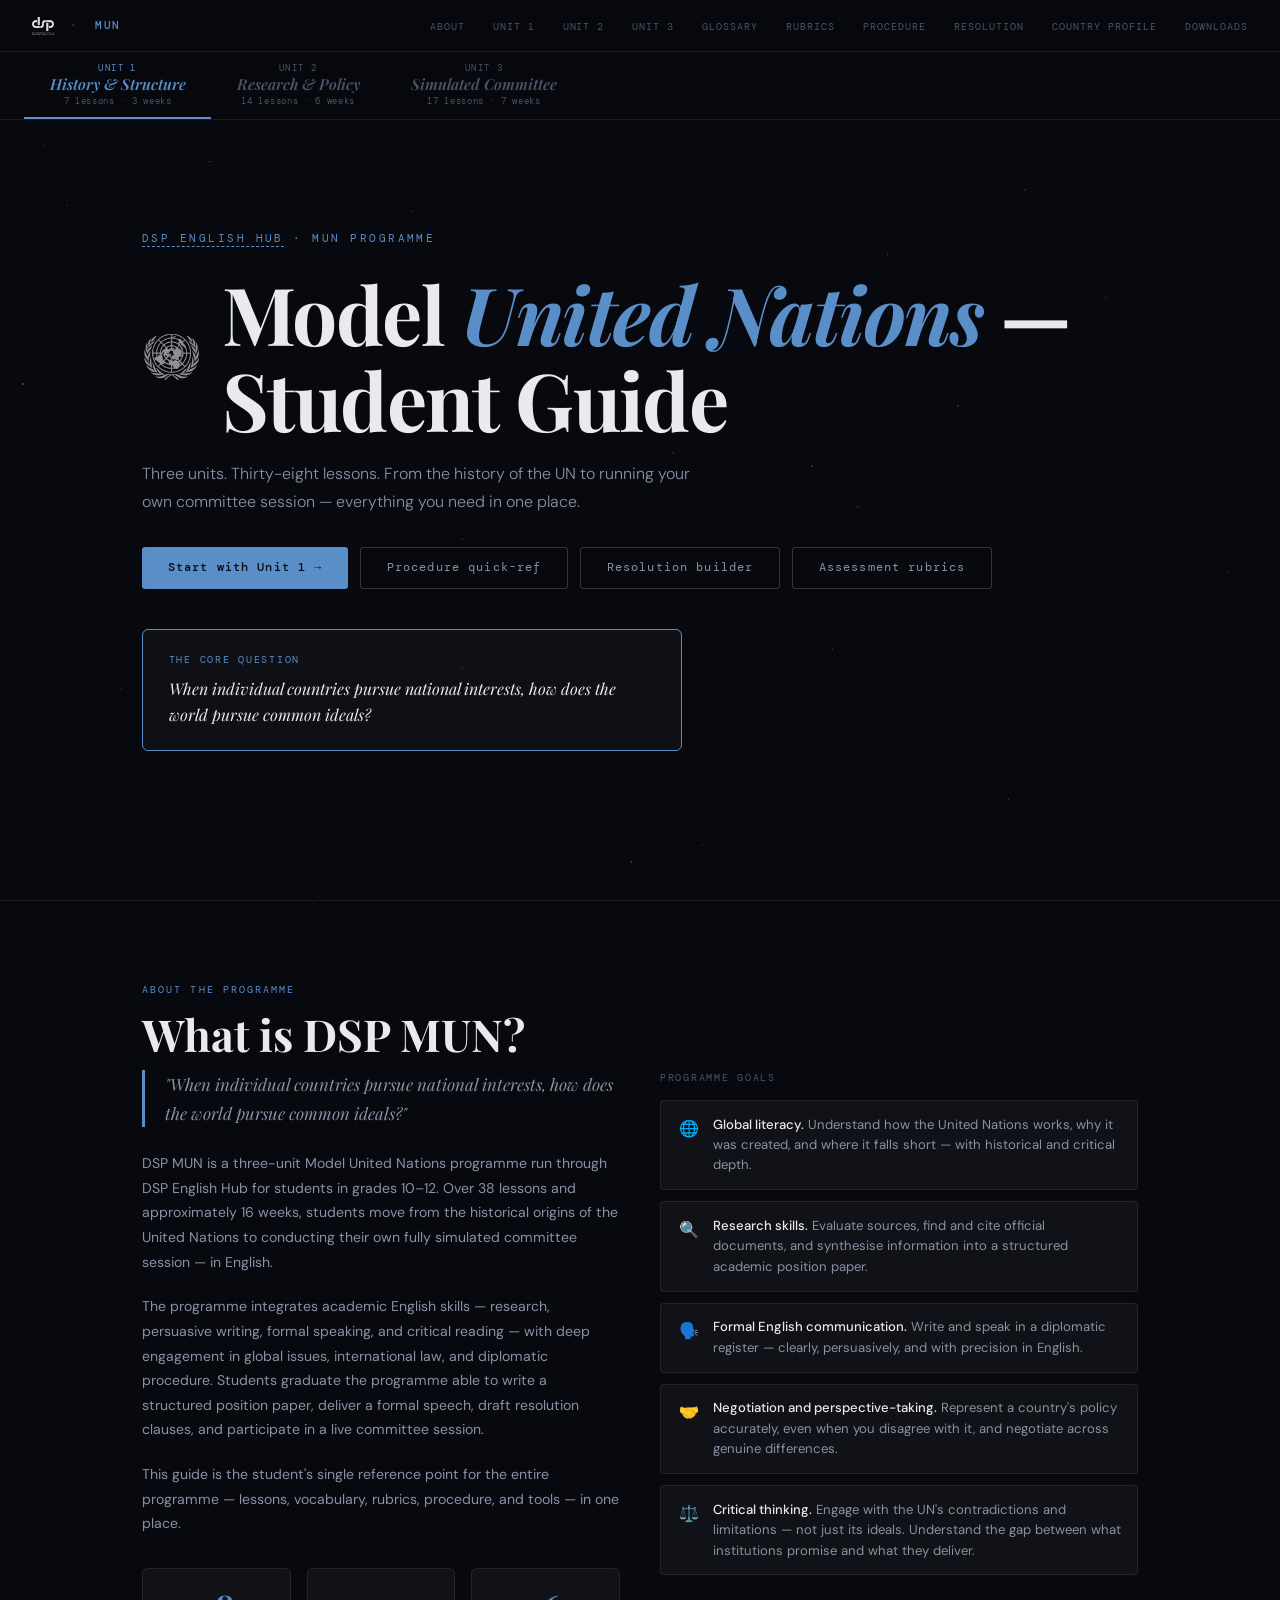
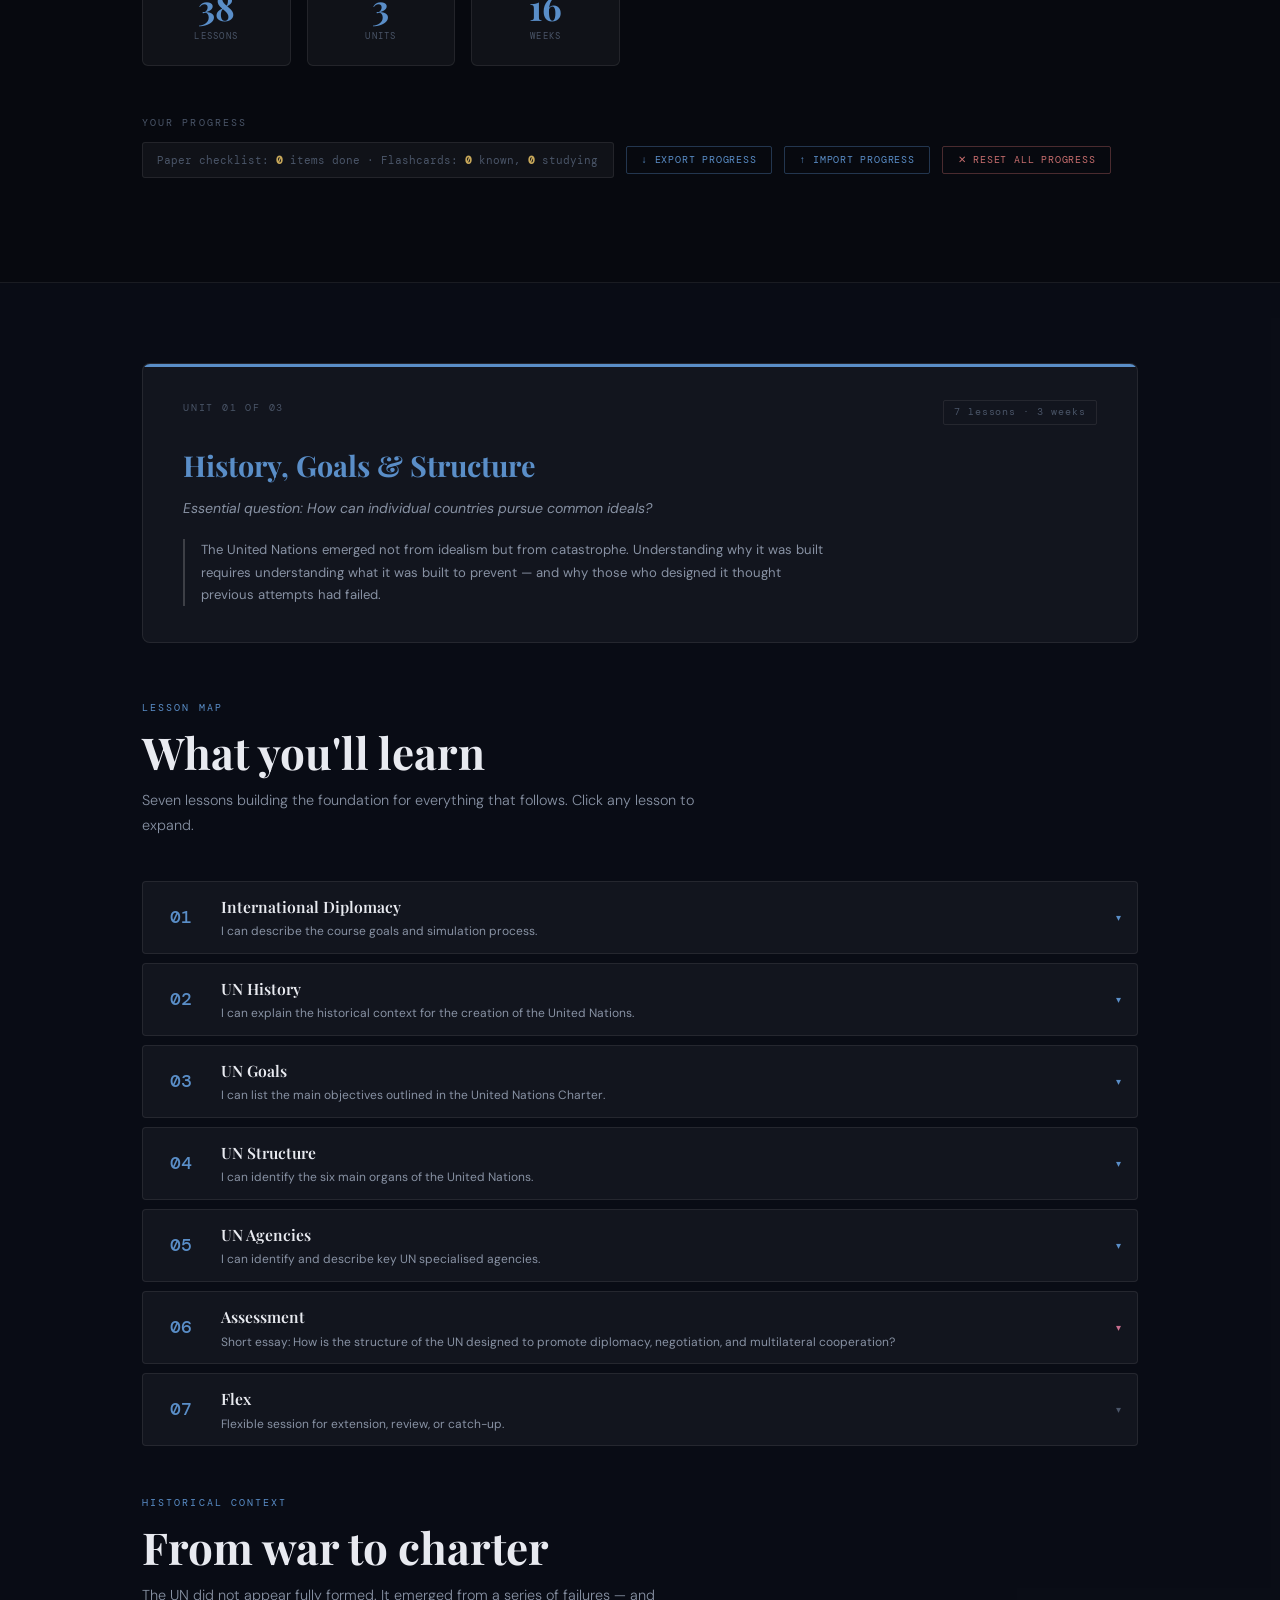
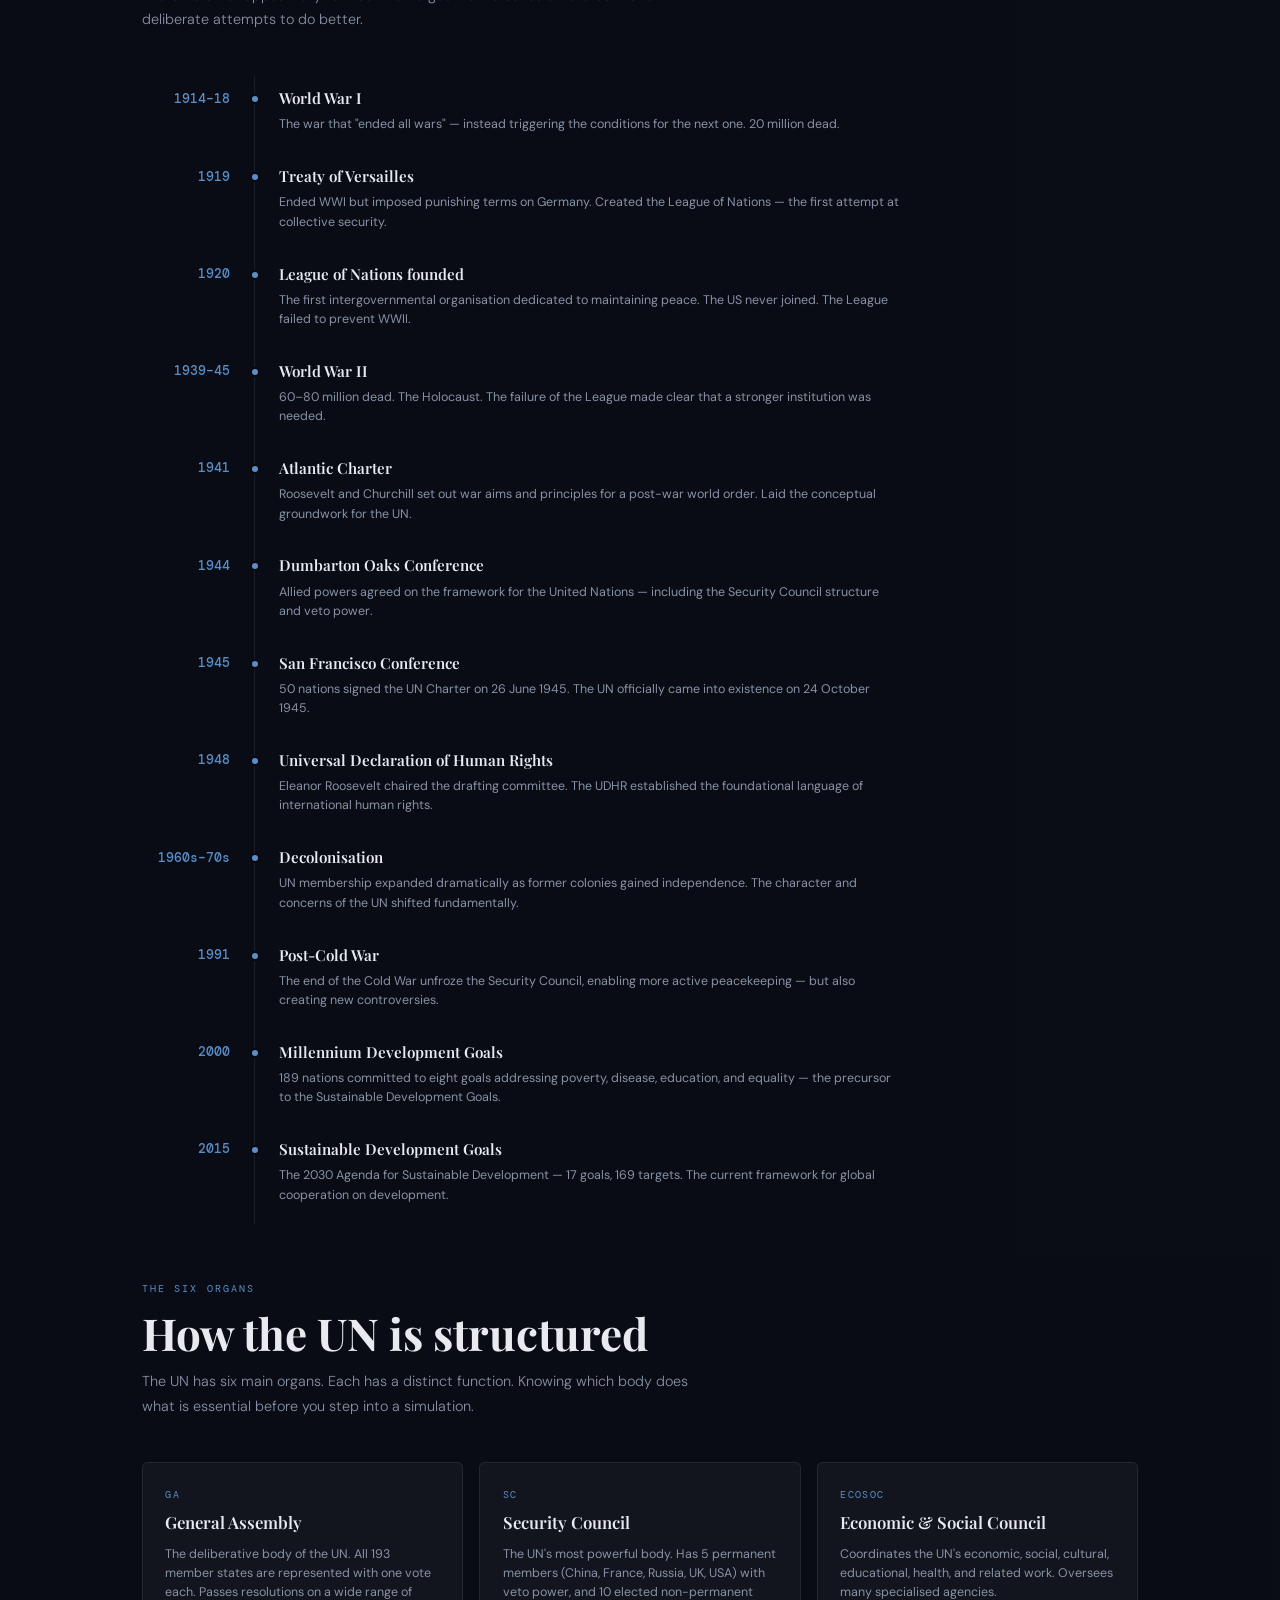
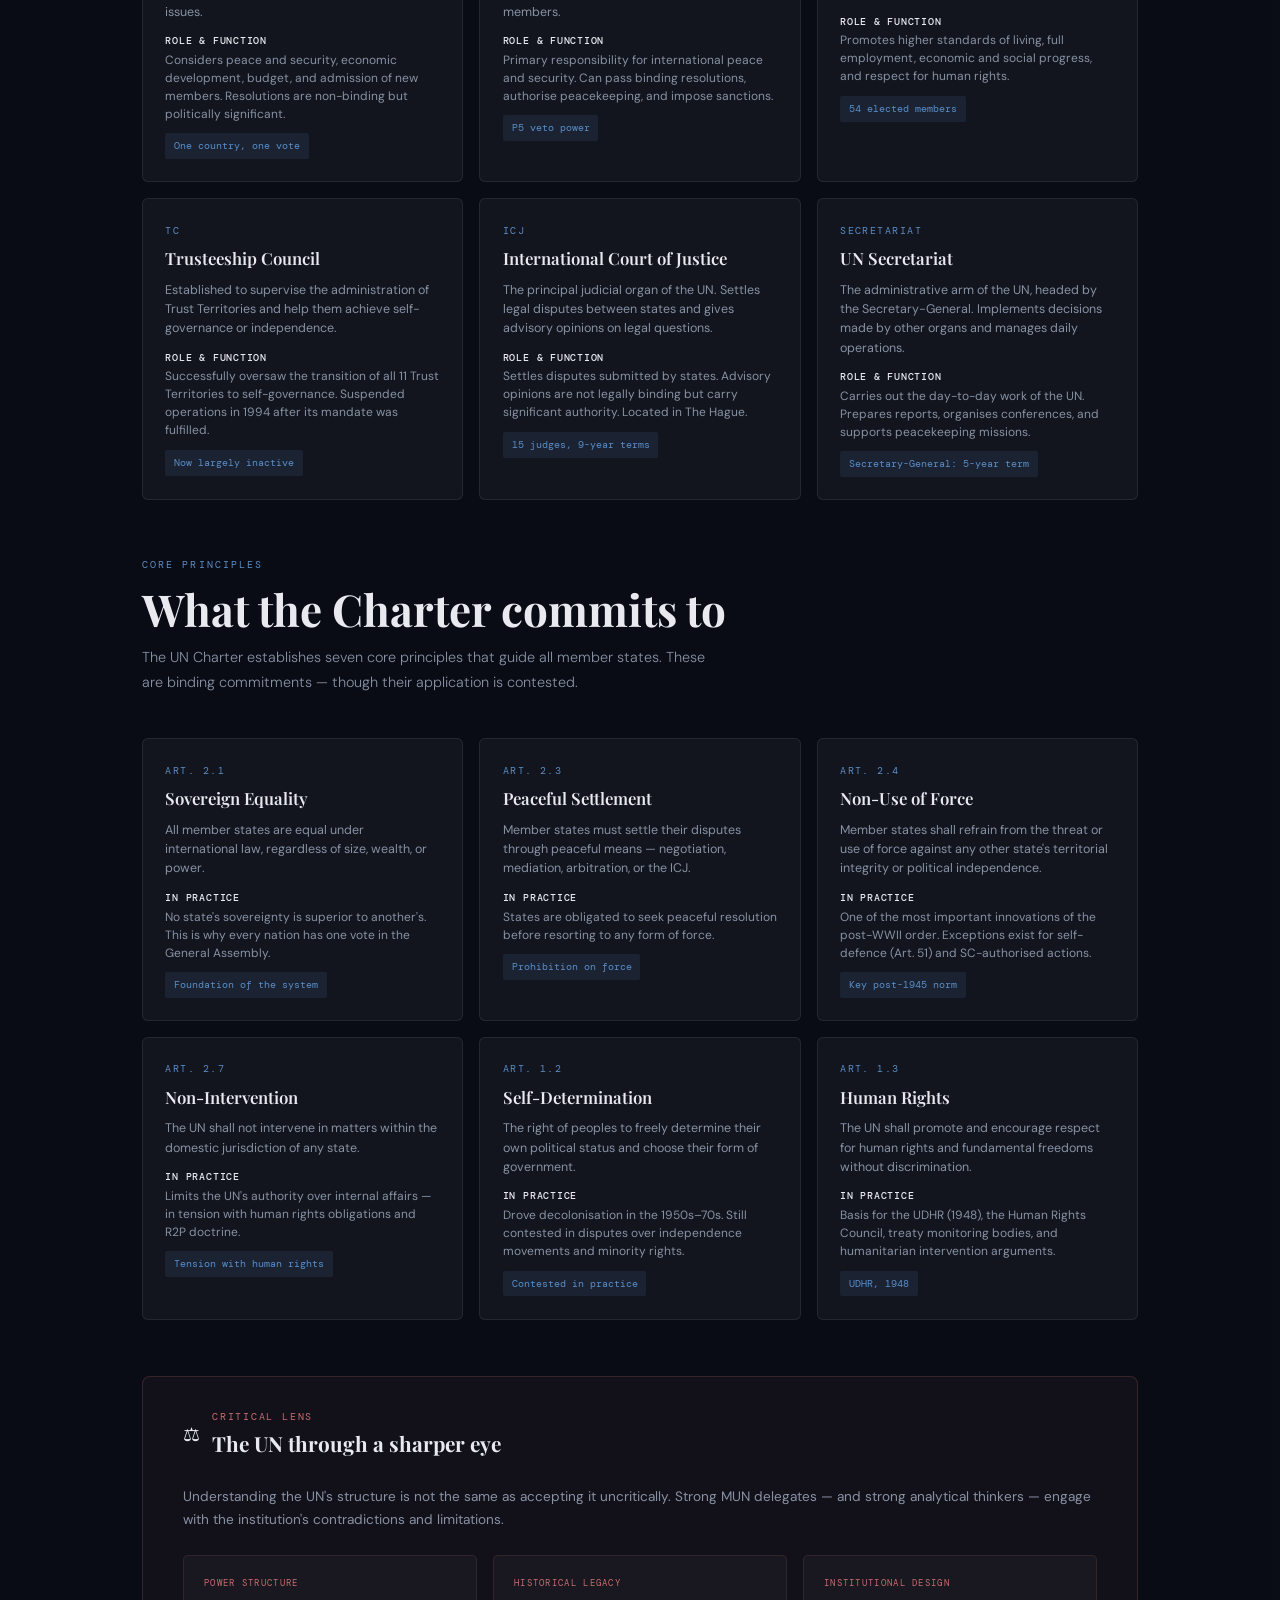
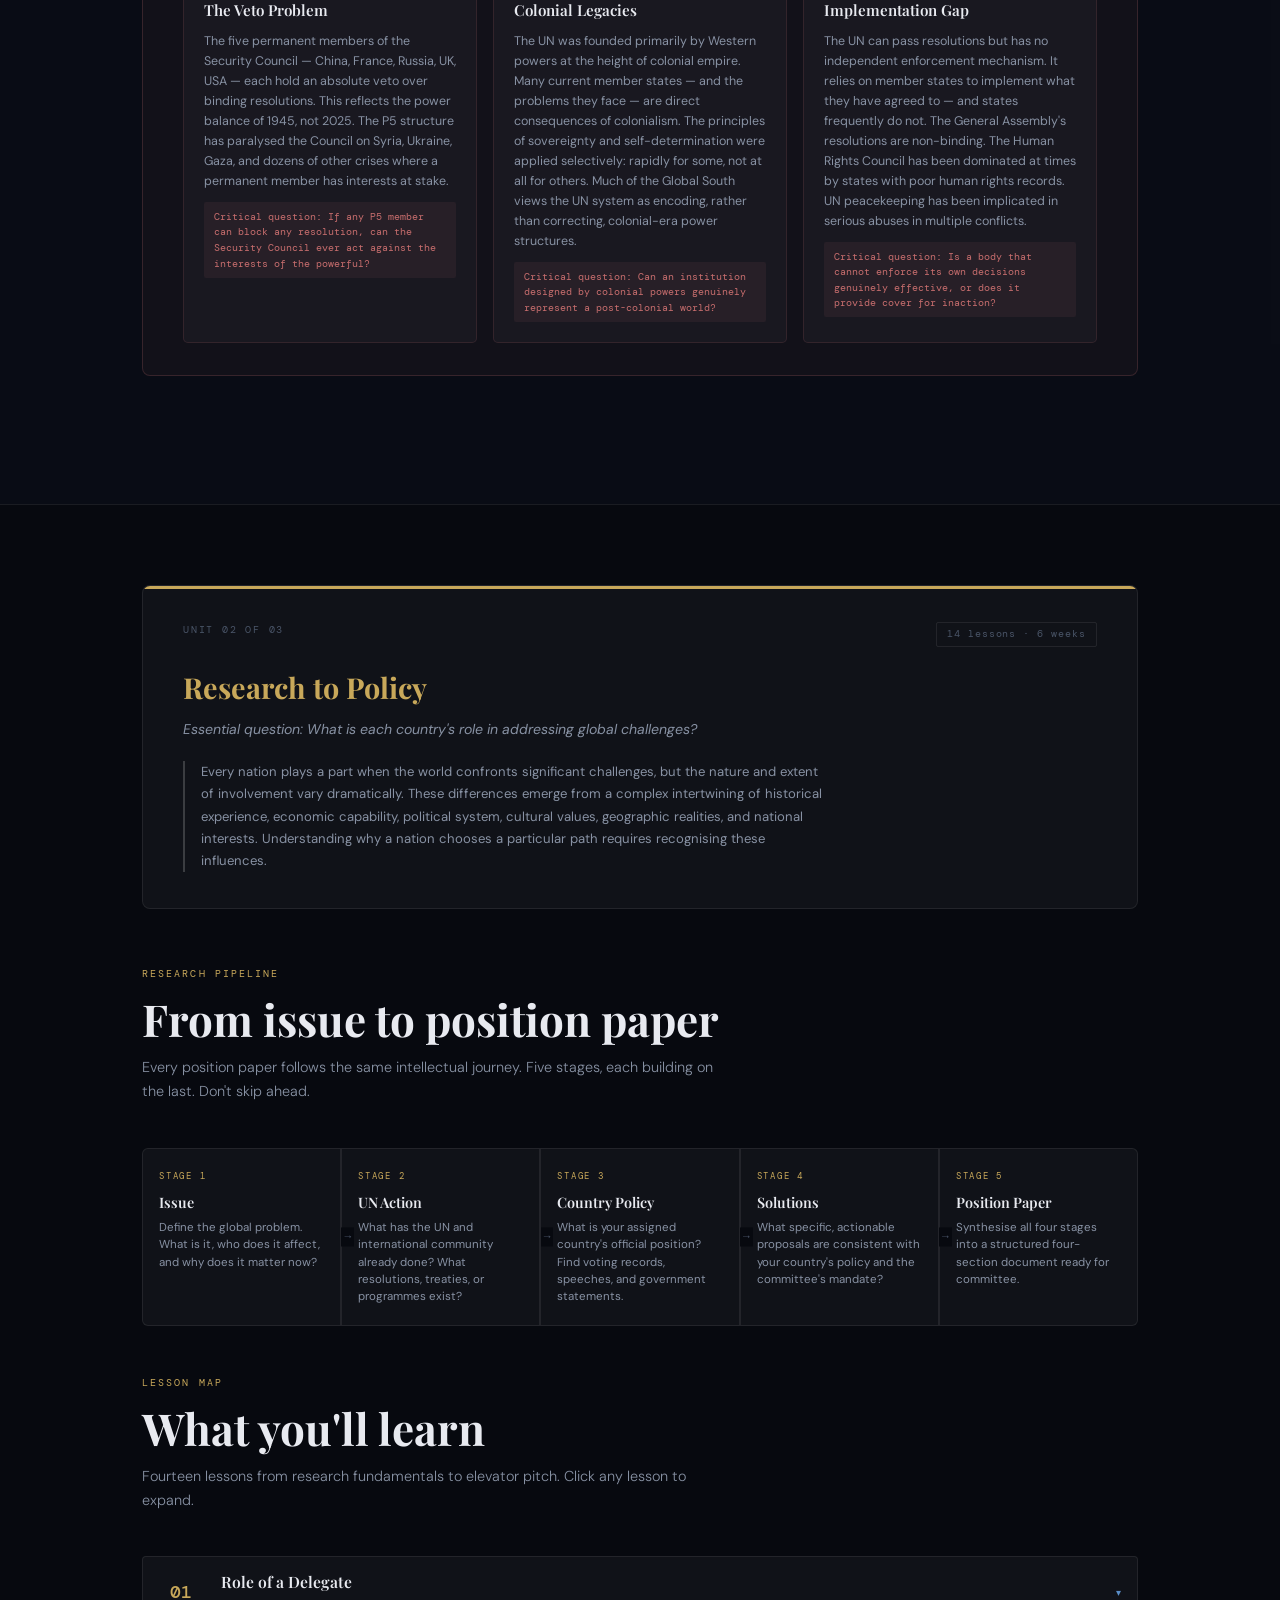
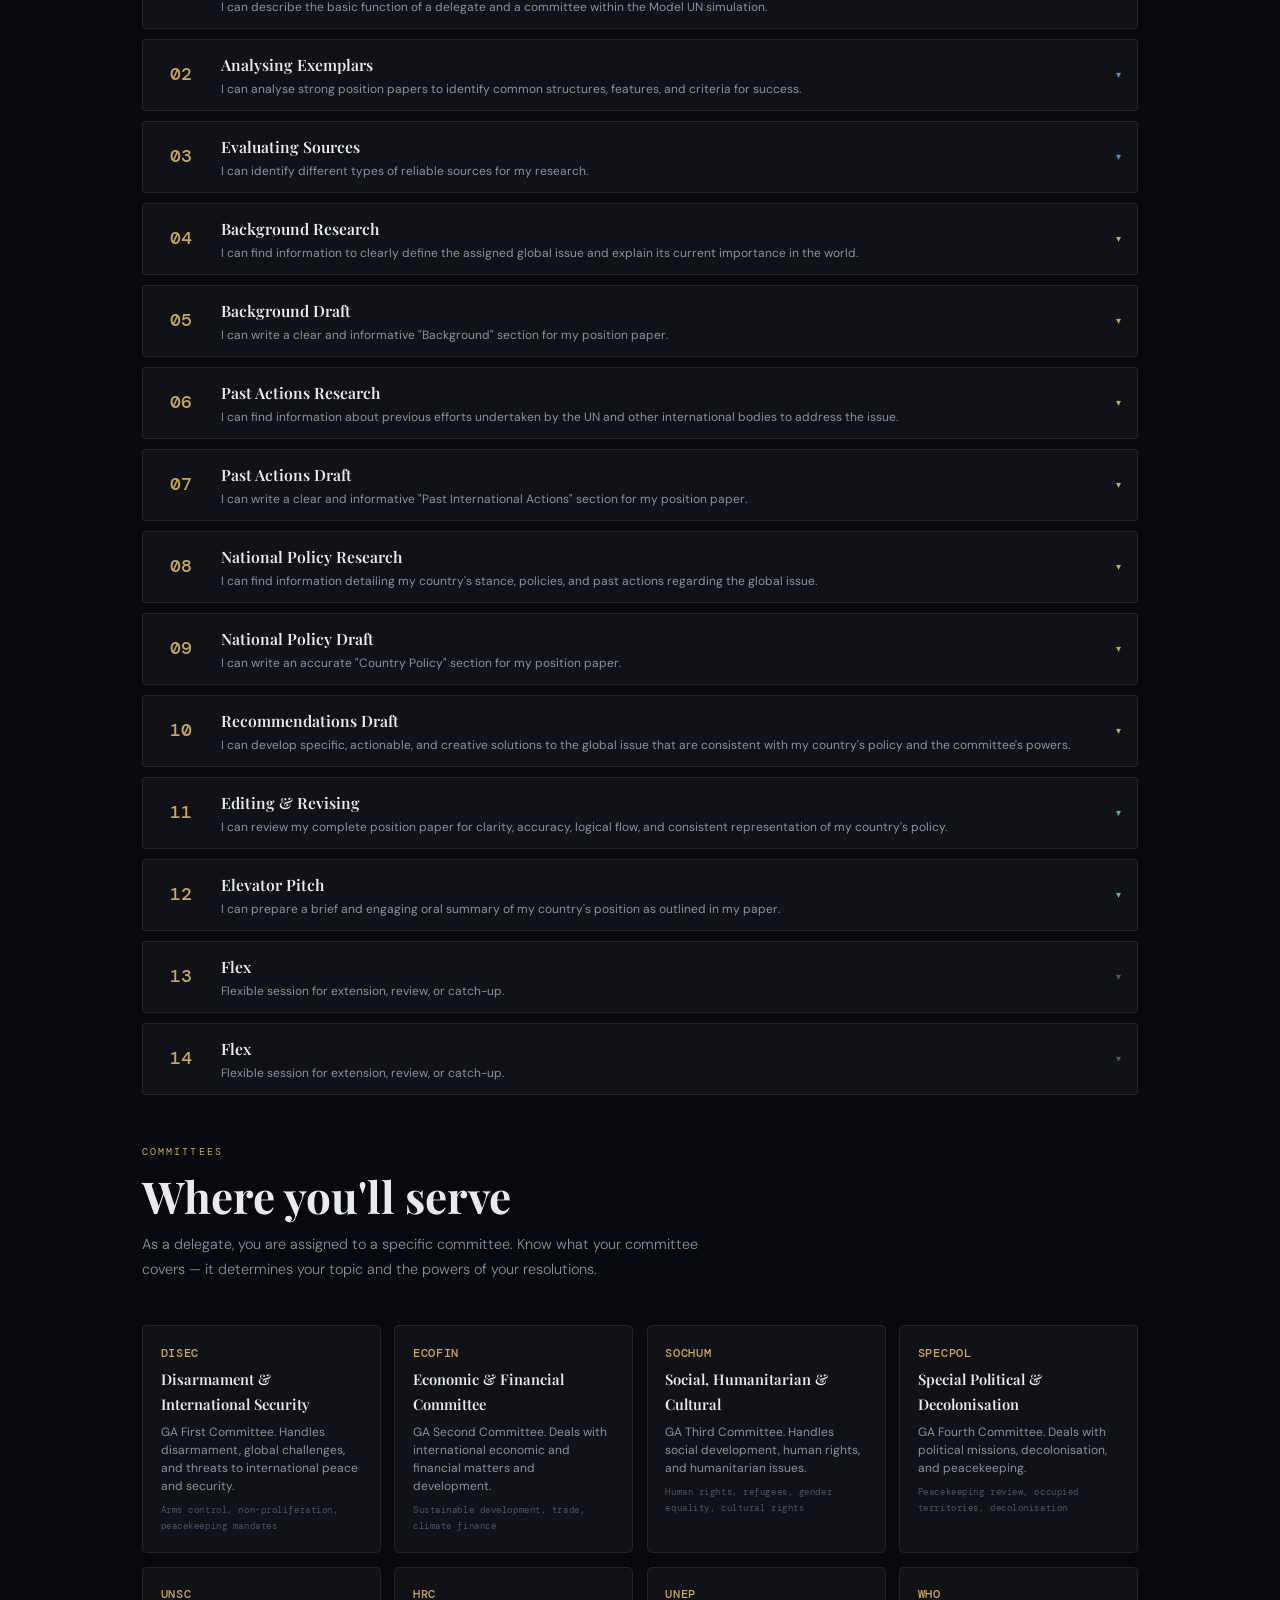
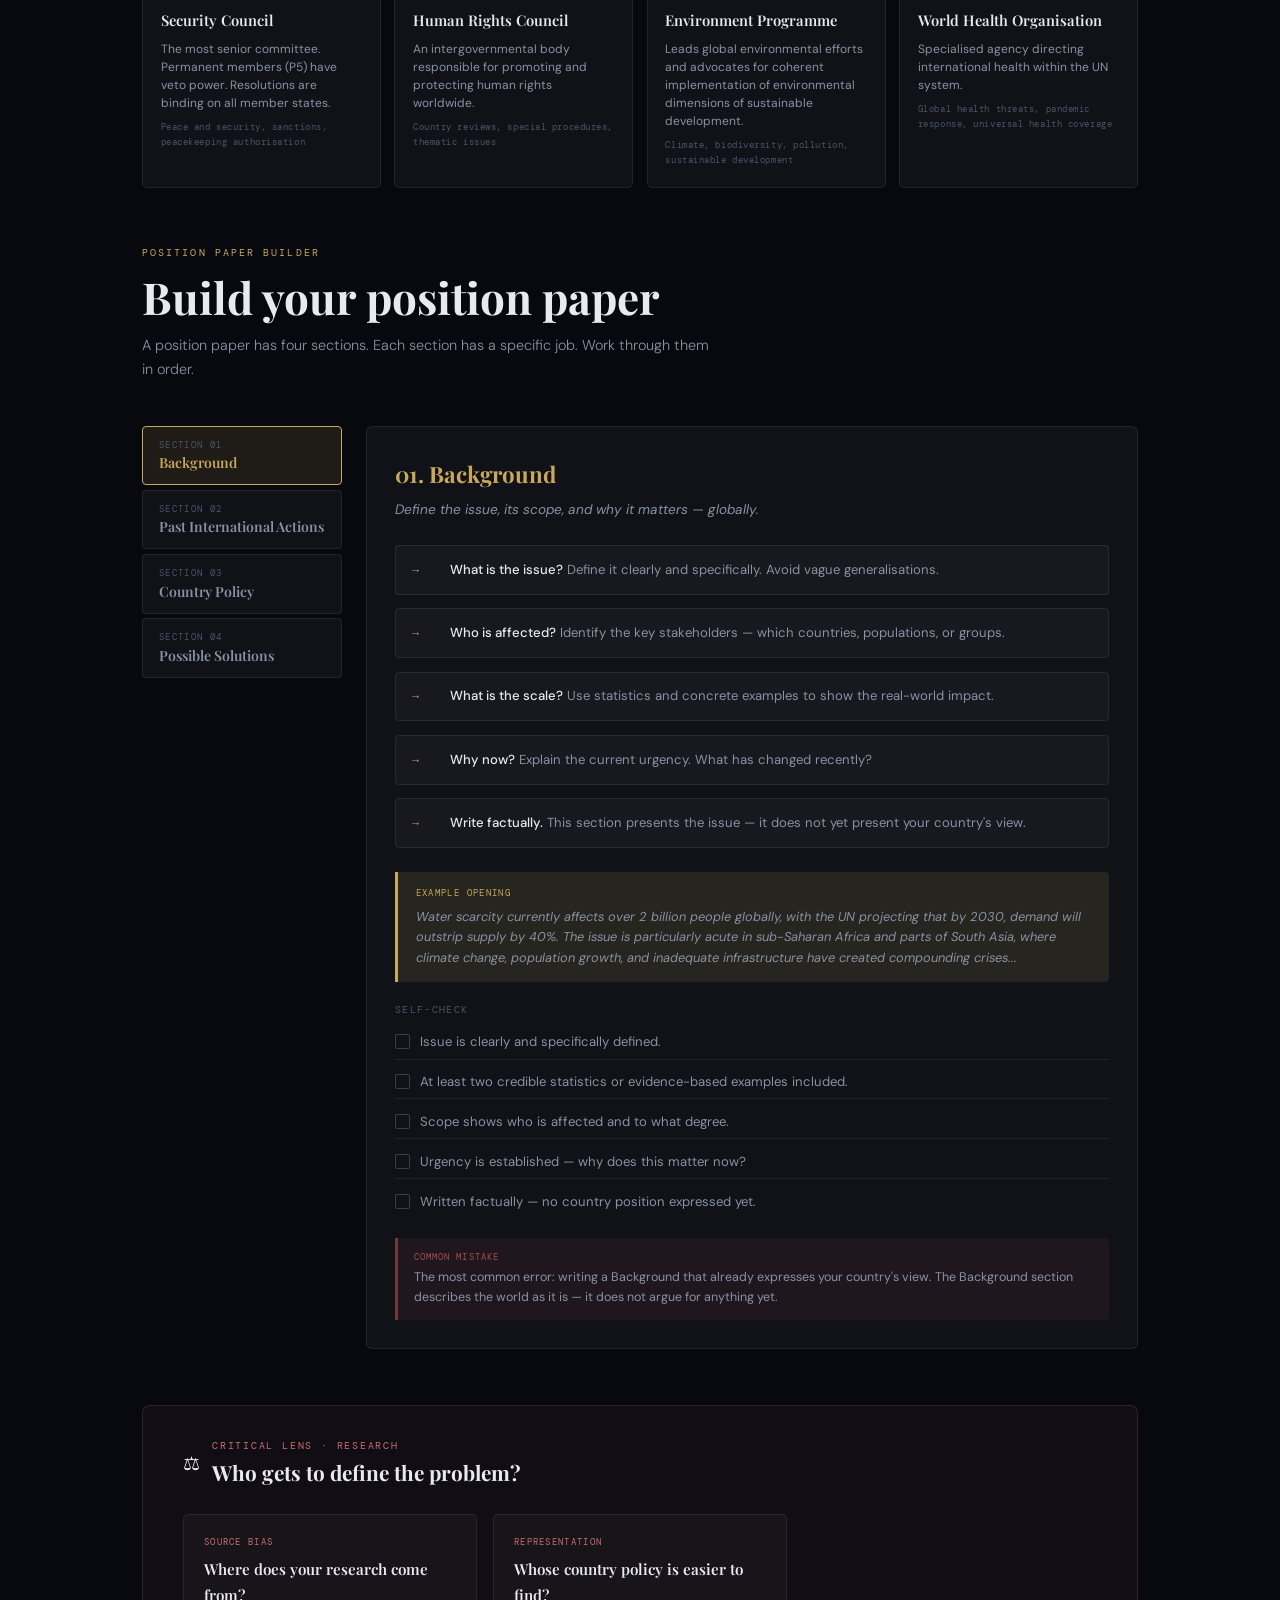
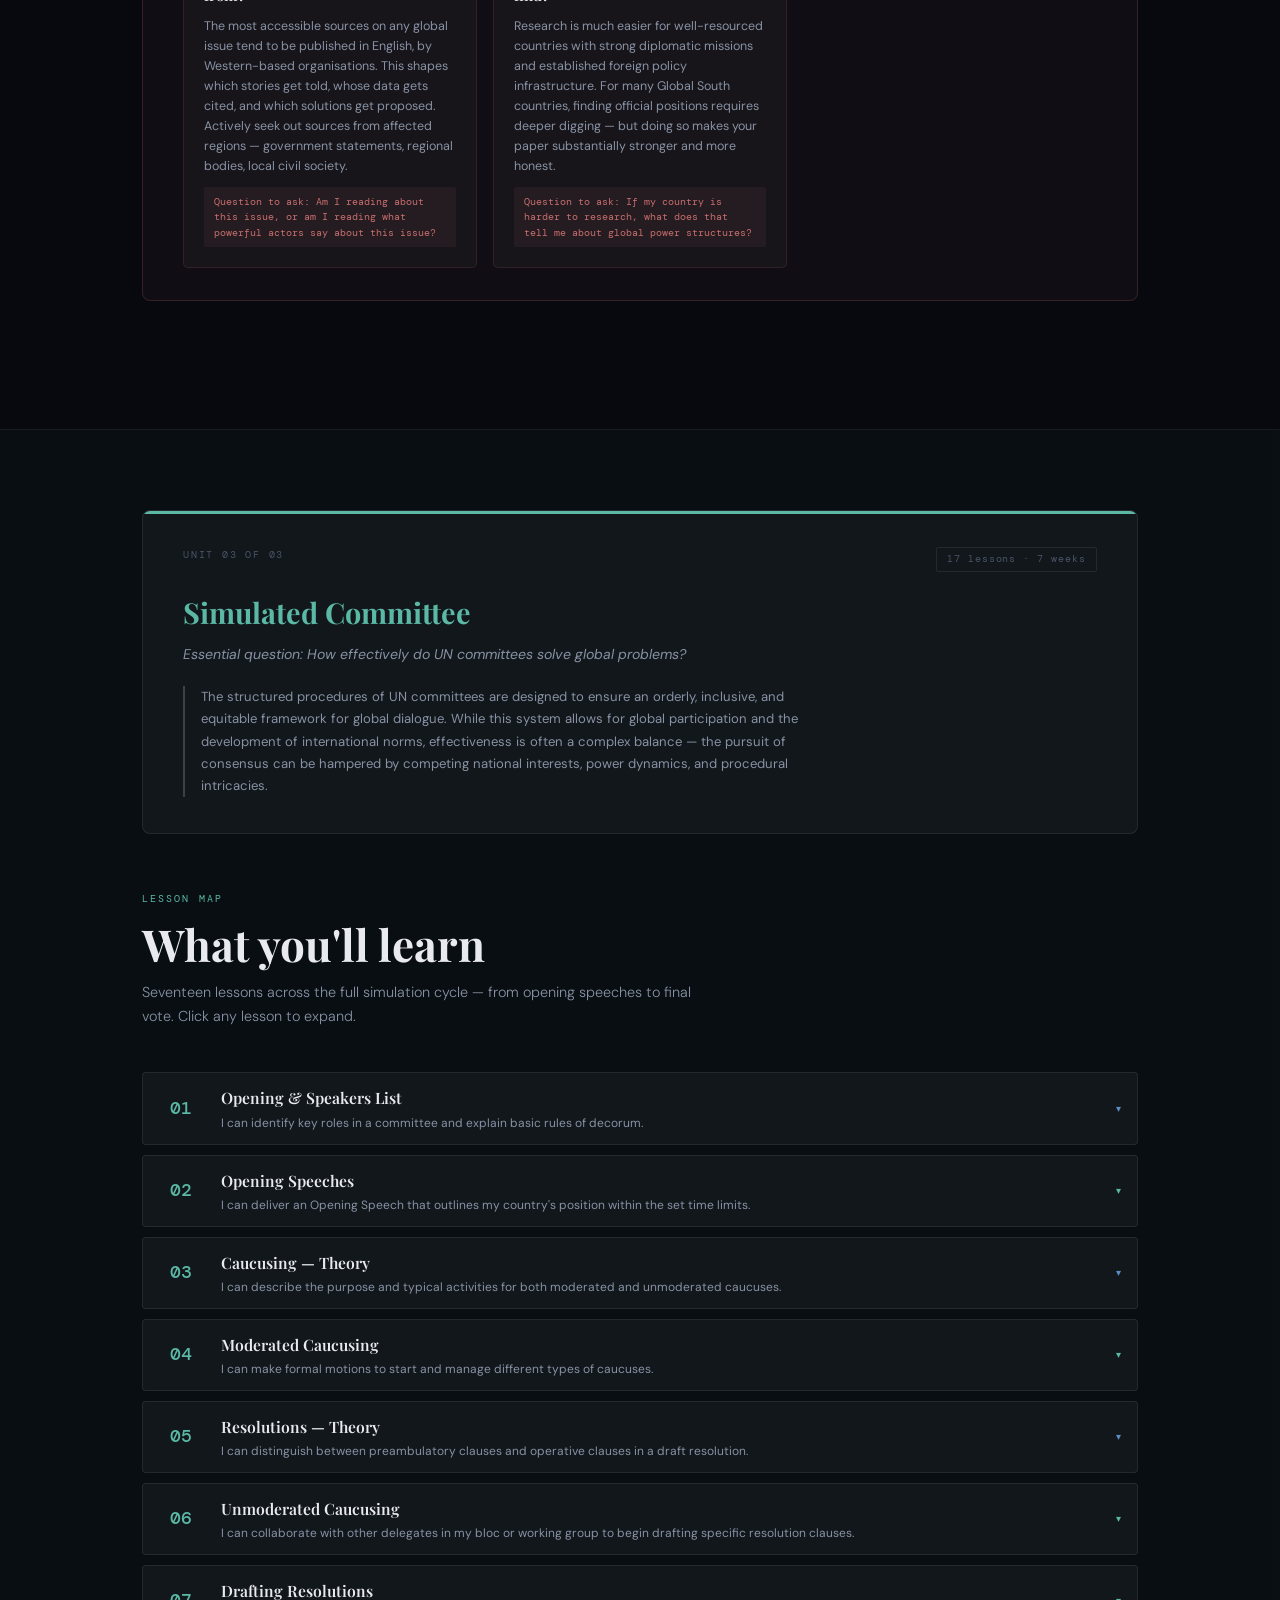
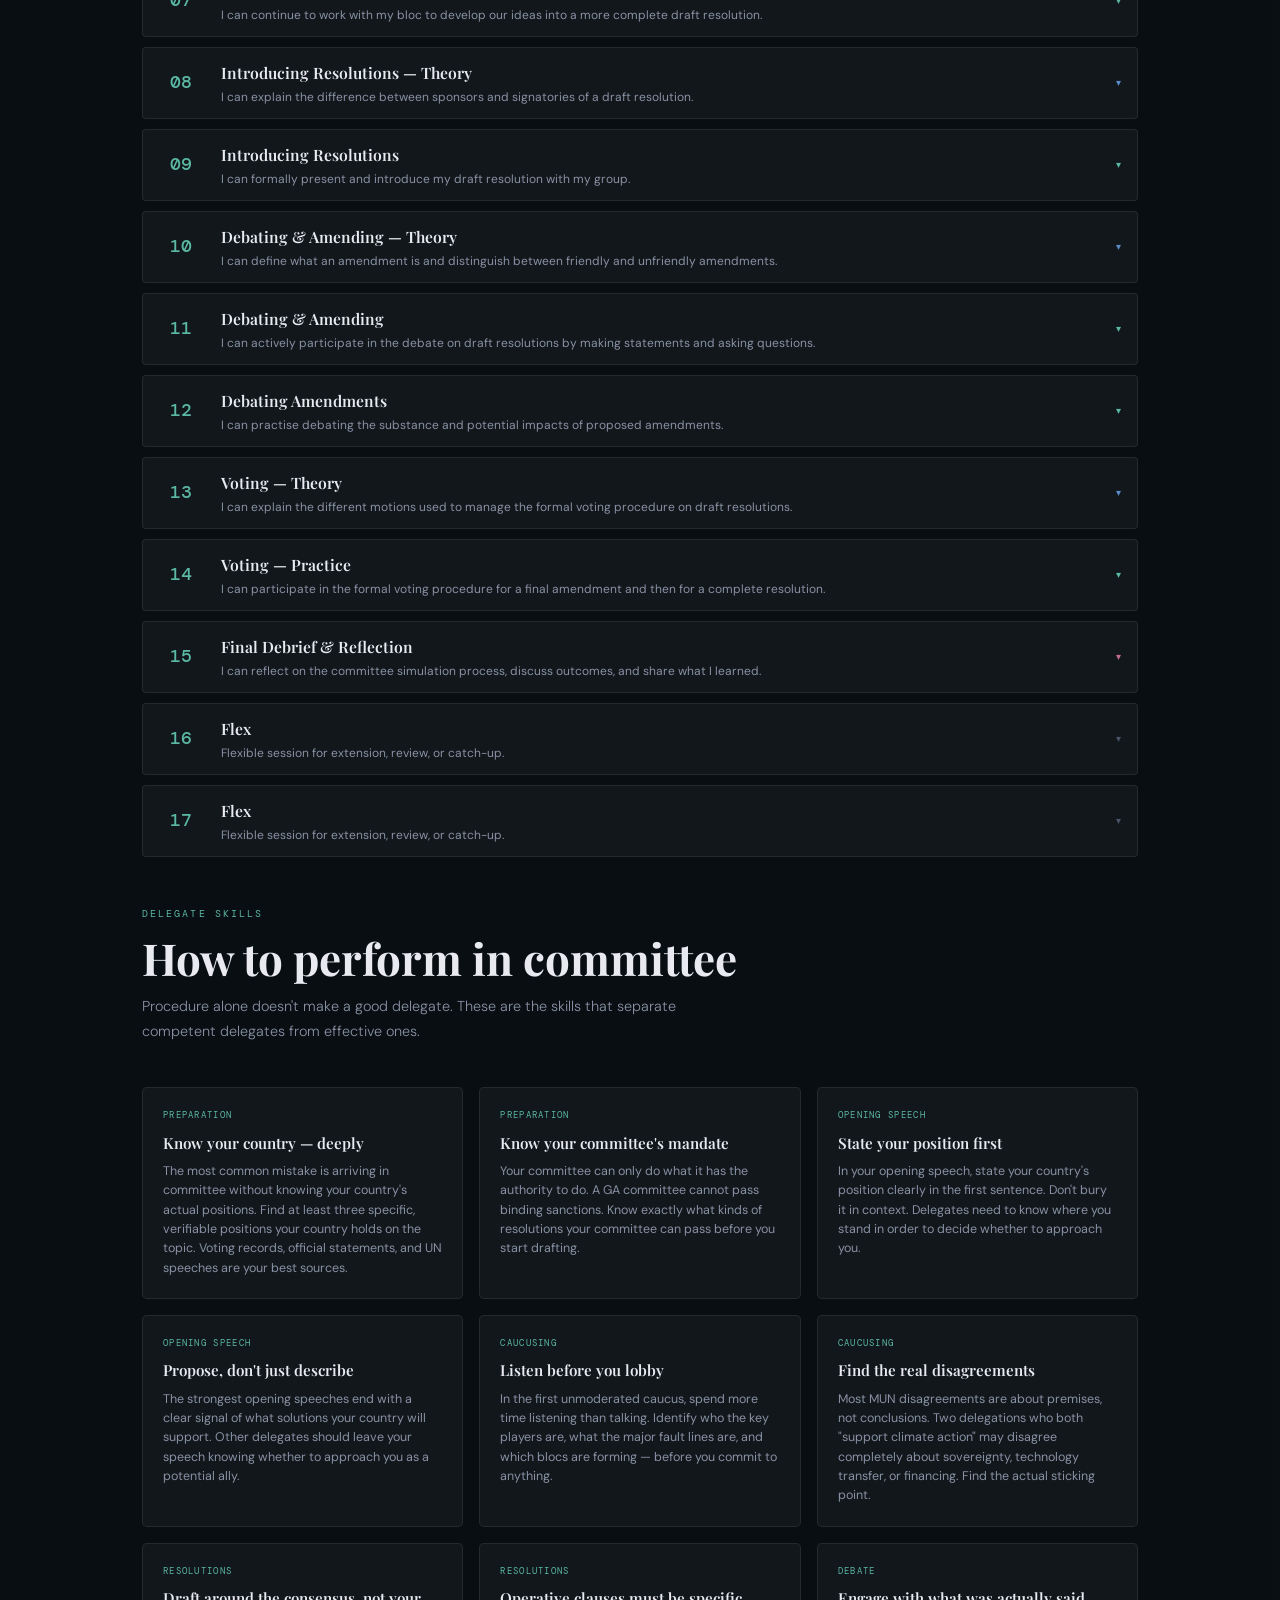
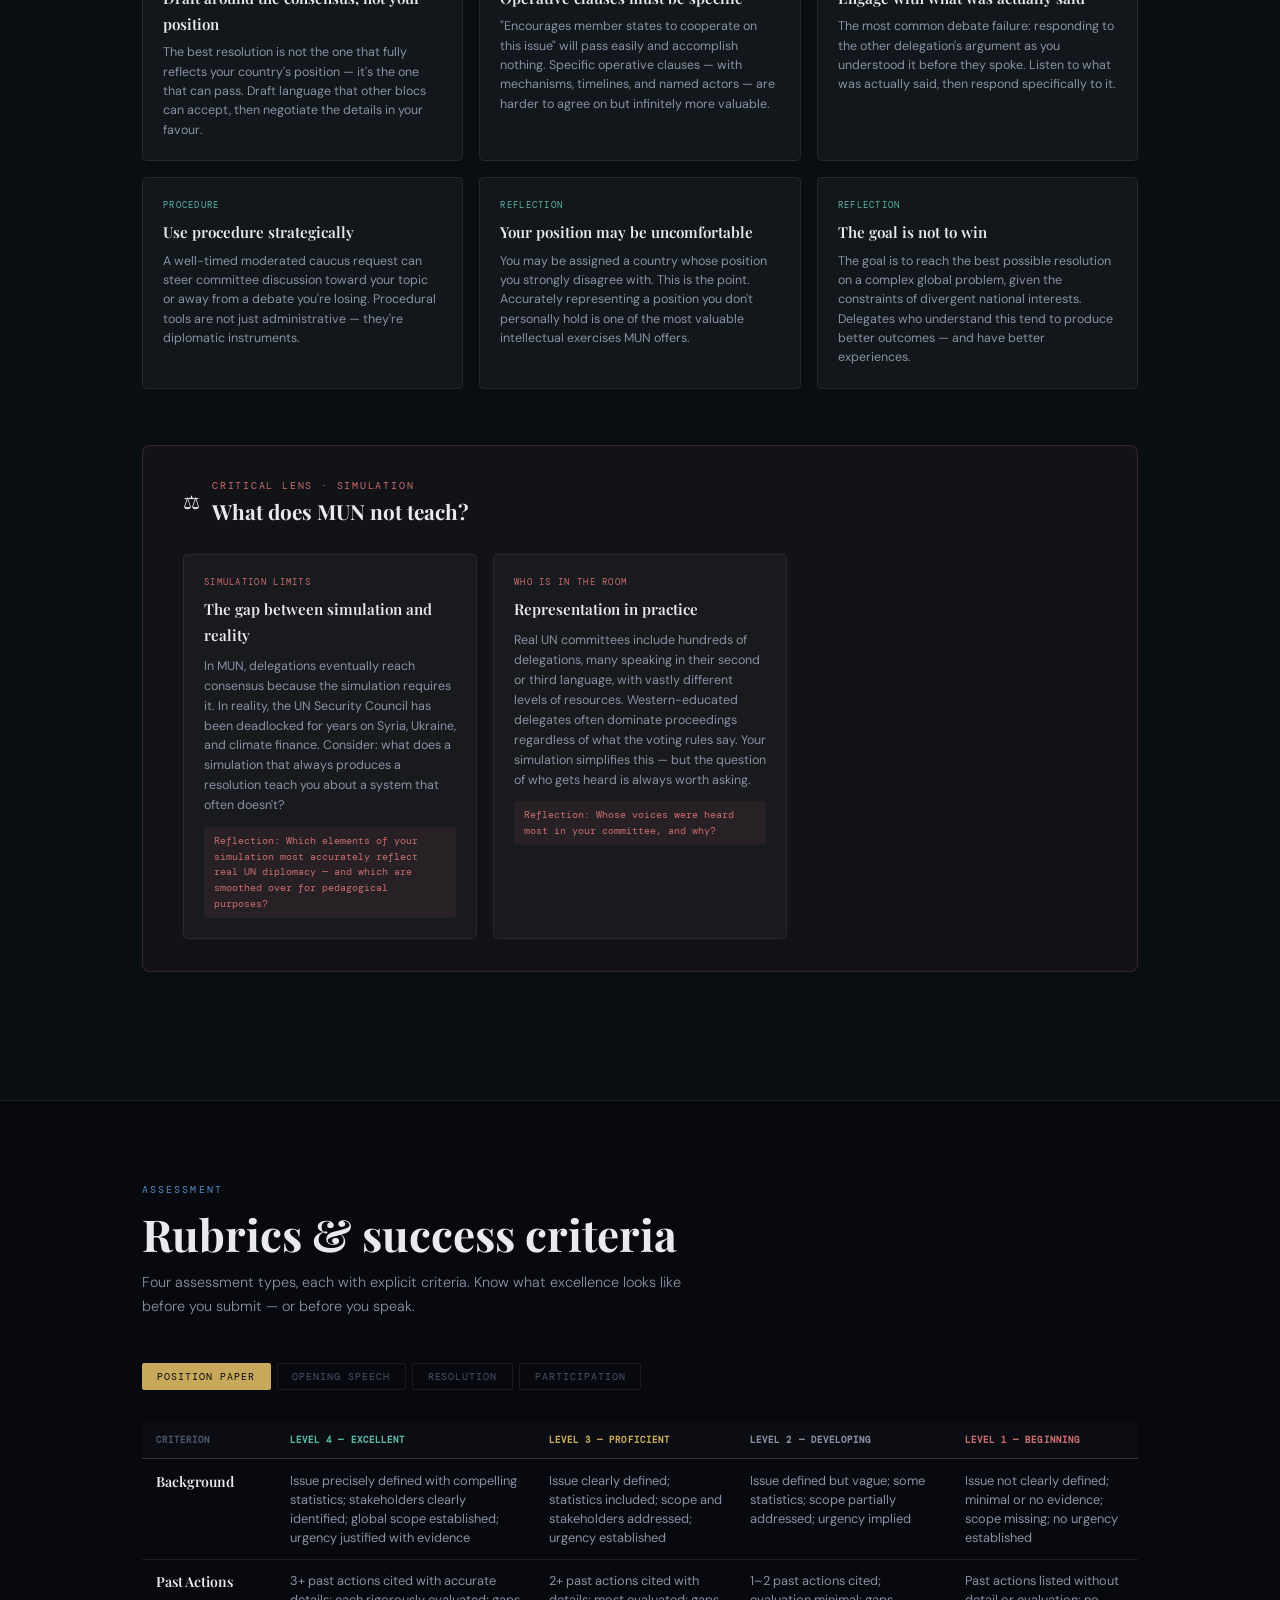
==== index.html @ 92424a6f "Add files via upload" ====
<!DOCTYPE html>
<html lang="en">
<head>
<meta charset="UTF-8">
<meta name="viewport" content="width=device-width, initial-scale=1.0">
<title>DSP MUN — Model United Nations Student Guide</title>
<meta name="description" content="DSP English Hub · Model United Nations · Three-unit student guide from UN history to full committee simulation.">
<meta name="theme-color" content="#07090f">
<link rel="preconnect" href="https://fonts.googleapis.com">
<link rel="preconnect" href="https://fonts.gstatic.com" crossorigin>
<link href="https://fonts.googleapis.com/css2?family=Playfair+Display:ital,wght@0,400;0,600;0,700;1,400;1,600&family=DM+Mono:wght@300;400;500&family=DM+Sans:wght@300;400;500;600&display=swap" rel="stylesheet">
<link rel="stylesheet" href="style.css">
</head>
<body>

<a href="#main-content" class="skip-link">Skip to main content</a>
<canvas id="canvas-bg" aria-hidden="true"></canvas>

<nav aria-label="Main navigation">
  <div class="nav-brand">
    <a href="#" aria-label="DSP English Hub home" style="display:flex;align-items:center;">
      <img src="dsp-logo.png" alt="DSP logo" style="height:18px;width:auto;display:block;filter:brightness(0) invert(1);opacity:0.85;transition:opacity 0.2s;">
    </a>
    <span style="color:var(--text-3);margin:0 0.4rem;">·</span>
    <span style="font-family:var(--mono);font-size:0.7rem;letter-spacing:0.15em;text-transform:uppercase;color:var(--u1);font-weight:500;">MUN</span>
  </div>
  <ul class="nav-links" id="navLinks">
    <li><a href="#about">About</a></li>
    <li><a href="#unit1">Unit 1</a></li>
    <li><a href="#unit2">Unit 2</a></li>
    <li><a href="#unit3">Unit 3</a></li>
    <li><a href="#glossary">Glossary</a></li>
    <li><a href="#rubrics">Rubrics</a></li>
    <li><a href="#procedure">Procedure</a></li>
    <li><a href="#resbuilder">Resolution</a></li>
    <li><a href="#countryProfile">Country Profile</a></li>
    <li><a href="#downloads">Downloads</a></li>
  </ul>
  <button class="nav-toggle" id="navToggle" aria-label="Toggle navigation" aria-expanded="false" aria-controls="navLinks">☰</button>
  <div class="nav-progress" id="navProgress" aria-hidden="true"></div>
</nav>

<div class="unit-switcher" role="navigation" aria-label="Jump to unit">
  <button class="unit-btn active" data-u="1" onclick="jumpUnit(1)" aria-label="Unit 1: History and Structure">
    <span class="un" aria-hidden="true">Unit 1</span><span class="ut">History &amp; Structure</span><span class="ug">7 lessons · 3 weeks</span>
  </button>
  <button class="unit-btn" data-u="2" onclick="jumpUnit(2)" aria-label="Unit 2: Research and Policy">
    <span class="un" aria-hidden="true">Unit 2</span><span class="ut">Research &amp; Policy</span><span class="ug">14 lessons · 6 weeks</span>
  </button>
  <button class="unit-btn" data-u="3" onclick="jumpUnit(3)" aria-label="Unit 3: Simulated Committee">
    <span class="un" aria-hidden="true">Unit 3</span><span class="ut">Simulated Committee</span><span class="ug">17 lessons · 7 weeks</span>
  </button>
</div>

<main id="main-content">

<!-- ══ HERO ══ -->
<section class="hero" aria-label="Introduction">
  <div class="container">
    <div class="hero-eyebrow"><a href="#" aria-label="DSP English Hub home">DSP English Hub</a> · MUN Programme</div>
    <div class="hero-heading">
      <img src="un-logo.png" alt="" class="hero-un-logo" aria-hidden="true">
      <h1>Model <em>United Nations</em> — Student Guide</h1>
    </div>
    <p class="hero-sub">Three units. Thirty-eight lessons. From the history of the UN to running your own committee session — everything you need in one place.</p>
    <div class="hero-cta">
      <a href="#unit1" class="btn btn-primary">Start with Unit 1 →</a>
      <a href="#procedure" class="btn btn-ghost">Procedure quick-ref</a>
      <a href="#resbuilder" class="btn btn-ghost">Resolution builder</a>
      <a href="#rubrics" class="btn btn-ghost">Assessment rubrics</a>
    </div>
    <div class="hero-principle" role="complementary" aria-label="Core question">
      <div class="hero-principle-label">The core question</div>
      <div class="hero-principle-text">When individual countries pursue national interests, how does the world pursue common ideals?</div>
    </div>
  </div>
</section>

<hr class="rule">

<!-- ══ ABOUT SECTION ══ -->
<section id="about" aria-label="About DSP MUN">
  <div class="container">
    <div class="reveal">
      <div class="sec-label" style="color:var(--u1)">About the Programme</div>
      <h2 class="sec-title">What is DSP MUN?</h2>
    </div>
    <div class="about-grid reveal">
      <div>
        <p class="about-quote">"When individual countries pursue national interests, how does the world pursue common ideals?"</p>
        <p style="font-size:0.88rem;color:var(--text-2);line-height:1.75;margin-bottom:1.25rem;">
          DSP MUN is a three-unit Model United Nations programme run through DSP English Hub for students in grades 10–12. Over 38 lessons and approximately 16 weeks, students move from the historical origins of the United Nations to conducting their own fully simulated committee session — in English.
        </p>
        <p style="font-size:0.88rem;color:var(--text-2);line-height:1.75;margin-bottom:1.25rem;">
          The programme integrates academic English skills — research, persuasive writing, formal speaking, and critical reading — with deep engagement in global issues, international law, and diplomatic procedure. Students graduate the programme able to write a structured position paper, deliver a formal speech, draft resolution clauses, and participate in a live committee session.
        </p>
        <p style="font-size:0.88rem;color:var(--text-2);line-height:1.75;">
          This guide is the student's single reference point for the entire programme — lessons, vocabulary, rubrics, procedure, and tools — in one place.
        </p>
        <div class="about-stat-row">
          <div class="about-stat"><div class="about-stat-num">38</div><div class="about-stat-label">Lessons</div></div>
          <div class="about-stat"><div class="about-stat-num">3</div><div class="about-stat-label">Units</div></div>
          <div class="about-stat"><div class="about-stat-num">16</div><div class="about-stat-label">Weeks</div></div>
        </div>
      </div>
      <div>
        <div style="font-family:var(--mono);font-size:0.6rem;letter-spacing:0.18em;text-transform:uppercase;color:var(--text-3);margin-bottom:0.85rem;">Programme goals</div>
        <div class="about-goals">
          <div class="about-goal"><div class="about-goal-icon">🌐</div><div class="about-goal-text"><strong>Global literacy.</strong> Understand how the United Nations works, why it was created, and where it falls short — with historical and critical depth.</div></div>
          <div class="about-goal"><div class="about-goal-icon">🔍</div><div class="about-goal-text"><strong>Research skills.</strong> Evaluate sources, find and cite official documents, and synthesise information into a structured academic position paper.</div></div>
          <div class="about-goal"><div class="about-goal-icon">🗣️</div><div class="about-goal-text"><strong>Formal English communication.</strong> Write and speak in a diplomatic register — clearly, persuasively, and with precision in English.</div></div>
          <div class="about-goal"><div class="about-goal-icon">🤝</div><div class="about-goal-text"><strong>Negotiation and perspective-taking.</strong> Represent a country's policy accurately, even when you disagree with it, and negotiate across genuine differences.</div></div>
          <div class="about-goal"><div class="about-goal-icon">⚖️</div><div class="about-goal-text"><strong>Critical thinking.</strong> Engage with the UN's contradictions and limitations — not just its ideals. Understand the gap between what institutions promise and what they deliver.</div></div>
        </div>
      </div>
    </div>
    <div class="reveal" style="margin-top:2rem">
      <div class="sec-label" style="color:var(--text-3)">Your progress</div>
      <div class="progress-controls">
        <div class="progress-summary" id="progressSummary">Loading…</div>
        <button class="progress-btn export" onclick="exportProgress()">↓ Export progress</button>
        <button class="progress-btn export" onclick="importProgressClick()">↑ Import progress</button>
        <button class="progress-btn danger" onclick="openResetModal()">✕ Reset all progress</button>
        <input type="file" id="importFileInput" accept=".json" style="display:none" onchange="importProgress(event)">
      </div>
    </div>
  </div>
</section>
<hr class="rule">

<!-- ══ UNIT 1 ══ -->
<section id="unit1" style="background:rgba(90,142,200,0.03)" aria-label="Unit 1: History, Goals and Structure">
  <div class="container">
    <div class="reveal">
      <div class="unit-header" style="--ac:var(--u1);--acd:var(--u1d)">
        <div class="unit-header-top">
          <span class="unit-number">Unit 01 of 03</span>
          <span class="unit-pace">7 lessons · 3 weeks</span>
        </div>
        <div class="unit-title">History, Goals &amp; Structure</div>
        <div class="unit-eq">Essential question: <em>How can individual countries pursue common ideals?</em></div>
        <div class="unit-enduring">The United Nations emerged not from idealism but from catastrophe. Understanding why it was built requires understanding what it was built to prevent — and why those who designed it thought previous attempts had failed.</div>
      </div>
    </div>
    <div class="reveal">
      <div class="sec-label" style="color:var(--u1)">Lesson Map</div>
      <h2 class="sec-title">What you'll learn</h2>
      <p class="sec-intro">Seven lessons building the foundation for everything that follows. Click any lesson to expand.</p>
    </div>
    <div class="lesson-map reveal" id="lm1" role="list" aria-label="Unit 1 lessons"></div>
    <div class="reveal" style="margin-top:3rem">
      <div class="sec-label" style="color:var(--u1)">Historical context</div>
      <h2 class="sec-title">From war to charter</h2>
      <p class="sec-intro">The UN did not appear fully formed. It emerged from a series of failures — and deliberate attempts to do better.</p>
    </div>
    <div class="timeline reveal" id="timeline" role="list" aria-label="UN historical timeline"></div>
    <div class="reveal" style="margin-top:3.5rem">
      <div class="sec-label" style="color:var(--u1)">The six organs</div>
      <h2 class="sec-title">How the UN is structured</h2>
      <p class="sec-intro">The UN has six main organs. Each has a distinct function. Knowing which body does what is essential before you step into a simulation.</p>
    </div>
    <div class="organs-grid reveal" id="organsGrid"></div>
    <div class="reveal" style="margin-top:3.5rem">
      <div class="sec-label" style="color:var(--u1)">Core principles</div>
      <h2 class="sec-title">What the Charter commits to</h2>
      <p class="sec-intro">The UN Charter establishes seven core principles that guide all member states. These are binding commitments — though their application is contested.</p>
    </div>
    <div class="organs-grid reveal" id="principlesGrid"></div>

    <!-- CRITICAL LENS -->
    <div class="reveal" style="margin-top:3.5rem">
      <div class="critical-lens" role="complementary" aria-label="Critical perspectives on the UN">
        <div class="critical-lens-header">
          <span class="critical-lens-icon" aria-hidden="true">⚖</span>
          <div>
            <div class="critical-lens-label">Critical lens</div>
            <div class="critical-lens-title">The UN through a sharper eye</div>
          </div>
        </div>
        <p style="font-size:0.85rem;color:var(--text-2);margin-bottom:1.5rem;line-height:1.7;">Understanding the UN's structure is not the same as accepting it uncritically. Strong MUN delegates — and strong analytical thinkers — engage with the institution's contradictions and limitations.</p>
        <div class="critical-cards">
          <div class="critical-card">
            <div class="critical-card-tag">Power structure</div>
            <div class="critical-card-title">The Veto Problem</div>
            <div class="critical-card-body">The five permanent members of the Security Council — China, France, Russia, UK, USA — each hold an absolute veto over binding resolutions. This reflects the power balance of 1945, not 2025. The P5 structure has paralysed the Council on Syria, Ukraine, Gaza, and dozens of other crises where a permanent member has interests at stake.</div>
            <div class="critical-card-q">Critical question: If any P5 member can block any resolution, can the Security Council ever act against the interests of the powerful?</div>
          </div>
          <div class="critical-card">
            <div class="critical-card-tag">Historical legacy</div>
            <div class="critical-card-title">Colonial Legacies</div>
            <div class="critical-card-body">The UN was founded primarily by Western powers at the height of colonial empire. Many current member states — and the problems they face — are direct consequences of colonialism. The principles of sovereignty and self-determination were applied selectively: rapidly for some, not at all for others. Much of the Global South views the UN system as encoding, rather than correcting, colonial-era power structures.</div>
            <div class="critical-card-q">Critical question: Can an institution designed by colonial powers genuinely represent a post-colonial world?</div>
          </div>
          <div class="critical-card">
            <div class="critical-card-tag">Institutional design</div>
            <div class="critical-card-title">Implementation Gap</div>
            <div class="critical-card-body">The UN can pass resolutions but has no independent enforcement mechanism. It relies on member states to implement what they have agreed to — and states frequently do not. The General Assembly's resolutions are non-binding. The Human Rights Council has been dominated at times by states with poor human rights records. UN peacekeeping has been implicated in serious abuses in multiple conflicts.</div>
            <div class="critical-card-q">Critical question: Is a body that cannot enforce its own decisions genuinely effective, or does it provide cover for inaction?</div>
          </div>
        </div>
      </div>
    </div>
  </div>
</section>

<hr class="rule">

<!-- ══ UNIT 2 ══ -->
<section id="unit2" aria-label="Unit 2: Research to Policy">
  <div class="container">
    <div class="reveal">
      <div class="unit-header" style="--ac:var(--u2);--acd:var(--u2d)">
        <div class="unit-header-top">
          <span class="unit-number">Unit 02 of 03</span>
          <span class="unit-pace">14 lessons · 6 weeks</span>
        </div>
        <div class="unit-title" style="color:var(--u2)">Research to Policy</div>
        <div class="unit-eq">Essential question: <em>What is each country's role in addressing global challenges?</em></div>
        <div class="unit-enduring">Every nation plays a part when the world confronts significant challenges, but the nature and extent of involvement vary dramatically. These differences emerge from a complex intertwining of historical experience, economic capability, political system, cultural values, geographic realities, and national interests. Understanding why a nation chooses a particular path requires recognising these influences.</div>
      </div>
    </div>

    <!-- Research Pipeline Diagram -->
    <div class="reveal">
      <div class="sec-label" style="color:var(--u2)">Research Pipeline</div>
      <h2 class="sec-title">From issue to position paper</h2>
      <p class="sec-intro">Every position paper follows the same intellectual journey. Five stages, each building on the last. Don't skip ahead.</p>
    </div>
    <div class="pipeline reveal" role="list" aria-label="Research pipeline stages">
      <div class="pipeline-step" role="listitem">
        <div class="pipeline-num">Stage 1</div>
        <div class="pipeline-label">Issue</div>
        <div class="pipeline-desc">Define the global problem. What is it, who does it affect, and why does it matter now?</div>
      </div>
      <div class="pipeline-step" role="listitem">
        <div class="pipeline-num">Stage 2</div>
        <div class="pipeline-label">UN Action</div>
        <div class="pipeline-desc">What has the UN and international community already done? What resolutions, treaties, or programmes exist?</div>
      </div>
      <div class="pipeline-step" role="listitem">
        <div class="pipeline-num">Stage 3</div>
        <div class="pipeline-label">Country Policy</div>
        <div class="pipeline-desc">What is your assigned country's official position? Find voting records, speeches, and government statements.</div>
      </div>
      <div class="pipeline-step" role="listitem">
        <div class="pipeline-num">Stage 4</div>
        <div class="pipeline-label">Solutions</div>
        <div class="pipeline-desc">What specific, actionable proposals are consistent with your country's policy and the committee's mandate?</div>
      </div>
      <div class="pipeline-step" role="listitem">
        <div class="pipeline-num">Stage 5</div>
        <div class="pipeline-label">Position Paper</div>
        <div class="pipeline-desc">Synthesise all four stages into a structured four-section document ready for committee.</div>
      </div>
    </div>

    <div class="reveal">
      <div class="sec-label" style="color:var(--u2)">Lesson Map</div>
      <h2 class="sec-title">What you'll learn</h2>
      <p class="sec-intro">Fourteen lessons from research fundamentals to elevator pitch. Click any lesson to expand.</p>
    </div>
    <div class="lesson-map reveal" id="lm2" role="list" aria-label="Unit 2 lessons"></div>

    <!-- Committees -->
    <div class="reveal" style="margin-top:3rem">
      <div class="sec-label" style="color:var(--u2)">Committees</div>
      <h2 class="sec-title">Where you'll serve</h2>
      <p class="sec-intro">As a delegate, you are assigned to a specific committee. Know what your committee covers — it determines your topic and the powers of your resolutions.</p>
    </div>
    <div class="committee-grid reveal" id="committeeGrid"></div>

    <!-- Position Paper Builder -->
    <div class="reveal" style="margin-top:3.5rem">
      <div class="sec-label" style="color:var(--u2)">Position Paper Builder</div>
      <h2 class="sec-title">Build your position paper</h2>
      <p class="sec-intro">A position paper has four sections. Each section has a specific job. Work through them in order.</p>
    </div>
    <div class="paper-builder reveal" id="paperBuilder">
      <div class="paper-nav" id="paperNav" role="tablist" aria-label="Paper sections"></div>
      <div id="paperSections"></div>
    </div>

    <!-- Critical lens: Unit 2 -->
    <div class="reveal" style="margin-top:3.5rem">
      <div class="critical-lens">
        <div class="critical-lens-header">
          <span class="critical-lens-icon" aria-hidden="true">⚖</span>
          <div>
            <div class="critical-lens-label">Critical lens · Research</div>
            <div class="critical-lens-title">Who gets to define the problem?</div>
          </div>
        </div>
        <div class="critical-cards">
          <div class="critical-card">
            <div class="critical-card-tag">Source bias</div>
            <div class="critical-card-title">Where does your research come from?</div>
            <div class="critical-card-body">The most accessible sources on any global issue tend to be published in English, by Western-based organisations. This shapes which stories get told, whose data gets cited, and which solutions get proposed. Actively seek out sources from affected regions — government statements, regional bodies, local civil society.</div>
            <div class="critical-card-q">Question to ask: Am I reading about this issue, or am I reading what powerful actors say about this issue?</div>
          </div>
          <div class="critical-card">
            <div class="critical-card-tag">Representation</div>
            <div class="critical-card-title">Whose country policy is easier to find?</div>
            <div class="critical-card-body">Research is much easier for well-resourced countries with strong diplomatic missions and established foreign policy infrastructure. For many Global South countries, finding official positions requires deeper digging — but doing so makes your paper substantially stronger and more honest.</div>
            <div class="critical-card-q">Question to ask: If my country is harder to research, what does that tell me about global power structures?</div>
          </div>
        </div>
      </div>
    </div>
  </div>
</section>

<hr class="rule">

<!-- ══ UNIT 3 ══ -->
<section id="unit3" style="background:rgba(90,184,164,0.03)" aria-label="Unit 3: Simulated Committee">
  <div class="container">
    <div class="reveal">
      <div class="unit-header" style="--ac:var(--u3);--acd:var(--u3d)">
        <div class="unit-header-top">
          <span class="unit-number">Unit 03 of 03</span>
          <span class="unit-pace">17 lessons · 7 weeks</span>
        </div>
        <div class="unit-title" style="color:var(--u3)">Simulated Committee</div>
        <div class="unit-eq">Essential question: <em>How effectively do UN committees solve global problems?</em></div>
        <div class="unit-enduring">The structured procedures of UN committees are designed to ensure an orderly, inclusive, and equitable framework for global dialogue. While this system allows for global participation and the development of international norms, effectiveness is often a complex balance — the pursuit of consensus can be hampered by competing national interests, power dynamics, and procedural intricacies.</div>
      </div>
    </div>
    <div class="reveal">
      <div class="sec-label" style="color:var(--u3)">Lesson Map</div>
      <h2 class="sec-title">What you'll learn</h2>
      <p class="sec-intro">Seventeen lessons across the full simulation cycle — from opening speeches to final vote. Click any lesson to expand.</p>
    </div>
    <div class="lesson-map reveal" id="lm3" role="list" aria-label="Unit 3 lessons"></div>

    <!-- Delegate Tips -->
    <div class="reveal" style="margin-top:3rem">
      <div class="sec-label" style="color:var(--u3)">Delegate skills</div>
      <h2 class="sec-title">How to perform in committee</h2>
      <p class="sec-intro">Procedure alone doesn't make a good delegate. These are the skills that separate competent delegates from effective ones.</p>
    </div>
    <div class="tips-grid reveal" id="tipsGrid"></div>

    <!-- Critical lens: Unit 3 -->
    <div class="reveal" style="margin-top:3.5rem">
      <div class="critical-lens">
        <div class="critical-lens-header">
          <span class="critical-lens-icon" aria-hidden="true">⚖</span>
          <div>
            <div class="critical-lens-label">Critical lens · Simulation</div>
            <div class="critical-lens-title">What does MUN not teach?</div>
          </div>
        </div>
        <div class="critical-cards">
          <div class="critical-card">
            <div class="critical-card-tag">Simulation limits</div>
            <div class="critical-card-title">The gap between simulation and reality</div>
            <div class="critical-card-body">In MUN, delegations eventually reach consensus because the simulation requires it. In reality, the UN Security Council has been deadlocked for years on Syria, Ukraine, and climate finance. Consider: what does a simulation that always produces a resolution teach you about a system that often doesn't?</div>
            <div class="critical-card-q">Reflection: Which elements of your simulation most accurately reflect real UN diplomacy — and which are smoothed over for pedagogical purposes?</div>
          </div>
          <div class="critical-card">
            <div class="critical-card-tag">Who is in the room</div>
            <div class="critical-card-title">Representation in practice</div>
            <div class="critical-card-body">Real UN committees include hundreds of delegations, many speaking in their second or third language, with vastly different levels of resources. Western-educated delegates often dominate proceedings regardless of what the voting rules say. Your simulation simplifies this — but the question of who gets heard is always worth asking.</div>
            <div class="critical-card-q">Reflection: Whose voices were heard most in your committee, and why?</div>
          </div>
        </div>
      </div>
    </div>
  </div>
</section>

<hr class="rule">

<!-- ══ ASSESSMENT RUBRICS ══ -->
<section id="rubrics" aria-label="Assessment rubrics">
  <div class="container">
    <div class="reveal">
      <div class="sec-label">Assessment</div>
      <h2 class="sec-title">Rubrics &amp; success criteria</h2>
      <p class="sec-intro">Four assessment types, each with explicit criteria. Know what excellence looks like before you submit — or before you speak.</p>
    </div>
    <div class="rubric-tabs reveal" role="tablist" aria-label="Select assessment type">
      <button class="rubric-tab active" role="tab" aria-selected="true" aria-controls="rubric-paper" onclick="switchRubric('paper',this)">Position Paper</button>
      <button class="rubric-tab" role="tab" aria-selected="false" aria-controls="rubric-speech" onclick="switchRubric('speech',this)">Opening Speech</button>
      <button class="rubric-tab" role="tab" aria-selected="false" aria-controls="rubric-resolution" onclick="switchRubric('resolution',this)">Resolution</button>
      <button class="rubric-tab" role="tab" aria-selected="false" aria-controls="rubric-participation" onclick="switchRubric('participation',this)">Participation</button>
    </div>
    <div id="rubricPanels" class="reveal"></div>
  </div>
</section>

<hr class="rule">

<!-- ══ GLOSSARY ══ -->
<section id="glossary" aria-label="Glossary of terms">
  <div class="container">
    <div class="reveal">
      <div class="sec-label">Glossary</div>
      <h2 class="sec-title">All terms, all units</h2>
      <p class="sec-intro">Every vocabulary term from the curriculum. Browse, search, test yourself with flashcards, or take a quick quiz.</p>
    </div>
    <div class="glossary-mode-tabs reveal" role="tablist" aria-label="Glossary mode">
      <button class="gmode-tab active" role="tab" aria-selected="true" aria-controls="browseMode" onclick="switchGlossMode('browse',this)">Browse</button>
      <button class="gmode-tab" role="tab" aria-selected="false" aria-controls="flashcardMode" onclick="switchGlossMode('flashcard',this)">Flashcards</button>
      <button class="gmode-tab" role="tab" aria-selected="false" aria-controls="quizMode" onclick="switchGlossMode('quiz',this)">Quick Quiz</button>
    </div>

    <!-- Browse mode -->
    <div id="browseMode">
      <div class="glossary-controls reveal">
        <input class="glossary-search" id="glossSearch" placeholder="Search terms…" oninput="filterGlossary()" aria-label="Search glossary terms">
        <button class="gloss-filter active" data-unit="all" onclick="filterGlossary('all',this)" aria-pressed="true">All</button>
        <button class="gloss-filter" data-unit="1" onclick="filterGlossary('1',this)" aria-pressed="false">Unit 1</button>
        <button class="gloss-filter" data-unit="2" onclick="filterGlossary('2',this)" aria-pressed="false">Unit 2</button>
        <button class="gloss-filter" data-unit="3" onclick="filterGlossary('3',this)" aria-pressed="false">Unit 3</button>
      </div>
      <div class="glossary-grid reveal" id="glossaryGrid" aria-live="polite"></div>
    </div>

    <!-- Flashcard mode -->
    <div id="flashcardMode" aria-label="Flashcard study mode">
      <div class="flashcard-arena">
        <div class="fc-progress" aria-hidden="true"><div class="fc-progress-bar" id="fcProgressBar"></div></div>
        <div class="flashcard-stats">
          <span>Card <strong id="fcIndex">1</strong> of <strong id="fcTotal">0</strong></span>
          <span>✓ <strong id="fcCorrect">0</strong> known</span>
          <span>✗ <strong id="fcWrong">0</strong> studying</span>
        </div>
        <div class="flashcard" id="flashcard" onclick="flipCard()" role="button" aria-label="Flip flashcard" tabindex="0" onkeydown="if(event.key==='Enter'||event.key===' ')flipCard()">
          <div class="flashcard-inner">
            <div class="flashcard-front">
              <div class="flashcard-front-hint">Click to reveal definition</div>
              <div class="flashcard-term" id="fcTerm">—</div>
            </div>
            <div class="flashcard-back">
              <div class="flashcard-def" id="fcDef">—</div>
              <div class="flashcard-unit-tag" id="fcUnitTag"></div>
            </div>
          </div>
        </div>
        <div class="flashcard-controls">
          <button class="fc-btn" onclick="prevCard()" aria-label="Previous card">← Prev</button>
          <button class="fc-btn incorrect" onclick="markCard(false)" aria-label="Mark as still studying">Still studying</button>
          <button class="fc-btn correct" onclick="markCard(true)" aria-label="Mark as known">Know it ✓</button>
          <button class="fc-btn" onclick="nextCard()" aria-label="Next card">Next →</button>
          <button class="fc-btn" onclick="shuffleCards()" aria-label="Shuffle cards">Shuffle</button>
          <button class="fc-btn" onclick="resetCards()" aria-label="Reset progress">Reset</button>
        </div>
        <div style="display:flex;gap:0.5rem;flex-wrap:wrap;justify-content:center;margin-top:0.5rem">
          <button class="gloss-filter" data-unit="all" onclick="setFCUnit('all',this)" style="font-size:0.58rem" aria-pressed="true">All units</button>
          <button class="gloss-filter" data-unit="1" onclick="setFCUnit('1',this)" style="font-size:0.58rem" aria-pressed="false">Unit 1</button>
          <button class="gloss-filter" data-unit="2" onclick="setFCUnit('2',this)" style="font-size:0.58rem" aria-pressed="false">Unit 2</button>
          <button class="gloss-filter" data-unit="3" onclick="setFCUnit('3',this)" style="font-size:0.58rem" aria-pressed="false">Unit 3</button>
        </div>
      </div>
    </div>

    <!-- Quiz mode -->
    <div id="quizMode" aria-label="Quick quiz mode">
      <div class="quiz-arena">
        <div class="fc-progress" aria-hidden="true" style="margin-bottom:1.5rem"><div class="fc-progress-bar" id="quizProgressBar"></div></div>
        <div id="quizContent"></div>
      </div>
    </div>
  </div>
</section>

<hr class="rule">

<!-- ══ PROCEDURE ══ -->
<section id="procedure" style="background:rgba(90,184,164,0.03)" aria-label="Parliamentary procedure reference">
  <div class="container">
    <div class="reveal">
      <div class="sec-label" style="color:var(--u3)">Parliamentary Procedure</div>
      <h2 class="sec-title">In-session quick reference</h2>
      <p class="sec-intro">Use this during committee. Procedure moves fast — know your points, motions, and voting options before you need them.</p>
    </div>
    <div class="proc-tabs reveal" role="tablist" aria-label="Procedure categories">
      <button class="proc-tab active" role="tab" aria-selected="true" aria-controls="procPanels" onclick="switchProc('points',this)">Points</button>
      <button class="proc-tab" role="tab" aria-selected="false" aria-controls="procPanels" onclick="switchProc('motions',this)">Motions</button>
      <button class="proc-tab" role="tab" aria-selected="false" aria-controls="procPanels" onclick="switchProc('voting',this)">Voting</button>
      <button class="proc-tab" role="tab" aria-selected="false" aria-controls="procPanels" onclick="switchProc('speeches',this)">Speeches</button>
      <button class="proc-tab" role="tab" aria-selected="false" aria-controls="procPanels" onclick="switchProc('caucus',this)">Caucusing</button>
    </div>
    <div id="procPanels" class="reveal"></div>
  </div>
</section>

<hr class="rule">

<!-- ══ RESOLUTION BUILDER ══ -->
<section id="resbuilder" aria-label="Resolution clause builder">
  <div class="container">
    <div class="reveal">
      <div class="sec-label" style="color:var(--u3)">Resolution Builder</div>
      <h2 class="sec-title">Construct your clause</h2>
      <p class="sec-intro">Select a verb to build a correctly formatted preambulatory or operative clause. Every verb carries a specific diplomatic weight — choose deliberately.</p>
    </div>
    <div class="res-builder reveal" id="resBuilder">
      <div class="res-panel">
        <div class="res-panel-label pream">Preambulatory clauses</div>
        <div class="clause-type-tabs" id="preamTabs" role="tablist" aria-label="Preamble verb categories"></div>
        <div class="verb-grid" id="preamVerbs" role="list" aria-label="Preamble verbs"></div>
      </div>
      <div class="res-panel">
        <div class="res-panel-label oper">Operative clauses</div>
        <div class="clause-type-tabs" id="operTabs" role="tablist" aria-label="Operative verb categories"></div>
        <div class="verb-grid" id="operVerbs" role="list" aria-label="Operative verbs"></div>
      </div>
      <div class="res-output">
        <div class="res-result">
          <div class="res-result-label">Clause preview</div>
          <div class="res-clause-display" id="resClauseDisplay" aria-live="polite">Select a verb above to preview a clause.</div>
          <div class="res-format-note" id="resFormatNote" aria-live="polite"></div>
          <button class="res-copy-btn" onclick="copyClause()">Copy clause →</button>
        </div>
      </div>
    </div>
    <div class="reveal" style="margin-top:3rem">
      <div class="sec-label" style="color:var(--u3)">Resolution format</div>
      <h2 class="sec-title">How a resolution is structured</h2>
      <p class="sec-intro">Every resolution follows the same format. Knowing the format means you can focus on the content.</p>
    </div>
    <div class="organs-grid reveal" id="resFormatGrid"></div>
  </div>
</section>

<!-- ══ COUNTRY PROFILE GENERATOR ══ -->
<section id="countryProfile" aria-label="Country profile generator">
  <div class="container">
    <div class="reveal">
      <div class="sec-label" style="color:var(--u1)">AI Tool</div>
      <h2 class="sec-title">Country Profile Generator</h2>
      <p class="sec-intro">Enter your assigned country and committee topic to get an AI-generated research brief — key facts, likely policy positions, bloc alignments, and research starting points. Use this as a launching pad, not a substitute for your own research.</p>
    </div>
    <div class="cp-form reveal">
      <div class="cp-field">
        <label class="cp-label" for="cpCountry">Assigned country</label>
        <input class="cp-input" id="cpCountry" type="text" placeholder="e.g. Brazil, Germany, India…" autocomplete="off">
      </div>
      <div class="cp-field">
        <label class="cp-label" for="cpTopic">Committee topic</label>
        <input class="cp-input" id="cpTopic" type="text" placeholder="e.g. Climate finance, Nuclear disarmament…" autocomplete="off">
      </div>
      <button class="cp-generate-btn" id="cpBtn" onclick="generateCountryProfile()">Generate profile →</button>
    </div>
    <div class="cp-output reveal" id="cpOutput"></div>
  </div>
</section>

<hr class="rule">

<!-- ══ DOWNLOADS ══ -->
<section id="downloads" aria-label="Downloadable resources">
  <div class="container">
    <div class="reveal">
      <div class="sec-label" style="color:var(--u2)">Resources</div>
      <h2 class="sec-title">Downloadable PDFs</h2>
      <p class="sec-intro">Three print-ready PDFs — one for each major deliverable. Use them offline, annotate them, or print them for committee day.</p>
    </div>
    <div class="pdf-grid reveal">
      <a class="pdf-card" href="pdfs/position-paper-template.pdf" download style="--pdf-accent:var(--u2)">
        <div class="pdf-card-tag">Unit 2 · Research to Policy</div>
        <div class="pdf-card-title">Position Paper Template</div>
        <div class="pdf-card-desc">All four sections with guidance prompts, example openings, self-check lists, and common mistake warnings. Print and annotate as you draft.</div>
        <div class="pdf-card-dl">Download PDF</div>
      </a>
      <a class="pdf-card" href="pdfs/procedure-guide.pdf" download style="--pdf-accent:var(--u3)">
        <div class="pdf-card-tag">Unit 3 · Simulated Committee</div>
        <div class="pdf-card-title">Parliamentary Procedure Guide</div>
        <div class="pdf-card-desc">All points, motions, voting options, speech types, and caucus rules in one quick-reference document. Bring it to committee.</div>
        <div class="pdf-card-dl">Download PDF</div>
      </a>
      <a class="pdf-card" href="pdfs/assessment-rubrics.pdf" download style="--pdf-accent:var(--u1)">
        <div class="pdf-card-tag">All Units · Assessment</div>
        <div class="pdf-card-title">Assessment Rubrics</div>
        <div class="pdf-card-desc">All four rubrics — position paper, opening speech, resolution drafting, and participation — with explicit level descriptors. Know what excellence looks like before you submit.</div>
        <div class="pdf-card-dl">Download PDF</div>
      </a>
    </div>
  </div>
</section>

</main>

<!-- ══ RESET CONFIRM MODAL ══ -->
<div class="modal-overlay" id="resetModal" role="dialog" aria-modal="true" aria-labelledby="modalTitle">
  <div class="modal-box">
    <div class="modal-title" id="modalTitle">Reset all progress?</div>
    <div class="modal-body">This will clear all your paper checklist completions and flashcard results. Your data will be permanently deleted from this browser. This cannot be undone.</div>
    <div class="modal-actions">
      <button class="modal-btn" onclick="closeResetModal()">Cancel</button>
      <button class="modal-btn confirm-danger" onclick="confirmReset()">Yes, reset everything</button>
    </div>
  </div>
</div>

<footer>
  <div class="container">
    <div class="footer-logos" style="display:flex;align-items:center;justify-content:center;gap:1rem;margin-bottom:1rem;">
      <img src="dsp-logo.png" alt="DSP" style="height:18px;width:auto;filter:brightness(0) invert(1);opacity:0.3;">
      <img src="un-logo.png" alt="UN emblem" style="height:18px;width:auto;filter:brightness(0) invert(1);opacity:0.3;">
    </div>
    <div class="footer-brand">Model United Nations · DSP</div>
    <p>Student guide · All three units · Grades 10–12 · <a href="#" aria-label="DSP English Hub">DSP English Hub</a></p>
  </div>
</footer>

<div class="toast" id="toast" role="status" aria-live="polite"></div>
<div class="save-banner" id="saveBanner" aria-live="polite">
  <span class="save-dot"></span><span>Progress saved</span>
</div>

<script src="data.js"></script>
<script src="app.js"></script>
</body>
</html>
---- style.css ----
/* ══════════════════════════════════════════
   TOKENS & RESET
══════════════════════════════════════════ */
:root {
  --bg: #07090f;
  --surface: rgba(255,255,255,0.04);
  --surface-2: rgba(255,255,255,0.07);
  --border: rgba(255,255,255,0.08);
  --border-hi: rgba(255,255,255,0.18);
  --text: #e8eaf0;
  --text-2: #8892a4;
  --text-3: #4a5568;
  --u1: #5a8ec8;
  --u1d: rgba(90,142,200,0.12);
  --u1g: rgba(90,142,200,0.18);
  --u2: #c8a85a;
  --u2d: rgba(200,168,90,0.12);
  --u2g: rgba(200,168,90,0.18);
  --u3: #5ab8a4;
  --u3d: rgba(90,184,164,0.12);
  --u3g: rgba(90,184,164,0.18);
  --danger: #c86e6e;
  --dangerd: rgba(200,110,110,0.12);
  --ac: var(--u1);
  --acd: var(--u1d);
  --mono: 'DM Mono', monospace;
  --serif: 'Playfair Display', serif;
  --sans: 'DM Sans', sans-serif;
}
*, *::before, *::after { box-sizing: border-box; margin: 0; padding: 0; }
html { scroll-behavior: smooth; }
body { background: var(--bg); color: var(--text); font-family: var(--sans); font-size: 15px; line-height: 1.7; overflow-x: hidden; }
#canvas-bg { position: fixed; inset: 0; z-index: 0; pointer-events: none; opacity: 0.45; }

/* ══ SKIP LINK (a11y) ══ */
.skip-link { position: absolute; top: -999px; left: 1rem; background: var(--u1); color: var(--bg); padding: 0.5rem 1rem; font-family: var(--mono); font-size: 0.72rem; border-radius: 3px; z-index: 9999; }
.skip-link:focus { top: 0.5rem; }

/* ══ NAV ══ */
nav {
  position: fixed; top: 0; left: 0; right: 0; z-index: 100;
  background: rgba(7,9,15,0.92); backdrop-filter: blur(14px);
  border-bottom: 1px solid var(--border);
  display: flex; justify-content: space-between; align-items: center;
  padding: 0 2rem; height: 52px;
}
.nav-brand { font-family: var(--mono); font-size: 0.7rem; letter-spacing: 0.15em; text-transform: uppercase; display: flex; align-items: center; gap: 0.6rem; }
.nav-brand-badge { background: var(--u1); color: var(--bg); padding: 0.15rem 0.5rem; border-radius: 2px; font-weight: 500; letter-spacing: 0.1em; }
.nav-brand span { color: var(--text-3); }
.nav-brand a { color: var(--text-2); text-decoration: none; transition: color 0.2s; font-size: 0.62rem; }
.nav-brand a:hover { color: var(--u1); }
.nav-links { display: flex; gap: 1.75rem; list-style: none; }
.nav-links a { font-family: var(--mono); font-size: 0.62rem; letter-spacing: 0.1em; text-transform: uppercase; color: var(--text-3); text-decoration: none; transition: color 0.2s; }
.nav-links a:hover, .nav-links a:focus { color: var(--text-2); outline: 1px dashed var(--border-hi); outline-offset: 2px; }
.nav-toggle { display: none; background: none; border: none; color: var(--text); font-size: 1.2rem; cursor: pointer; padding: 0.25rem; }
.nav-progress { position: absolute; bottom: 0; left: 0; height: 2px; background: var(--u1); transition: width 0.1s; width: 0%; }

/* ══ UNIT SWITCHER ══ */
.unit-switcher {
  position: fixed; top: 52px; left: 0; right: 0; z-index: 90;
  background: rgba(7,9,15,0.94); backdrop-filter: blur(12px);
  border-bottom: 1px solid var(--border);
  display: flex; overflow-x: auto; scrollbar-width: none; padding: 0 1.5rem;
}
.unit-switcher::-webkit-scrollbar { display: none; }
.unit-btn {
  flex-shrink: 0; display: flex; flex-direction: column; align-items: center; justify-content: center;
  padding: 0.6rem 1.6rem; gap: 0.15rem;
  border: none; background: transparent; cursor: pointer;
  border-bottom: 2px solid transparent; color: var(--text-3);
  transition: all 0.22s; min-width: 140px;
}
.unit-btn:hover, .unit-btn:focus { color: var(--text-2); outline: none; }
.unit-btn .un { font-family: var(--mono); font-size: 0.58rem; letter-spacing: 0.15em; text-transform: uppercase; }
.unit-btn .ut { font-family: var(--serif); font-size: 0.95rem; font-weight: 600; line-height: 1.1; font-style: italic; }
.unit-btn .ug { font-family: var(--mono); font-size: 0.54rem; letter-spacing: 0.08em; color: var(--text-3); }
.unit-btn[data-u="1"].active { color: var(--u1); border-bottom-color: var(--u1); }
.unit-btn[data-u="2"].active { color: var(--u2); border-bottom-color: var(--u2); }
.unit-btn[data-u="3"].active { color: var(--u3); border-bottom-color: var(--u3); }

/* ══ LAYOUT ══ */
.container { position: relative; z-index: 1; max-width: 1060px; margin: 0 auto; padding: 0 2rem; }
section { padding: 5rem 0; position: relative; z-index: 1; }

/* ══ HERO ══ */
.hero { min-height: 100vh; display: flex; flex-direction: column; justify-content: center; align-items: flex-start; padding: 9rem 0 4rem; }
.hero-eyebrow { font-family: var(--mono); font-size: 0.7rem; letter-spacing: 0.22em; text-transform: uppercase; color: var(--u1); margin-bottom: 1.4rem; opacity: 0; animation: fadeUp 0.8s ease 0.2s forwards; }
.hero-eyebrow a { color: inherit; text-decoration: none; border-bottom: 1px dashed var(--u1); padding-bottom: 1px; }
.hero h1 { font-family: var(--serif); font-size: clamp(2.8rem, 6.5vw, 5rem); font-weight: 700; line-height: 1.08; letter-spacing: -0.02em; margin-bottom: 1.1rem; max-width: 18ch; opacity: 0; animation: fadeUp 0.9s ease 0.35s forwards; }
.hero h1 em { font-style: italic; color: var(--u1); }
.hero-sub { font-size: 1rem; color: var(--text-2); max-width: 52ch; margin-bottom: 2rem; font-weight: 300; opacity: 0; animation: fadeUp 0.9s ease 0.5s forwards; }
.hero-cta { display: flex; gap: 0.75rem; flex-wrap: wrap; opacity: 0; animation: fadeUp 0.9s ease 0.65s forwards; margin-bottom: 2.5rem; }
.hero-principle { opacity: 0; animation: fadeUp 0.9s ease 0.8s forwards; background: rgba(255,255,255,0.03); border: 1px solid var(--u1); border-radius: 6px; padding: 1.35rem 1.6rem; max-width: 540px; }
.hero-principle-label { font-family: var(--mono); font-size: 0.6rem; letter-spacing: 0.18em; text-transform: uppercase; color: var(--u1); margin-bottom: 0.5rem; }
.hero-principle-text { font-family: var(--serif); font-size: 1rem; font-style: italic; line-height: 1.65; color: var(--text); }

/* ══ BUTTONS ══ */
.btn { display: inline-flex; align-items: center; gap: 0.5rem; padding: 0.65rem 1.6rem; border-radius: 3px; font-family: var(--mono); font-size: 0.72rem; letter-spacing: 0.1em; text-decoration: none; cursor: pointer; border: none; transition: all 0.2s; }
.btn:focus { outline: 2px solid var(--u1); outline-offset: 3px; }
.btn-primary { background: var(--u1); color: var(--bg); font-weight: 500; }
.btn-primary:hover { filter: brightness(1.12); transform: translateY(-1px); }
.btn-ghost { background: transparent; color: var(--text-2); border: 1px solid var(--border-hi); }
.btn-ghost:hover { color: var(--text); border-color: var(--u2); }

/* ══ SECTION LABELS ══ */
.sec-label { font-family: var(--mono); font-size: 0.65rem; letter-spacing: 0.2em; text-transform: uppercase; color: var(--ac, var(--u1)); margin-bottom: 0.65rem; }
.sec-title { font-family: var(--serif); font-size: clamp(1.85rem, 3.8vw, 2.75rem); font-weight: 700; line-height: 1.15; margin-bottom: 0.65rem; }
.sec-intro { color: var(--text-2); max-width: 58ch; font-size: 0.9rem; font-weight: 300; margin-bottom: 2.75rem; line-height: 1.7; }

/* ══ UNIT HEADER CARDS ══ */
.unit-header { background: var(--surface); border: 1px solid var(--border); border-radius: 8px; padding: 2.25rem 2.5rem; margin-bottom: 3.5rem; position: relative; overflow: hidden; }
.unit-header::before { content: ''; position: absolute; top: 0; left: 0; right: 0; height: 3px; background: var(--ac, var(--u1)); }
.unit-header-top { display: flex; justify-content: space-between; align-items: flex-start; margin-bottom: 1rem; flex-wrap: wrap; gap: 0.75rem; }
.unit-number { font-family: var(--mono); font-size: 0.62rem; letter-spacing: 0.18em; text-transform: uppercase; color: var(--text-3); }
.unit-pace { font-family: var(--mono); font-size: 0.62rem; letter-spacing: 0.1em; color: var(--text-3); border: 1px solid var(--border); padding: 0.2rem 0.6rem; border-radius: 2px; }
.unit-title { font-family: var(--serif); font-size: 1.8rem; font-weight: 700; color: var(--ac, var(--u1)); margin-bottom: 0.4rem; }
.unit-eq { font-size: 0.88rem; color: var(--text-2); font-style: italic; margin-bottom: 1.25rem; max-width: 60ch; line-height: 1.6; }
.unit-enduring { font-size: 0.82rem; color: var(--text-2); line-height: 1.7; max-width: 72ch; padding-left: 1rem; border-left: 2px solid var(--border-hi); }

/* ══ LESSON MAP ══ */
.lesson-map { display: flex; flex-direction: column; gap: 0.6rem; margin-bottom: 3rem; }
.lesson-row { display: grid; grid-template-columns: 44px 1fr auto; gap: 0 1.1rem; align-items: center; padding: 0.75rem 1rem; border: 1px solid var(--border); border-radius: 4px; background: var(--surface); transition: all 0.2s; cursor: pointer; }
.lesson-row:hover, .lesson-row:focus { border-color: var(--border-hi); background: var(--surface-2); outline: none; }
.lesson-row.expanded { border-color: var(--ac, var(--u1)); box-shadow: 0 0 18px var(--acd, var(--u1d)); }
.lesson-num { font-family: var(--mono); font-size: 1.1rem; font-weight: 500; color: var(--ac, var(--u1)); text-align: center; line-height: 1; }
.lesson-main { display: flex; flex-direction: column; gap: 0.15rem; }
.lesson-title { font-family: var(--serif); font-size: 0.98rem; font-weight: 600; color: var(--text); }
.lesson-target { font-size: 0.75rem; color: var(--text-2); line-height: 1.45; }
.lesson-expand-icon { font-family: var(--mono); font-size: 0.65rem; color: var(--text-3); transition: transform 0.2s; }
.lesson-row.expanded .lesson-expand-icon { transform: rotate(180deg); color: var(--ac, var(--u1)); }
.lesson-detail { display: none; margin-top: 0.5rem; padding: 0.75rem 0.75rem 0.25rem 3.5rem; border-top: 1px solid var(--border); }
.lesson-row.expanded .lesson-detail { display: block; }
.lesson-vocab { display: flex; flex-wrap: wrap; gap: 0.3rem; margin-top: 0.4rem; }
.vocab-chip { font-family: var(--mono); font-size: 0.6rem; letter-spacing: 0.06em; padding: 0.15rem 0.5rem; border-radius: 2px; border: 1px solid var(--border); color: var(--text-3); text-transform: uppercase; }

/* ══ PIPELINE DIAGRAM ══ */
.pipeline { display: flex; align-items: stretch; gap: 0; margin: 2rem 0 3rem; overflow-x: auto; }
.pipeline-step { flex: 1; min-width: 130px; background: var(--surface); border: 1px solid var(--border); padding: 1.25rem 1rem; position: relative; transition: all 0.2s; }
.pipeline-step:first-child { border-radius: 6px 0 0 6px; }
.pipeline-step:last-child { border-radius: 0 6px 6px 0; }
.pipeline-step::after { content: '→'; position: absolute; right: -14px; top: 50%; transform: translateY(-50%); font-family: var(--mono); font-size: 0.7rem; color: var(--text-3); z-index: 2; background: var(--bg); padding: 0 3px; }
.pipeline-step:last-child::after { display: none; }
.pipeline-step:hover { background: var(--surface-2); border-color: var(--border-hi); }
.pipeline-num { font-family: var(--mono); font-size: 0.55rem; letter-spacing: 0.2em; text-transform: uppercase; color: var(--u2); margin-bottom: 0.4rem; }
.pipeline-label { font-family: var(--serif); font-size: 0.9rem; font-weight: 600; margin-bottom: 0.3rem; color: var(--text); }
.pipeline-desc { font-size: 0.72rem; color: var(--text-2); line-height: 1.5; }

/* ══ CRITICAL LENS SECTION ══ */
.critical-lens { background: rgba(200,110,110,0.05); border: 1px solid rgba(200,110,110,0.2); border-radius: 8px; padding: 2rem 2.5rem; margin-bottom: 3rem; }
.critical-lens-header { display: flex; align-items: center; gap: 0.75rem; margin-bottom: 1.5rem; }
.critical-lens-icon { font-size: 1.2rem; }
.critical-lens-label { font-family: var(--mono); font-size: 0.62rem; letter-spacing: 0.18em; text-transform: uppercase; color: var(--danger); }
.critical-lens-title { font-family: var(--serif); font-size: 1.3rem; font-weight: 700; color: var(--text); }
.critical-cards { display: grid; grid-template-columns: repeat(auto-fill, minmax(260px, 1fr)); gap: 1rem; }
.critical-card { background: rgba(255,255,255,0.03); border: 1px solid rgba(200,110,110,0.15); border-radius: 5px; padding: 1.25rem; }
.critical-card-tag { font-family: var(--mono); font-size: 0.58rem; letter-spacing: 0.14em; text-transform: uppercase; color: var(--danger); margin-bottom: 0.4rem; }
.critical-card-title { font-family: var(--serif); font-size: 0.95rem; font-weight: 600; margin-bottom: 0.5rem; }
.critical-card-body { font-size: 0.78rem; color: var(--text-2); line-height: 1.6; }
.critical-card-q { margin-top: 0.65rem; font-family: var(--mono); font-size: 0.65rem; color: var(--danger); background: rgba(200,110,110,0.08); padding: 0.4rem 0.65rem; border-radius: 2px; line-height: 1.5; }

/* ══ ASSESSMENT RUBRICS ══ */
.rubric-tabs { display: flex; gap: 0.4rem; flex-wrap: wrap; margin-bottom: 2rem; }
.rubric-tab { font-family: var(--mono); font-size: 0.62rem; letter-spacing: 0.1em; text-transform: uppercase; padding: 0.4rem 0.9rem; border: 1px solid var(--border); border-radius: 2px; background: transparent; color: var(--text-3); cursor: pointer; transition: all 0.2s; }
.rubric-tab:hover, .rubric-tab:focus { border-color: var(--border-hi); color: var(--text-2); }
.rubric-tab.active { background: var(--u2); border-color: var(--u2); color: var(--bg); }
.rubric-panel { display: none; }
.rubric-panel.active { display: block; }
.rubric-table-wrap { overflow-x: auto; }
.rubric-table { width: 100%; border-collapse: collapse; font-size: 0.8rem; }
.rubric-table th { font-family: var(--mono); font-size: 0.56rem; letter-spacing: 0.12em; text-transform: uppercase; color: var(--text-3); text-align: left; padding: 0.65rem 0.85rem; border-bottom: 1px solid var(--border-hi); background: rgba(255,255,255,0.02); }
.rubric-table th.level-4 { color: var(--u3); }
.rubric-table th.level-3 { color: var(--u2); }
.rubric-table th.level-2 { color: var(--text-2); }
.rubric-table th.level-1 { color: var(--danger); }
.rubric-table td { padding: 0.7rem 0.85rem; border-bottom: 1px solid var(--border); color: var(--text-2); vertical-align: top; line-height: 1.5; }
.rubric-table tr:hover td { background: rgba(255,255,255,0.02); }
.rubric-table td:first-child { font-family: var(--serif); font-size: 0.88rem; color: var(--text); font-weight: 600; min-width: 130px; }
.rubric-total { margin-top: 1rem; font-family: var(--mono); font-size: 0.65rem; color: var(--text-3); background: var(--surface); border: 1px solid var(--border); border-radius: 4px; padding: 0.75rem 1rem; }
.rubric-total strong { color: var(--u2); }

/* ══ FLASHCARD GLOSSARY ══ */
.glossary-mode-tabs { display: flex; gap: 0.4rem; margin-bottom: 1.5rem; }
.gmode-tab { font-family: var(--mono); font-size: 0.62rem; letter-spacing: 0.1em; text-transform: uppercase; padding: 0.4rem 0.9rem; border: 1px solid var(--border); border-radius: 2px; background: transparent; color: var(--text-3); cursor: pointer; transition: all 0.2s; }
.gmode-tab:hover { border-color: var(--border-hi); color: var(--text-2); }
.gmode-tab.active { background: var(--u1); border-color: var(--u1); color: var(--bg); }
.glossary-controls { display: flex; gap: 0.6rem; flex-wrap: wrap; margin-bottom: 1.75rem; align-items: center; }
.glossary-search { font-family: var(--mono); font-size: 0.75rem; background: var(--surface); border: 1px solid var(--border); color: var(--text); padding: 0.45rem 0.85rem; border-radius: 3px; outline: none; transition: border-color 0.2s; flex: 1; min-width: 200px; }
.glossary-search:focus { border-color: var(--border-hi); }
.glossary-search::placeholder { color: var(--text-3); }
.gloss-filter { font-family: var(--mono); font-size: 0.62rem; letter-spacing: 0.1em; text-transform: uppercase; padding: 0.35rem 0.8rem; border: 1px solid var(--border); border-radius: 2px; background: transparent; color: var(--text-3); cursor: pointer; transition: all 0.2s; }
.gloss-filter:hover { border-color: var(--border-hi); color: var(--text-2); }
.gloss-filter.active { background: var(--u1); border-color: var(--u1); color: var(--bg); }
.gloss-filter[data-unit="2"].active { background: var(--u2); border-color: var(--u2); }
.gloss-filter[data-unit="3"].active { background: var(--u3); border-color: var(--u3); }
.glossary-grid { display: grid; grid-template-columns: repeat(auto-fill, minmax(260px, 1fr)); gap: 0.75rem; }
.gloss-card { background: var(--surface); border: 1px solid var(--border); border-radius: 4px; padding: 1rem 1.15rem; transition: all 0.2s; position: relative; overflow: hidden; }
.gloss-card::before { content: ''; position: absolute; left: 0; top: 0; bottom: 0; width: 2px; background: var(--gc, var(--u1)); }
.gloss-card:hover { border-color: var(--border-hi); background: var(--surface-2); }
.gloss-term { font-family: var(--serif); font-size: 1rem; font-weight: 600; margin-bottom: 0.25rem; color: var(--text); }
.gloss-def { font-size: 0.78rem; color: var(--text-2); line-height: 1.55; }
.gloss-unit { font-family: var(--mono); font-size: 0.55rem; letter-spacing: 0.12em; text-transform: uppercase; margin-top: 0.5rem; color: var(--gc, var(--u1)); }
.gloss-empty { font-family: var(--mono); font-size: 0.72rem; color: var(--text-3); text-align: center; padding: 2rem; grid-column: 1/-1; }

/* ══ FLASHCARD ══ */
#flashcardMode { display: none; }
.flashcard-arena { display: flex; flex-direction: column; align-items: center; gap: 1.5rem; padding: 2rem 0; }
.flashcard-stats { display: flex; gap: 1.5rem; font-family: var(--mono); font-size: 0.65rem; color: var(--text-3); }
.flashcard-stats span strong { color: var(--text); }
.flashcard { width: 100%; max-width: 520px; height: 260px; perspective: 1200px; cursor: pointer; }
.flashcard-inner { width: 100%; height: 100%; position: relative; transform-style: preserve-3d; transition: transform 0.5s cubic-bezier(0.4,0,0.2,1); }
.flashcard.flipped .flashcard-inner { transform: rotateY(180deg); }
.flashcard-front, .flashcard-back { position: absolute; inset: 0; backface-visibility: hidden; background: var(--surface); border: 1px solid var(--border); border-radius: 8px; display: flex; flex-direction: column; align-items: center; justify-content: center; padding: 2rem; text-align: center; }
.flashcard-back { transform: rotateY(180deg); background: rgba(90,142,200,0.07); border-color: var(--u1); }
.flashcard-front-hint { font-family: var(--mono); font-size: 0.58rem; letter-spacing: 0.15em; text-transform: uppercase; color: var(--text-3); margin-bottom: 0.75rem; }
.flashcard-term { font-family: var(--serif); font-size: 1.6rem; font-weight: 700; color: var(--text); }
.flashcard-def { font-size: 0.85rem; color: var(--text-2); line-height: 1.65; }
.flashcard-unit-tag { font-family: var(--mono); font-size: 0.58rem; margin-top: 0.75rem; color: var(--gc, var(--u1)); }
.flashcard-controls { display: flex; gap: 0.75rem; flex-wrap: wrap; justify-content: center; }
.fc-btn { font-family: var(--mono); font-size: 0.65rem; letter-spacing: 0.08em; text-transform: uppercase; padding: 0.5rem 1.1rem; border: 1px solid var(--border); border-radius: 3px; background: transparent; color: var(--text-3); cursor: pointer; transition: all 0.2s; }
.fc-btn:hover { border-color: var(--border-hi); color: var(--text); }
.fc-btn.correct { border-color: var(--u3); color: var(--u3); }
.fc-btn.incorrect { border-color: var(--danger); color: var(--danger); }
.fc-progress { width: 100%; max-width: 520px; height: 3px; background: var(--border); border-radius: 2px; overflow: hidden; }
.fc-progress-bar { height: 100%; background: var(--u1); transition: width 0.3s; }

/* ══ QUIZ MODE ══ */
#quizMode { display: none; }
.quiz-arena { max-width: 560px; margin: 0 auto; }
.quiz-q { font-family: var(--serif); font-size: 1.15rem; font-weight: 600; margin-bottom: 1.25rem; line-height: 1.5; }
.quiz-options { display: flex; flex-direction: column; gap: 0.5rem; margin-bottom: 1.25rem; }
.quiz-option { padding: 0.75rem 1rem; border: 1px solid var(--border); border-radius: 4px; background: var(--surface); cursor: pointer; font-size: 0.85rem; color: var(--text-2); transition: all 0.18s; text-align: left; }
.quiz-option:hover:not(:disabled) { border-color: var(--u1); color: var(--text); }
.quiz-option:disabled { cursor: default; }
.quiz-option.correct { border-color: var(--u3); background: var(--u3d); color: var(--u3); }
.quiz-option.wrong { border-color: var(--danger); background: var(--dangerd); color: var(--danger); }
.quiz-feedback { font-size: 0.82rem; color: var(--text-2); background: var(--surface); border: 1px solid var(--border); padding: 0.75rem 1rem; border-radius: 4px; line-height: 1.6; display: none; }
.quiz-feedback.show { display: block; }
.quiz-nav { display: flex; justify-content: space-between; align-items: center; margin-top: 1.25rem; }
.quiz-counter { font-family: var(--mono); font-size: 0.65rem; color: var(--text-3); }
.quiz-score { font-family: var(--mono); font-size: 0.65rem; color: var(--u2); }

/* ══ UN ORGANS ══ */
.organs-grid { display: grid; grid-template-columns: repeat(auto-fill, minmax(280px, 1fr)); gap: 1rem; }
.organ-card { background: var(--surface); border: 1px solid var(--border); border-radius: 6px; padding: 1.4rem; transition: all 0.2s; }
.organ-card:hover { border-color: var(--border-hi); background: var(--surface-2); }
.organ-abbr { font-family: var(--mono); font-size: 0.65rem; letter-spacing: 0.14em; text-transform: uppercase; color: var(--u1); margin-bottom: 0.3rem; }
.organ-name { font-family: var(--serif); font-size: 1.05rem; font-weight: 600; margin-bottom: 0.5rem; }
.organ-desc { font-size: 0.78rem; color: var(--text-2); line-height: 1.55; margin-bottom: 0.75rem; }
.organ-role { font-size: 0.75rem; color: var(--text-2); line-height: 1.5; }
.organ-role strong { color: var(--text); font-weight: 500; font-family: var(--mono); font-size: 0.6rem; letter-spacing: 0.08em; text-transform: uppercase; display: block; margin-bottom: 0.15rem; }
.organ-note { margin-top: 0.65rem; font-family: var(--mono); font-size: 0.65rem; color: var(--u1); background: var(--u1d); padding: 0.25rem 0.55rem; border-radius: 2px; display: inline-block; }

/* ══ TIMELINE ══ */
.timeline { display: flex; flex-direction: column; gap: 0; max-width: 760px; }
.tl-item { display: grid; grid-template-columns: 88px 1px 1fr; gap: 0 1.5rem; position: relative; }
.tl-year { font-family: var(--mono); font-size: 0.82rem; font-weight: 500; color: var(--u1); text-align: right; padding: 0.85rem 0; line-height: 1.3; }
.tl-line { background: var(--border); position: relative; }
.tl-dot { position: absolute; top: 1.15rem; left: 50%; transform: translateX(-50%); width: 10px; height: 10px; border-radius: 50%; background: var(--u1); border: 2px solid var(--bg); }
.tl-content { padding: 0.65rem 0 1.2rem; }
.tl-event { font-family: var(--serif); font-size: 0.95rem; font-weight: 600; margin-bottom: 0.2rem; }
.tl-desc { font-size: 0.78rem; color: var(--text-2); line-height: 1.55; }

/* ══ POSITION PAPER BUILDER ══ */
.paper-builder { display: grid; grid-template-columns: 200px 1fr; gap: 1.5rem; align-items: start; }
.paper-nav { display: flex; flex-direction: column; gap: 0.3rem; position: sticky; top: 110px; }
.paper-nav-btn { display: flex; flex-direction: column; padding: 0.75rem 1rem; border: 1px solid var(--border); border-radius: 4px; background: var(--surface); cursor: pointer; transition: all 0.2s; text-align: left; }
.paper-nav-btn:hover { border-color: var(--border-hi); }
.paper-nav-btn.active { border-color: var(--u2); background: var(--u2d); }
.paper-nav-btn.active .pn-title { color: var(--u2); }
.pn-num { font-family: var(--mono); font-size: 0.55rem; letter-spacing: 0.15em; text-transform: uppercase; color: var(--text-3); margin-bottom: 0.15rem; }
.pn-title { font-family: var(--serif); font-size: 0.88rem; font-weight: 600; color: var(--text-2); }
.paper-section { display: none; }
.paper-section.active { display: block; }
.paper-card { background: var(--surface); border: 1px solid var(--border); border-radius: 6px; padding: 1.75rem; }
.paper-section-title { font-family: var(--serif); font-size: 1.4rem; font-weight: 700; color: var(--u2); margin-bottom: 0.4rem; }
.paper-section-sub { font-size: 0.85rem; color: var(--text-2); font-style: italic; margin-bottom: 1.5rem; line-height: 1.6; }
.paper-guidance { display: flex; flex-direction: column; gap: 0.85rem; margin-bottom: 1.5rem; }
.guidance-item { display: flex; gap: 0.85rem; align-items: flex-start; padding: 0.85rem 1rem; background: rgba(255,255,255,0.03); border-radius: 4px; border: 1px solid var(--border); }
.guidance-icon { font-family: var(--mono); font-size: 0.72rem; color: var(--u2); min-width: 1.5rem; margin-top: 1px; }
.guidance-text { font-size: 0.82rem; color: var(--text-2); line-height: 1.55; }
.guidance-text strong { color: var(--text); font-weight: 500; }
.paper-example { background: var(--u2d); border-left: 3px solid var(--u2); border-radius: 0 4px 4px 0; padding: 0.85rem 1.1rem; margin-bottom: 1.25rem; }
.paper-example-label { font-family: var(--mono); font-size: 0.57rem; letter-spacing: 0.15em; text-transform: uppercase; color: var(--u2); margin-bottom: 0.35rem; }
.paper-example-text { font-size: 0.8rem; color: var(--text-2); line-height: 1.6; font-style: italic; }
.paper-checklist { display: flex; flex-direction: column; gap: 0.4rem; }
.paper-check { display: flex; align-items: flex-start; gap: 0.65rem; padding: 0.4rem 0; border-bottom: 1px solid var(--border); cursor: pointer; }
.paper-check:last-child { border-bottom: none; }
.pcheck-box { width: 15px; height: 15px; border: 1px solid var(--border-hi); border-radius: 2px; flex-shrink: 0; margin-top: 2px; display: flex; align-items: center; justify-content: center; transition: all 0.2s; font-size: 0.6rem; color: transparent; }
.paper-check:hover .pcheck-box { border-color: var(--u2); }
.paper-check.done .pcheck-box { background: var(--u2); border-color: var(--u2); color: var(--bg); }
.paper-check.done .pcheck-text { color: var(--text-3); text-decoration: line-through; }
.pcheck-text { font-size: 0.82rem; color: var(--text-2); line-height: 1.5; }
.paper-mistake { background: rgba(200,90,90,0.08); border-left: 3px solid rgba(200,90,90,0.5); border-radius: 0 4px 4px 0; padding: 0.75rem 1rem; margin-top: 1.25rem; font-size: 0.78rem; color: var(--text-2); line-height: 1.6; }
.paper-mistake-label { font-family: var(--mono); font-size: 0.55rem; letter-spacing: 0.12em; text-transform: uppercase; color: rgba(200,90,90,0.8); margin-bottom: 0.25rem; }

/* ══ PARLIAMENTARY PROCEDURE ══ */
.proc-tabs { display: flex; gap: 0.4rem; flex-wrap: wrap; margin-bottom: 2rem; }
.proc-tab { font-family: var(--mono); font-size: 0.65rem; letter-spacing: 0.1em; text-transform: uppercase; padding: 0.4rem 0.9rem; border: 1px solid var(--border); border-radius: 2px; background: transparent; color: var(--text-3); cursor: pointer; transition: all 0.2s; }
.proc-tab:hover, .proc-tab:focus { border-color: var(--border-hi); color: var(--text-2); }
.proc-tab.active { background: var(--u3); border-color: var(--u3); color: var(--bg); }
.proc-panel { display: none; }
.proc-panel.active { display: block; }
.proc-table { width: 100%; border-collapse: collapse; font-size: 0.82rem; }
.proc-table th { font-family: var(--mono); font-size: 0.58rem; letter-spacing: 0.12em; text-transform: uppercase; color: var(--text-3); text-align: left; padding: 0.65rem 0.9rem; border-bottom: 1px solid var(--border-hi); background: rgba(255,255,255,0.03); }
.proc-table td { padding: 0.75rem 0.9rem; border-bottom: 1px solid var(--border); color: var(--text-2); vertical-align: top; line-height: 1.5; }
.proc-table tr:hover td { background: rgba(255,255,255,0.02); }
.proc-table td:first-child { font-family: var(--serif); font-size: 0.9rem; color: var(--text); font-weight: 600; white-space: nowrap; }
.proc-table td:last-child { font-family: var(--mono); font-size: 0.72rem; color: var(--u3); }
.proc-overflow { overflow-x: auto; }
.proc-note { background: var(--u3d); border-left: 3px solid var(--u3); border-radius: 0 4px 4px 0; padding: 0.8rem 1.1rem; margin-top: 1.25rem; font-size: 0.8rem; color: var(--text-2); line-height: 1.6; }
.proc-note strong { font-family: var(--mono); font-size: 0.58rem; letter-spacing: 0.12em; text-transform: uppercase; color: var(--u3); display: block; margin-bottom: 0.25rem; }

/* ══ RESOLUTION BUILDER ══ */
.res-builder { display: grid; grid-template-columns: 1fr 1fr; gap: 1.5rem; }
.res-panel { background: var(--surface); border: 1px solid var(--border); border-radius: 6px; padding: 1.5rem; }
.res-panel-label { font-family: var(--mono); font-size: 0.62rem; letter-spacing: 0.16em; text-transform: uppercase; margin-bottom: 1rem; }
.res-panel-label.pream { color: var(--u2); }
.res-panel-label.oper { color: var(--u3); }
.clause-type-tabs { display: flex; gap: 0.35rem; margin-bottom: 1.1rem; }
.ct-tab { font-family: var(--mono); font-size: 0.6rem; letter-spacing: 0.08em; text-transform: uppercase; padding: 0.28rem 0.7rem; border: 1px solid var(--border); border-radius: 2px; background: transparent; color: var(--text-3); cursor: pointer; transition: all 0.2s; }
.ct-tab:hover { border-color: var(--border-hi); color: var(--text-2); }
.ct-tab.active.pream { background: var(--u2); border-color: var(--u2); color: var(--bg); }
.ct-tab.active.oper { background: var(--u3); border-color: var(--u3); color: var(--bg); }
.verb-grid { display: flex; flex-direction: column; gap: 0.35rem; max-height: 340px; overflow-y: auto; }
.verb-item { display: flex; align-items: flex-start; gap: 0.75rem; padding: 0.5rem 0.65rem; border: 1px solid var(--border); border-radius: 3px; cursor: pointer; transition: all 0.18s; }
.verb-item:hover { border-color: var(--border-hi); background: var(--surface-2); }
.verb-item.selected-p { border-color: var(--u2); background: var(--u2d); }
.verb-item.selected-o { border-color: var(--u3); background: var(--u3d); }
.verb-word { font-family: var(--serif); font-size: 0.95rem; font-weight: 600; min-width: 130px; }
.verb-desc { font-size: 0.75rem; color: var(--text-2); line-height: 1.45; }
.res-output { grid-column: 1 / -1; }
.res-result { background: rgba(255,255,255,0.03); border: 1px solid var(--border); border-radius: 6px; padding: 1.5rem; min-height: 80px; }
.res-result-label { font-family: var(--mono); font-size: 0.6rem; letter-spacing: 0.14em; text-transform: uppercase; color: var(--text-3); margin-bottom: 0.65rem; }
.res-clause-display { font-family: var(--serif); font-size: 1rem; line-height: 1.65; color: var(--text); font-style: italic; min-height: 2em; }
.res-clause-verb { font-weight: 700; font-style: normal; }
.res-clause-verb.p { color: var(--u2); }
.res-clause-verb.o { color: var(--u3); }
.res-format-note { margin-top: 1rem; font-family: var(--mono); font-size: 0.65rem; color: var(--text-3); line-height: 1.5; }
.res-copy-btn { margin-top: 0.75rem; font-family: var(--mono); font-size: 0.62rem; letter-spacing: 0.1em; text-transform: uppercase; padding: 0.35rem 0.8rem; border: 1px solid var(--border); border-radius: 2px; background: transparent; color: var(--text-3); cursor: pointer; transition: all 0.2s; }
.res-copy-btn:hover { border-color: var(--u3); color: var(--u3); }

/* ══ COMMITTEES ══ */
.committee-grid { display: grid; grid-template-columns: repeat(auto-fill, minmax(230px, 1fr)); gap: 0.85rem; }
.committee-card { background: var(--surface); border: 1px solid var(--border); border-radius: 5px; padding: 1.1rem; transition: all 0.2s; }
.committee-card:hover { border-color: var(--border-hi); background: var(--surface-2); }
.comm-abbr { font-family: var(--mono); font-size: 0.72rem; font-weight: 500; color: var(--u2); letter-spacing: 0.06em; margin-bottom: 0.2rem; }
.comm-name { font-family: var(--serif); font-size: 0.92rem; font-weight: 600; margin-bottom: 0.4rem; }
.comm-desc { font-size: 0.75rem; color: var(--text-2); line-height: 1.5; }
.comm-focus { margin-top: 0.5rem; font-family: var(--mono); font-size: 0.58rem; color: var(--text-3); letter-spacing: 0.06em; }

/* ══ TIPS ══ */
.tips-grid { display: grid; grid-template-columns: repeat(auto-fill, minmax(270px, 1fr)); gap: 1rem; }
.tip-card { background: var(--surface); border: 1px solid var(--border); border-radius: 5px; padding: 1.25rem; transition: all 0.2s; }
.tip-card:hover { border-color: var(--border-hi); }
.tip-category { font-family: var(--mono); font-size: 0.58rem; letter-spacing: 0.14em; text-transform: uppercase; color: var(--u3); margin-bottom: 0.4rem; }
.tip-title { font-family: var(--serif); font-size: 0.95rem; font-weight: 600; margin-bottom: 0.35rem; }
.tip-body { font-size: 0.78rem; color: var(--text-2); line-height: 1.55; }

/* ══ PROGRESS SAVE BANNER ══ */
.save-banner { position: fixed; bottom: 1.5rem; left: 1.5rem; z-index: 300; background: var(--surface-2); border: 1px solid var(--border-hi); border-radius: 5px; padding: 0.65rem 1rem; font-family: var(--mono); font-size: 0.62rem; color: var(--text-3); display: none; align-items: center; gap: 0.5rem; }
.save-banner.show { display: flex; }
.save-dot { width: 6px; height: 6px; border-radius: 50%; background: var(--u3); animation: pulse-dot 1.5s infinite; }
@keyframes pulse-dot { 0%,100%{opacity:1} 50%{opacity:0.3} }

/* ══ TOAST ══ */
.toast { position: fixed; bottom: 1.5rem; right: 1.5rem; z-index: 300; background: var(--u3); color: var(--bg); font-family: var(--mono); font-size: 0.65rem; letter-spacing: 0.08em; padding: 0.45rem 0.9rem; border-radius: 3px; opacity: 0; transform: translateY(6px); transition: all 0.22s; pointer-events: none; }
.toast.show { opacity: 1; transform: translateY(0); }

/* ══ FOOTER ══ */
footer { border-top: 1px solid var(--border); padding: 2.25rem 0; text-align: center; position: relative; z-index: 1; }
.footer-brand { font-family: var(--serif); font-size: 1.3rem; color: var(--text-2); margin-bottom: 0.35rem; font-style: italic; }
footer p { font-family: var(--mono); font-size: 0.62rem; letter-spacing: 0.08em; color: var(--text-3); }
footer a { color: var(--u1); text-decoration: none; }

/* ══ ANIMATIONS ══ */
@keyframes fadeUp { from { opacity: 0; transform: translateY(18px); } to { opacity: 1; transform: translateY(0); } }
.reveal { opacity: 0; transform: translateY(22px); transition: all 0.6s ease; }
.reveal.visible { opacity: 1; transform: translateY(0); }
.rule { border: none; border-top: 1px solid var(--border); margin: 0; }

/* ══ RESPONSIVE ══ */
@media (max-width: 768px) {
  .nav-links { display: none; }
  .nav-toggle { display: flex; }
  .nav-links.open { display: flex; position: fixed; top: 52px; left: 0; right: 0; flex-direction: column; gap: 0; background: rgba(7,9,15,0.97); border-bottom: 1px solid var(--border); padding: 1rem 0; }
  .nav-links.open a { padding: 0.65rem 2rem; display: block; }
  .paper-builder { grid-template-columns: 1fr; }
  .paper-nav { position: static; flex-direction: row; flex-wrap: wrap; }
  .res-builder { grid-template-columns: 1fr; }
  .hero { padding-top: 10rem; }
  .pipeline { flex-direction: column; }
  .pipeline-step::after { content: '↓'; position: static; display: block; text-align: center; margin: 0.25rem 0 0; }
}
@media (max-width: 560px) {
  .organs-grid, .committee-grid, .tips-grid, .glossary-grid, .critical-cards { grid-template-columns: 1fr; }
}
::-webkit-scrollbar { width: 5px; height: 5px; }
::-webkit-scrollbar-track { background: transparent; }
::-webkit-scrollbar-thumb { background: var(--border-hi); border-radius: 3px; }
/* ══════════════════════════════════════════
   NEW FEATURES: About · PDFs · Country Profile · Progress
══════════════════════════════════════════ */

/* ── ABOUT SECTION ── */
.about-grid { display: grid; grid-template-columns: 1fr 1fr; gap: 2.5rem; align-items: start; margin-bottom: 3rem; }
.about-stat-row { display: grid; grid-template-columns: repeat(3, 1fr); gap: 1rem; margin-top: 2rem; }
.about-stat { background: var(--surface); border: 1px solid var(--border); border-radius: 6px; padding: 1.25rem; text-align: center; }
.about-stat-num { font-family: var(--serif); font-size: 2.2rem; font-weight: 700; color: var(--u1); line-height: 1; margin-bottom: 0.3rem; }
.about-stat-label { font-family: var(--mono); font-size: 0.58rem; letter-spacing: 0.14em; text-transform: uppercase; color: var(--text-3); }
.about-goals { display: flex; flex-direction: column; gap: 0.7rem; }
.about-goal { display: flex; align-items: flex-start; gap: 0.75rem; padding: 0.85rem 1rem; background: var(--surface); border: 1px solid var(--border); border-radius: 4px; transition: border-color 0.2s; }
.about-goal:hover { border-color: var(--border-hi); }
.about-goal-icon { font-size: 1rem; min-width: 1.5rem; text-align: center; }
.about-goal-text { font-size: 0.82rem; color: var(--text-2); line-height: 1.55; }
.about-goal-text strong { color: var(--text); font-weight: 500; }
.about-quote { font-family: var(--serif); font-size: 1.05rem; font-style: italic; line-height: 1.7; color: var(--text-2); border-left: 3px solid var(--u1); padding-left: 1.25rem; margin-bottom: 1.5rem; }
@media (max-width: 768px) { .about-grid { grid-template-columns: 1fr; } .about-stat-row { grid-template-columns: repeat(3, 1fr); } }
@media (max-width: 480px) { .about-stat-row { grid-template-columns: 1fr 1fr; } .about-stat-row .about-stat:last-child { grid-column: 1 / -1; } }

/* ── PDF DOWNLOADS ── */
.pdf-grid { display: grid; grid-template-columns: repeat(auto-fill, minmax(280px, 1fr)); gap: 1rem; margin-top: 1.5rem; }
.pdf-card { background: var(--surface); border: 1px solid var(--border); border-radius: 6px; padding: 1.5rem; display: flex; flex-direction: column; gap: 0.5rem; transition: all 0.22s; text-decoration: none; color: inherit; position: relative; overflow: hidden; }
.pdf-card::before { content: ''; position: absolute; top: 0; left: 0; right: 0; height: 2px; background: var(--pdf-accent, var(--u2)); }
.pdf-card:hover { border-color: var(--pdf-accent, var(--u2)); background: var(--surface-2); transform: translateY(-2px); }
.pdf-card-tag { font-family: var(--mono); font-size: 0.57rem; letter-spacing: 0.18em; text-transform: uppercase; color: var(--pdf-accent, var(--u2)); margin-bottom: 0.15rem; }
.pdf-card-title { font-family: var(--serif); font-size: 1.1rem; font-weight: 700; color: var(--text); }
.pdf-card-desc { font-size: 0.78rem; color: var(--text-2); line-height: 1.55; flex: 1; }
.pdf-card-dl { margin-top: 0.75rem; display: flex; align-items: center; gap: 0.4rem; font-family: var(--mono); font-size: 0.62rem; letter-spacing: 0.1em; text-transform: uppercase; color: var(--pdf-accent, var(--u2)); }
.pdf-card-dl::before { content: '↓'; font-size: 0.85rem; }

/* ── COUNTRY PROFILE GENERATOR ── */
#countryProfile { background: rgba(90,142,200,0.03); }
.cp-form { display: grid; grid-template-columns: 1fr 1fr auto; gap: 0.75rem; align-items: end; margin-bottom: 2rem; }
.cp-field { display: flex; flex-direction: column; gap: 0.35rem; }
.cp-label { font-family: var(--mono); font-size: 0.6rem; letter-spacing: 0.14em; text-transform: uppercase; color: var(--text-3); }
.cp-input, .cp-select { font-family: var(--mono); font-size: 0.78rem; background: var(--surface); border: 1px solid var(--border); color: var(--text); padding: 0.6rem 0.85rem; border-radius: 3px; outline: none; transition: border-color 0.2s; width: 100%; }
.cp-input:focus, .cp-select:focus { border-color: var(--u1); }
.cp-input::placeholder { color: var(--text-3); }
.cp-select option { background: #141720; }
.cp-generate-btn { font-family: var(--mono); font-size: 0.7rem; letter-spacing: 0.1em; text-transform: uppercase; padding: 0.6rem 1.4rem; background: var(--u1); border: none; border-radius: 3px; color: var(--bg); cursor: pointer; transition: all 0.2s; white-space: nowrap; font-weight: 500; }
.cp-generate-btn:hover { filter: brightness(1.12); transform: translateY(-1px); }
.cp-generate-btn:disabled { opacity: 0.5; cursor: not-allowed; transform: none; }
.cp-output { display: none; }
.cp-output.visible { display: block; }
.cp-profile-card { background: var(--surface); border: 1px solid var(--u1); border-radius: 8px; padding: 2rem; position: relative; overflow: hidden; }
.cp-profile-card::before { content: ''; position: absolute; top: 0; left: 0; right: 0; height: 3px; background: linear-gradient(90deg, var(--u1), var(--u3)); }
.cp-profile-header { display: flex; justify-content: space-between; align-items: flex-start; margin-bottom: 1.5rem; flex-wrap: wrap; gap: 1rem; }
.cp-country-name { font-family: var(--serif); font-size: 1.8rem; font-weight: 700; color: var(--text); line-height: 1.1; }
.cp-committee-badge { font-family: var(--mono); font-size: 0.65rem; letter-spacing: 0.12em; text-transform: uppercase; color: var(--u1); background: var(--u1d); padding: 0.3rem 0.75rem; border-radius: 3px; border: 1px solid var(--u1); }
.cp-sections { display: grid; grid-template-columns: 1fr 1fr; gap: 1.25rem; }
.cp-section { background: rgba(255,255,255,0.03); border: 1px solid var(--border); border-radius: 5px; padding: 1.1rem; }
.cp-section-title { font-family: var(--mono); font-size: 0.6rem; letter-spacing: 0.16em; text-transform: uppercase; color: var(--u1); margin-bottom: 0.65rem; display: flex; align-items: center; gap: 0.4rem; }
.cp-section-body { font-size: 0.82rem; color: var(--text-2); line-height: 1.65; }
.cp-section-body ul { padding-left: 1.1rem; margin-top: 0.3rem; }
.cp-section-body li { margin-bottom: 0.3rem; }
.cp-section-body strong { color: var(--text); font-weight: 500; }
.cp-actions { display: flex; gap: 0.6rem; margin-top: 1.5rem; flex-wrap: wrap; }
.cp-action-btn { font-family: var(--mono); font-size: 0.62rem; letter-spacing: 0.1em; text-transform: uppercase; padding: 0.4rem 0.9rem; border: 1px solid var(--border); border-radius: 2px; background: transparent; color: var(--text-3); cursor: pointer; transition: all 0.2s; }
.cp-action-btn:hover { border-color: var(--u1); color: var(--u1); }
.cp-loading { display: flex; align-items: center; gap: 0.75rem; padding: 2rem; font-family: var(--mono); font-size: 0.72rem; color: var(--text-3); }
.cp-spinner { width: 16px; height: 16px; border: 2px solid var(--border); border-top-color: var(--u1); border-radius: 50%; animation: spin 0.8s linear infinite; }
@keyframes spin { to { transform: rotate(360deg); } }
.cp-error { background: rgba(200,110,110,0.08); border: 1px solid rgba(200,110,110,0.25); border-radius: 5px; padding: 1rem 1.25rem; font-size: 0.82rem; color: var(--danger); line-height: 1.6; margin-top: 1rem; }
@media (max-width: 768px) { .cp-form { grid-template-columns: 1fr; } .cp-sections { grid-template-columns: 1fr; } }

/* ── PROGRESS CONTROLS ── */
.progress-controls { display: flex; gap: 0.75rem; flex-wrap: wrap; align-items: center; margin-bottom: 1.5rem; }
.progress-summary { font-family: var(--mono); font-size: 0.68rem; color: var(--text-3); padding: 0.5rem 0.9rem; background: var(--surface); border: 1px solid var(--border); border-radius: 3px; }
.progress-summary strong { color: var(--u2); }
.progress-btn { font-family: var(--mono); font-size: 0.62rem; letter-spacing: 0.08em; text-transform: uppercase; padding: 0.42rem 0.9rem; border: 1px solid var(--border); border-radius: 2px; background: transparent; color: var(--text-3); cursor: pointer; transition: all 0.2s; }
.progress-btn:hover { border-color: var(--border-hi); color: var(--text-2); }
.progress-btn.danger { border-color: rgba(200,110,110,0.35); color: var(--danger); }
.progress-btn.danger:hover { border-color: var(--danger); background: var(--dangerd); }
.progress-btn.export { border-color: rgba(90,142,200,0.35); color: var(--u1); }
.progress-btn.export:hover { border-color: var(--u1); background: var(--u1d); }

/* ── CONFIRM MODAL ── */
.modal-overlay { position: fixed; inset: 0; background: rgba(7,9,15,0.85); z-index: 500; display: flex; align-items: center; justify-content: center; opacity: 0; pointer-events: none; transition: opacity 0.22s; backdrop-filter: blur(6px); }
.modal-overlay.open { opacity: 1; pointer-events: all; }
.modal-box { background: #141720; border: 1px solid var(--border-hi); border-radius: 8px; padding: 2rem 2.25rem; max-width: 420px; width: 90%; }
.modal-title { font-family: var(--serif); font-size: 1.2rem; font-weight: 700; margin-bottom: 0.6rem; color: var(--text); }
.modal-body { font-size: 0.85rem; color: var(--text-2); line-height: 1.65; margin-bottom: 1.5rem; }
.modal-actions { display: flex; gap: 0.65rem; justify-content: flex-end; }
.modal-btn { font-family: var(--mono); font-size: 0.65rem; letter-spacing: 0.08em; text-transform: uppercase; padding: 0.5rem 1rem; border-radius: 2px; cursor: pointer; border: 1px solid var(--border); background: transparent; color: var(--text-3); transition: all 0.18s; }
.modal-btn:hover { border-color: var(--border-hi); color: var(--text-2); }
.modal-btn.confirm-danger { border-color: var(--danger); color: var(--danger); }
.modal-btn.confirm-danger:hover { background: var(--dangerd); }

/* ── HERO UN LOGO ── */
.hero-heading { display: flex; align-items: center; gap: 1.25rem; margin-bottom: 1.1rem; }
.hero-un-logo { height: 60px; width: auto; opacity: 0.55; filter: brightness(0) invert(1); flex-shrink: 0; }
.hero-heading h1 { margin-bottom: 0; }
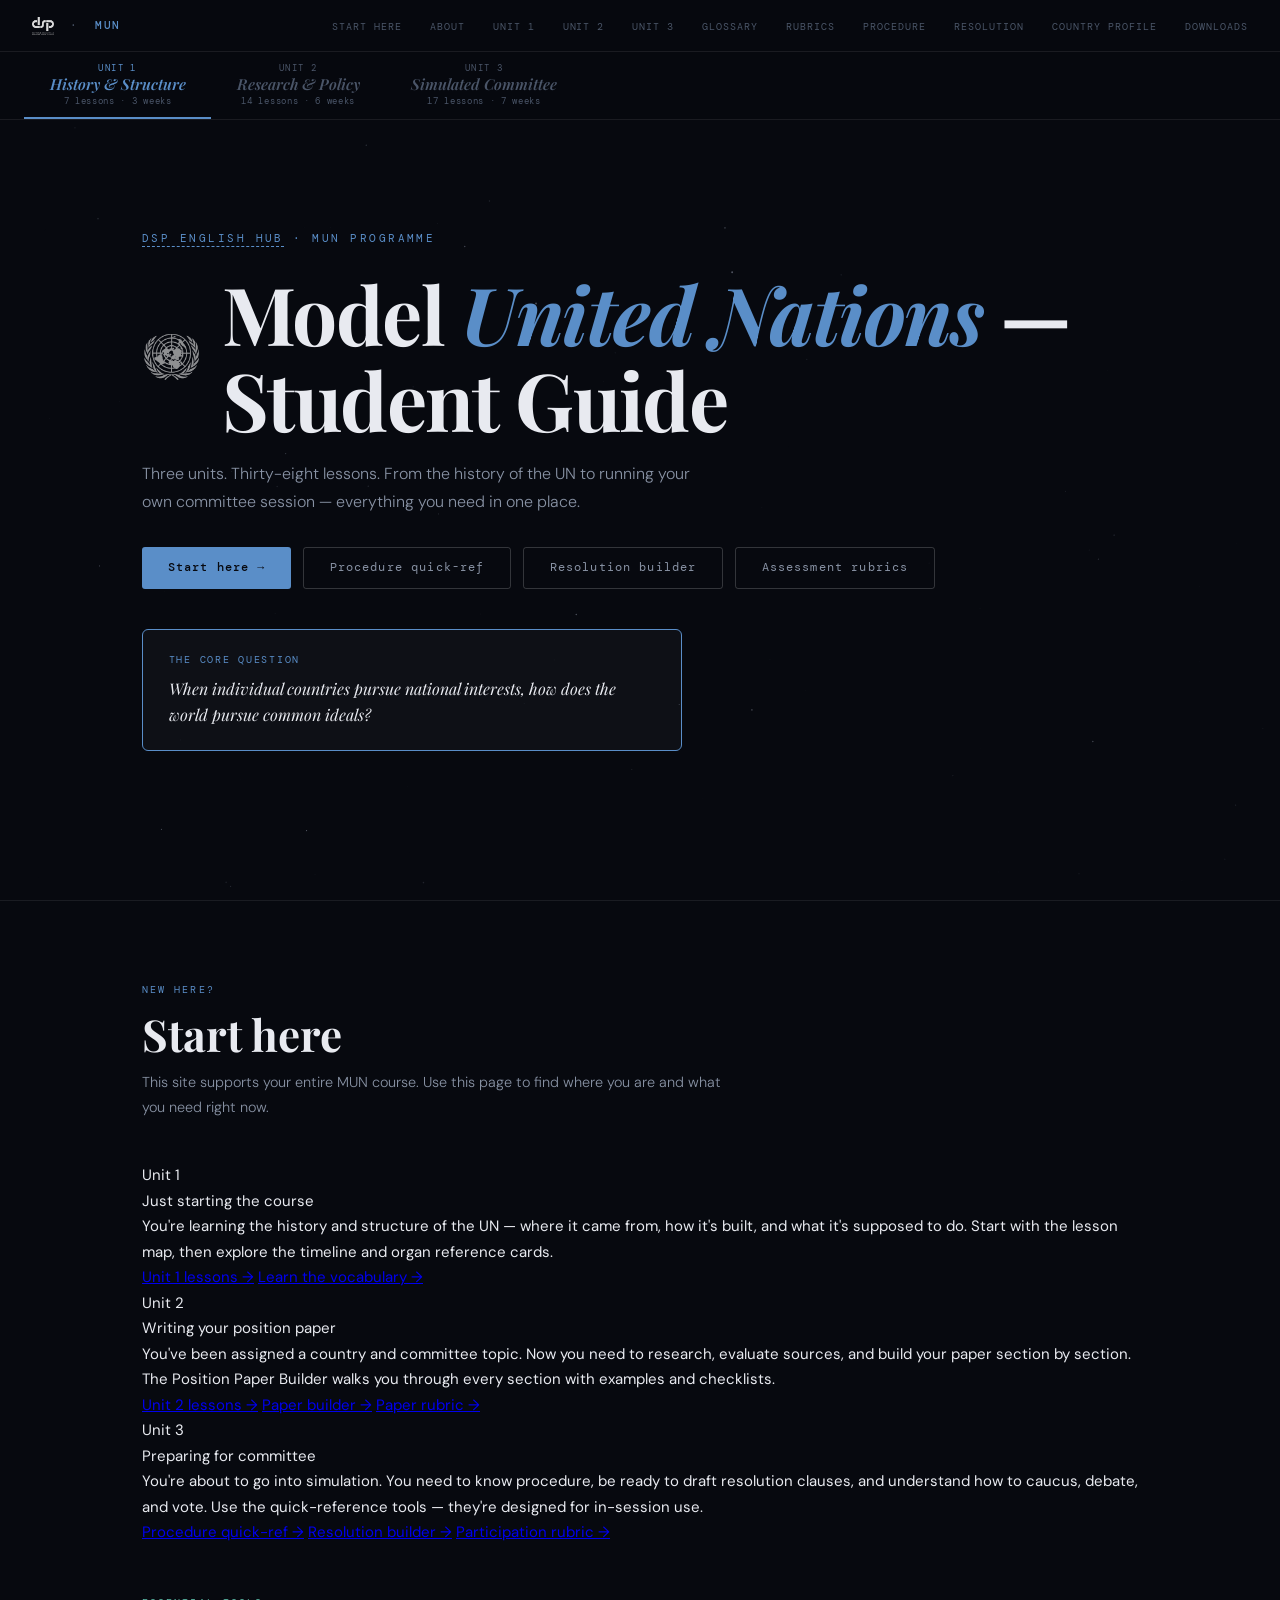
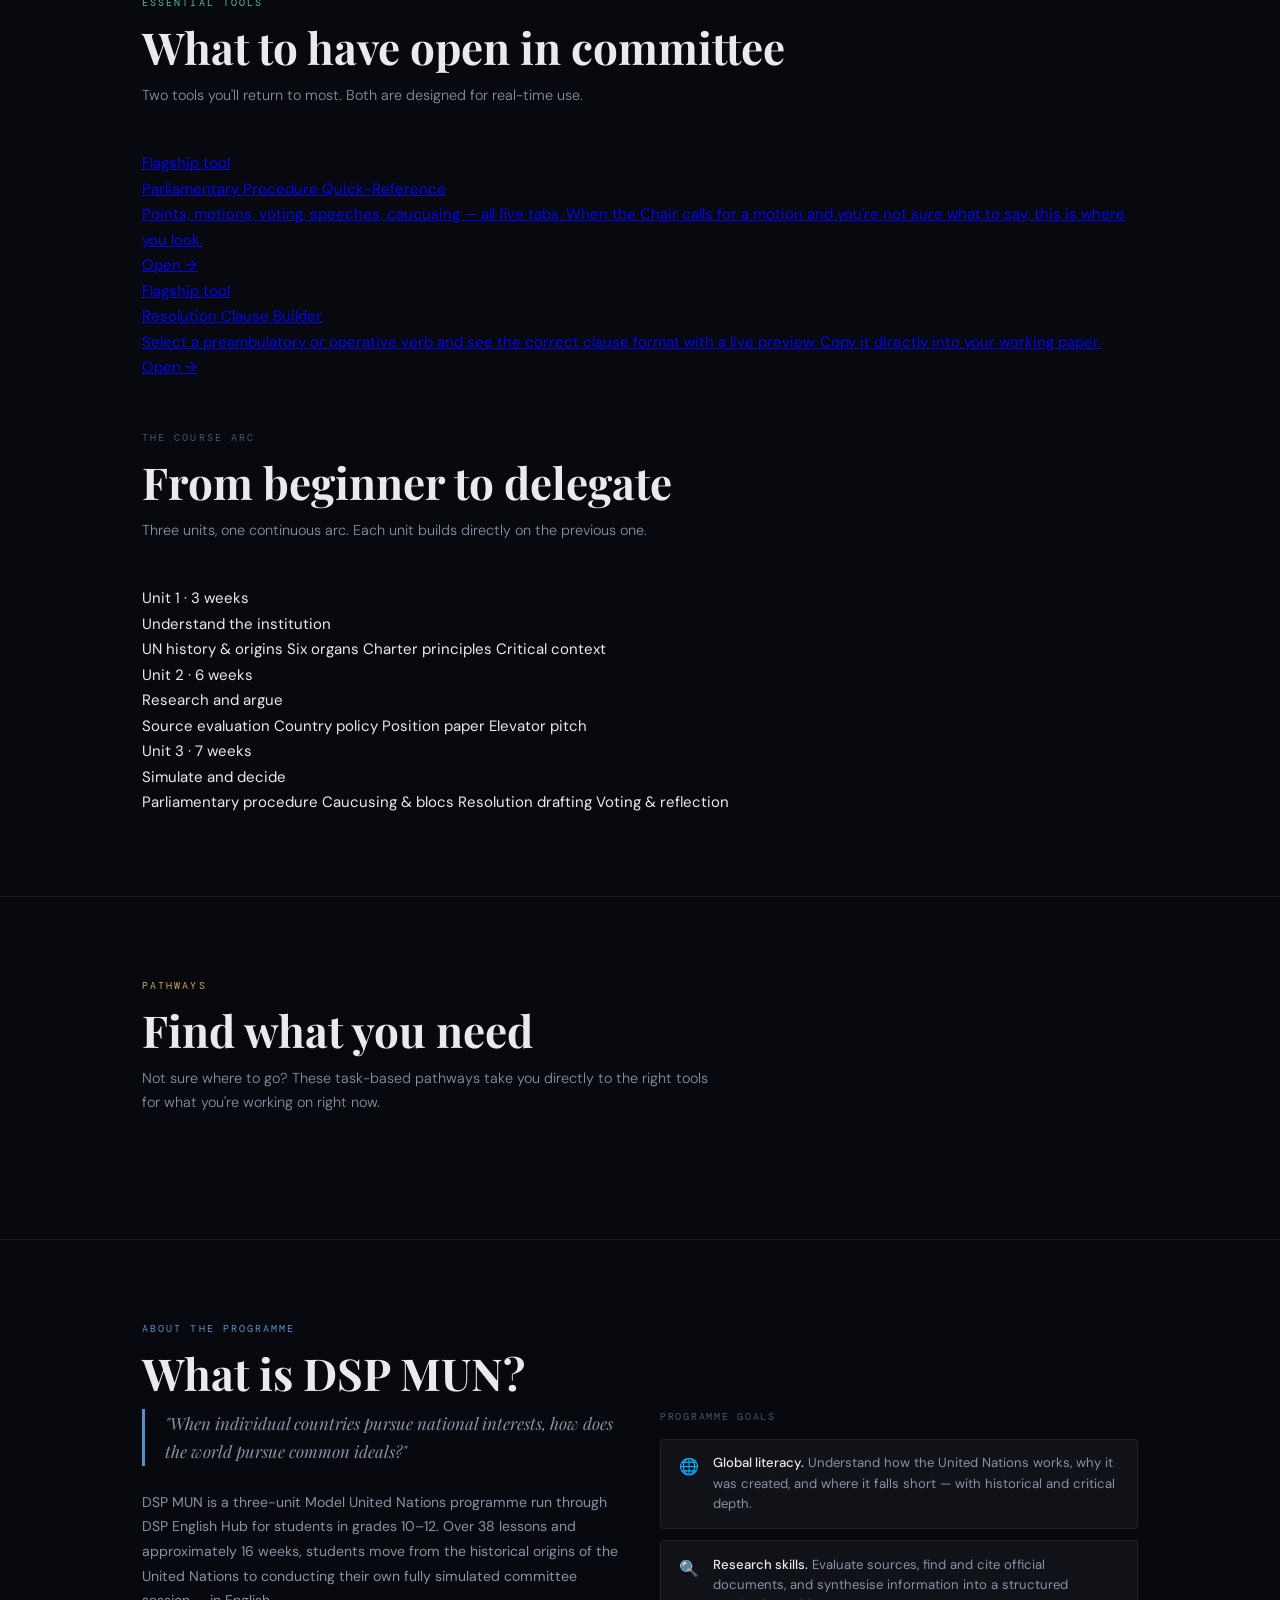
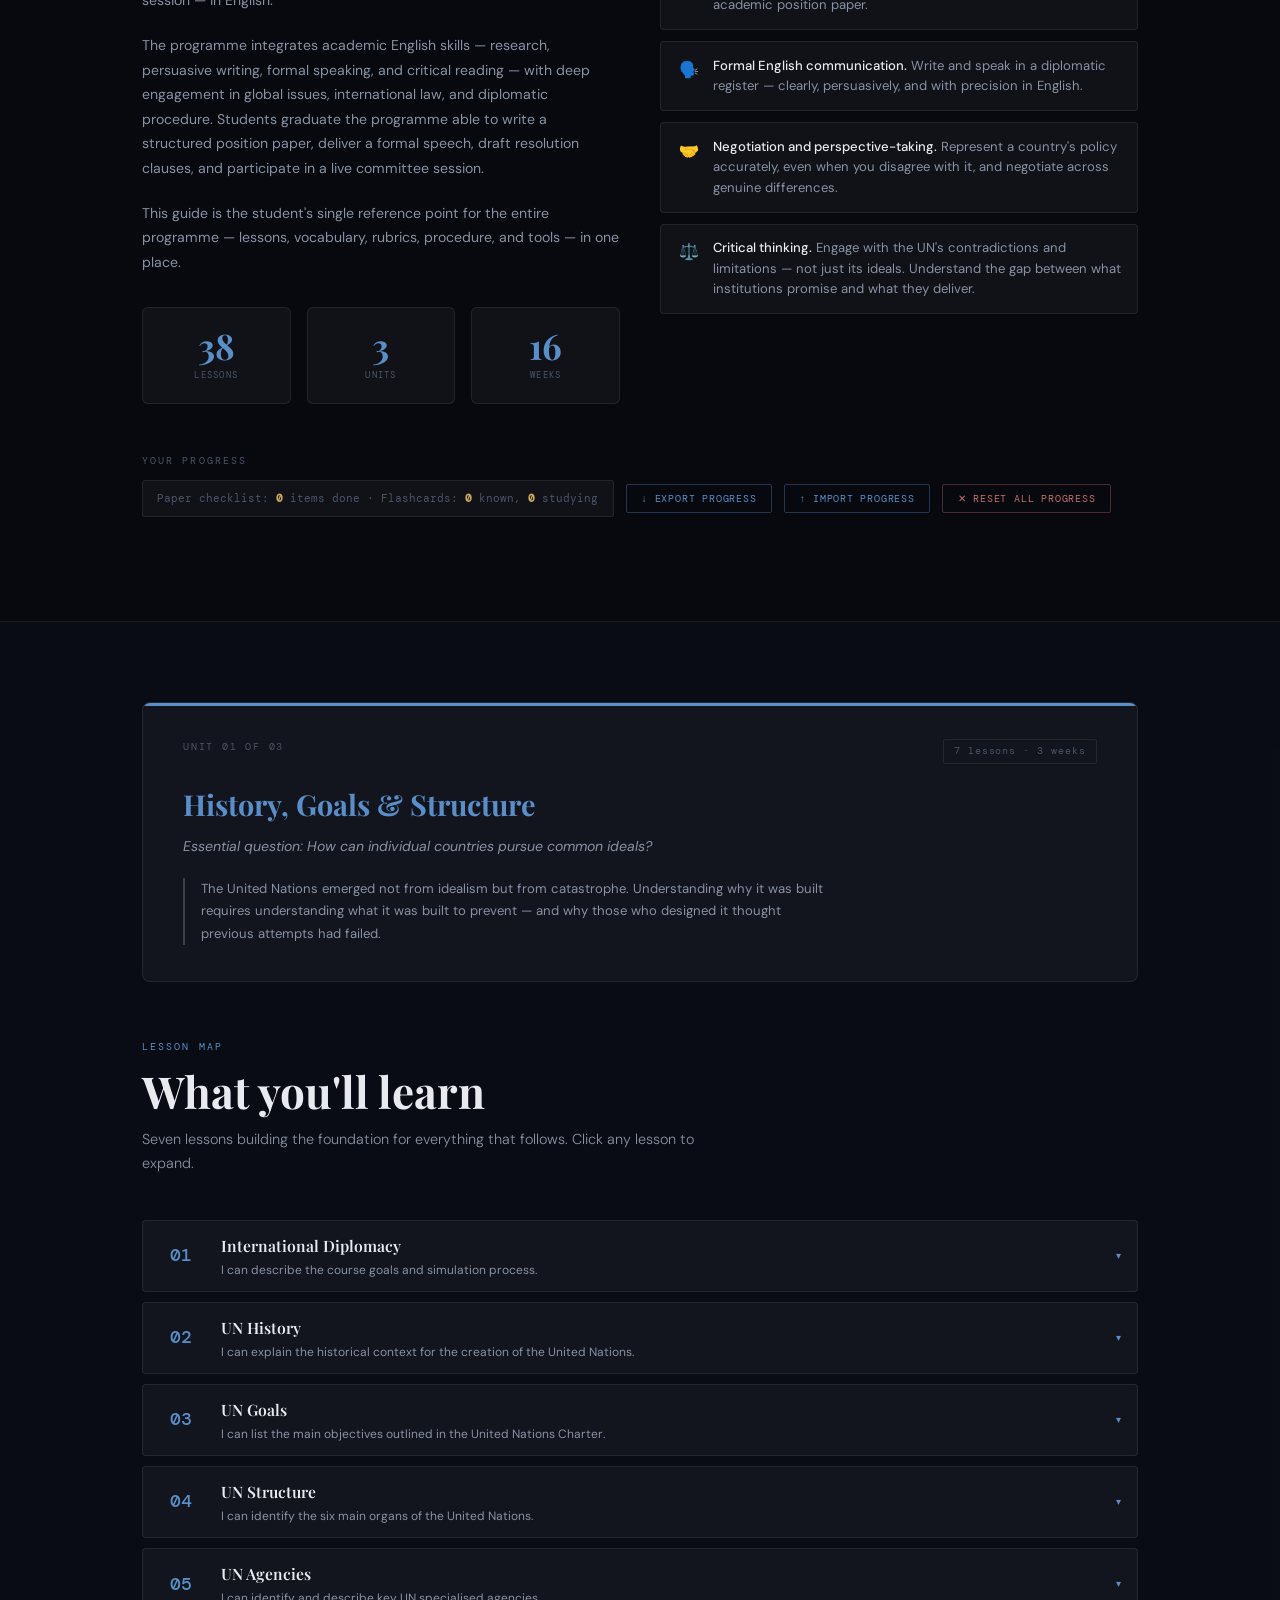
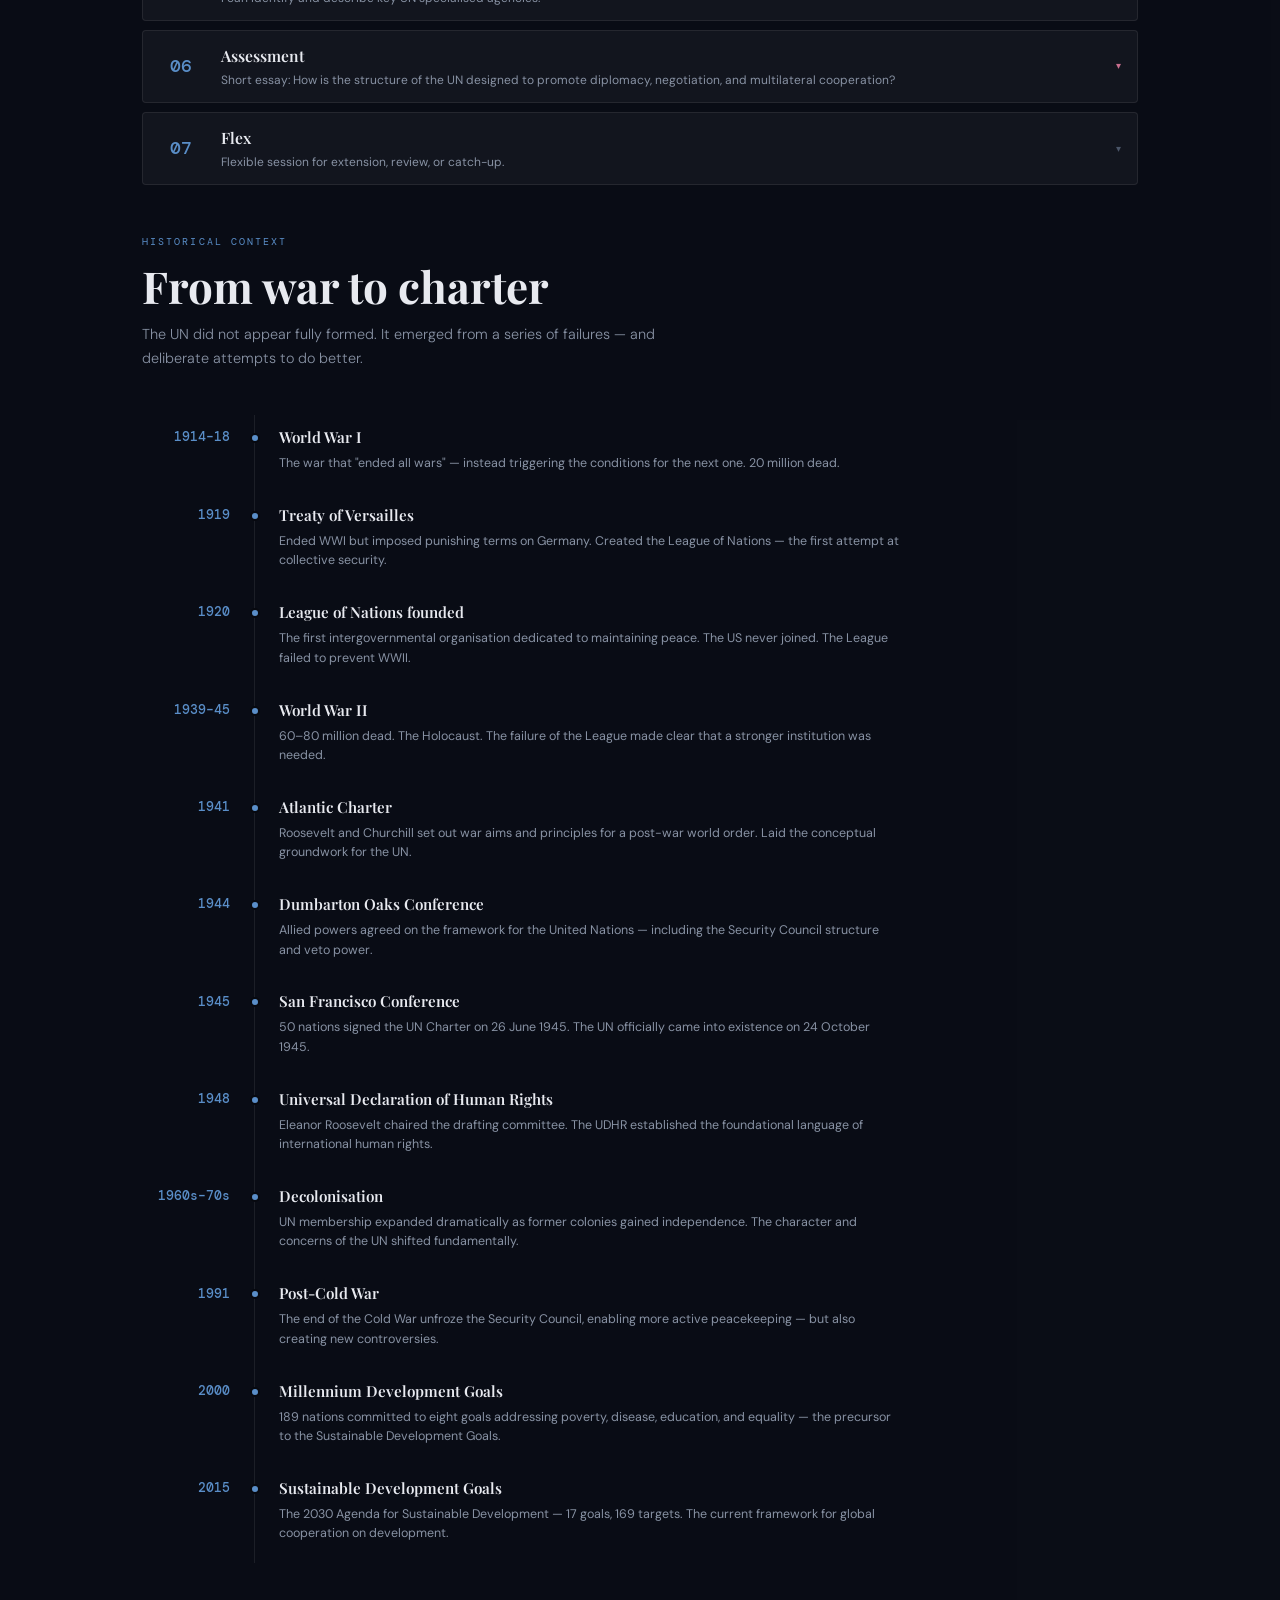
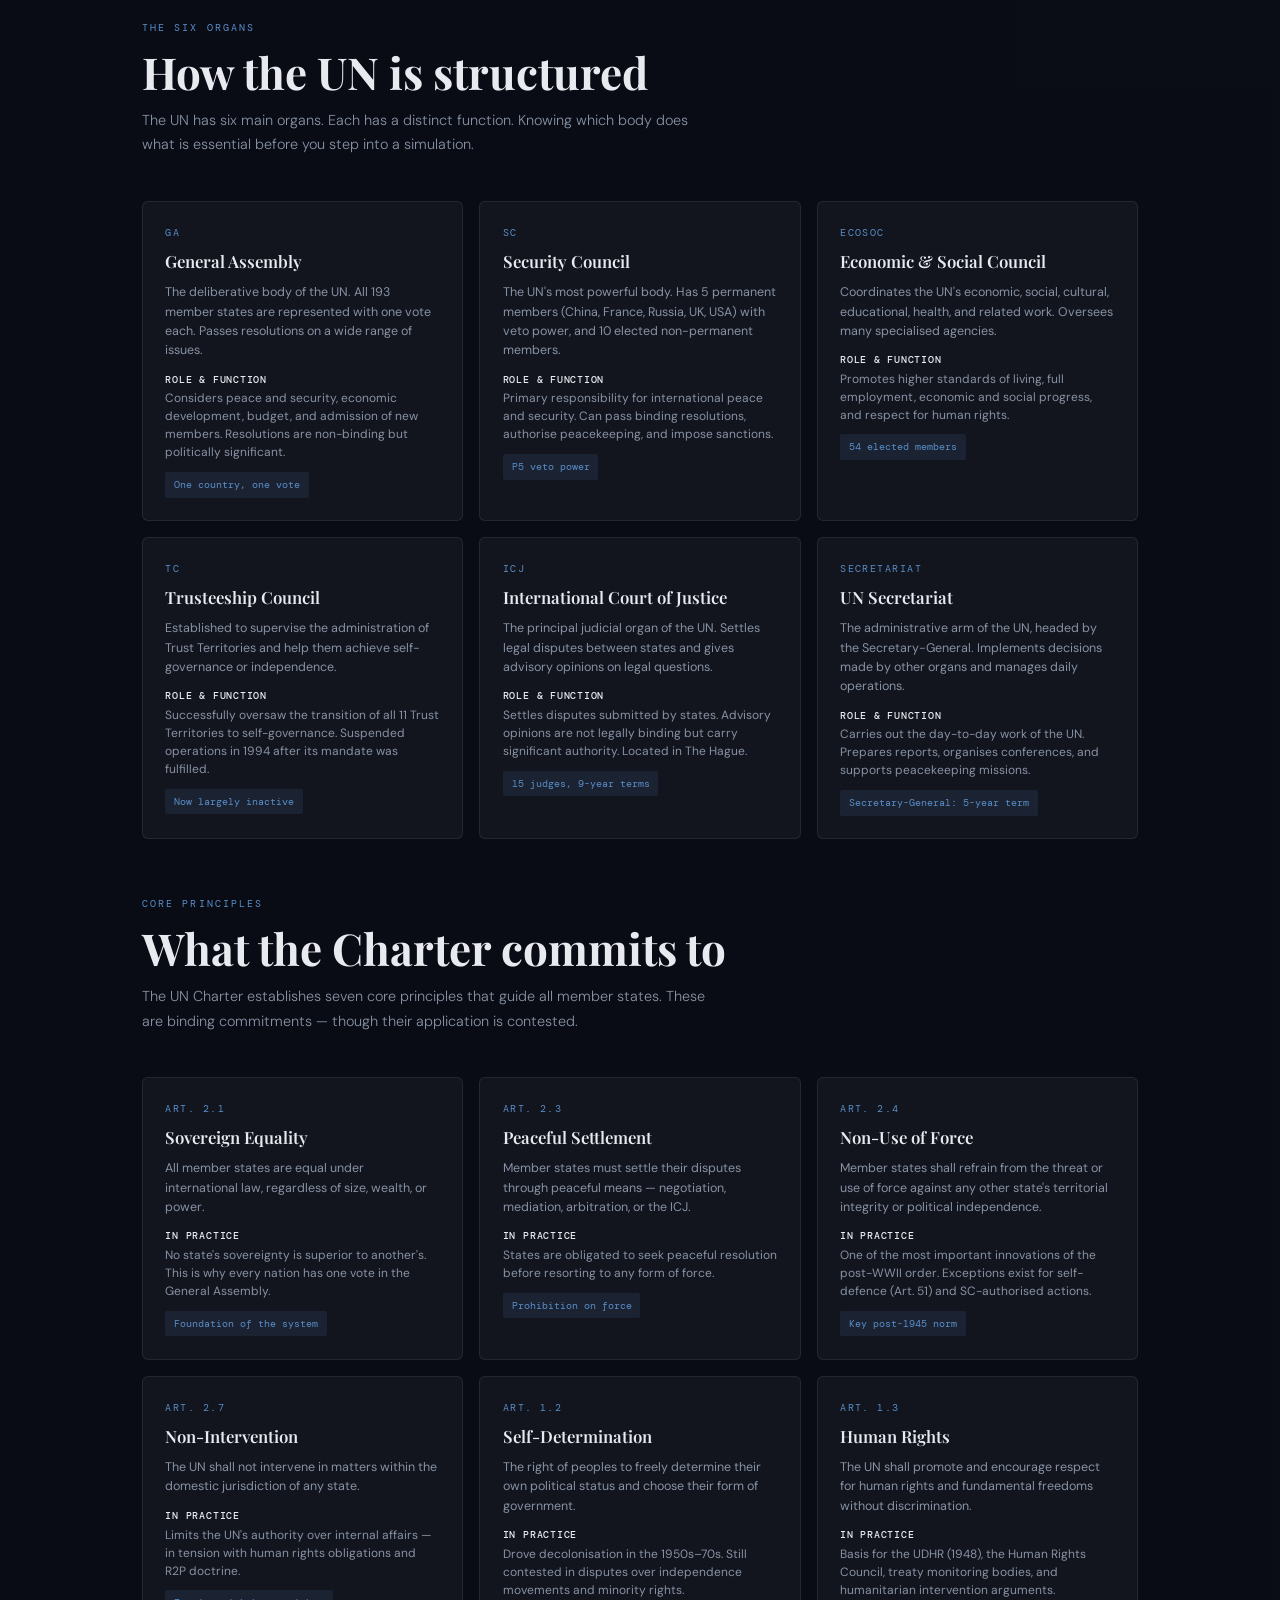
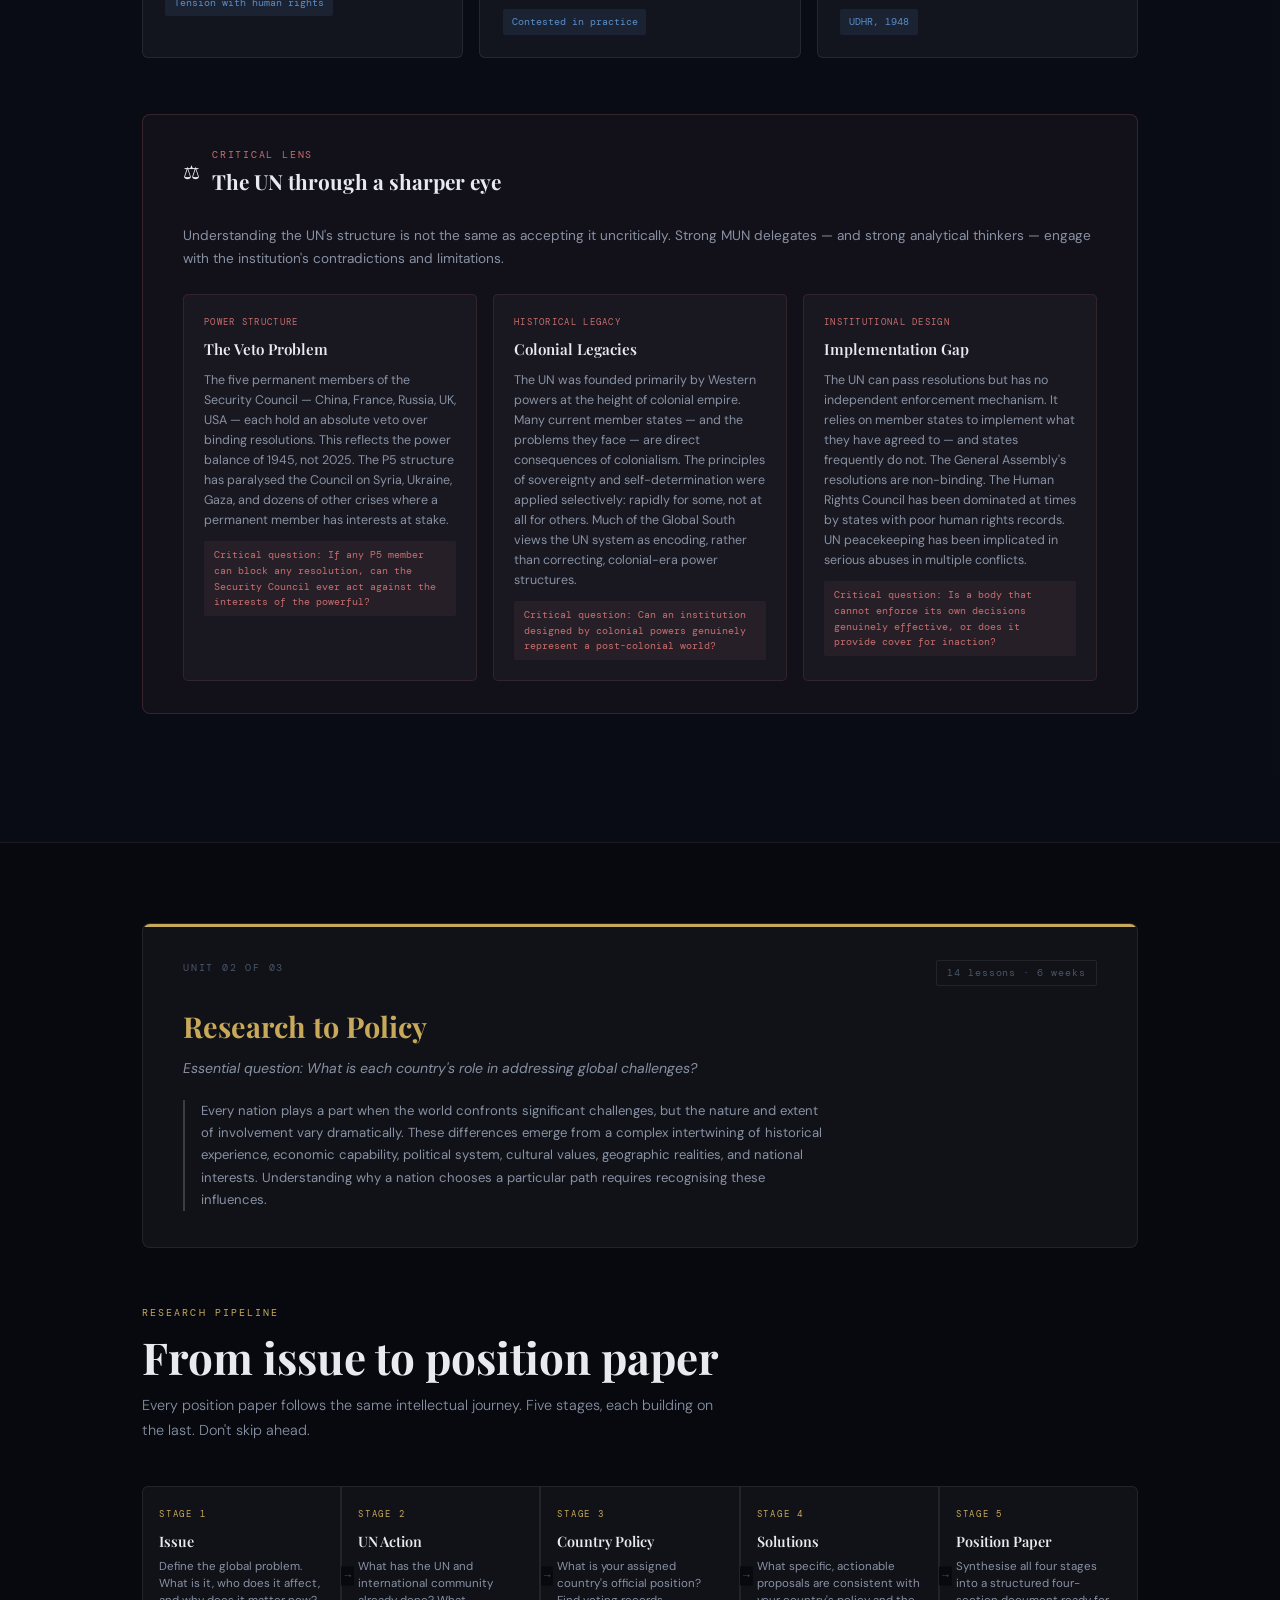
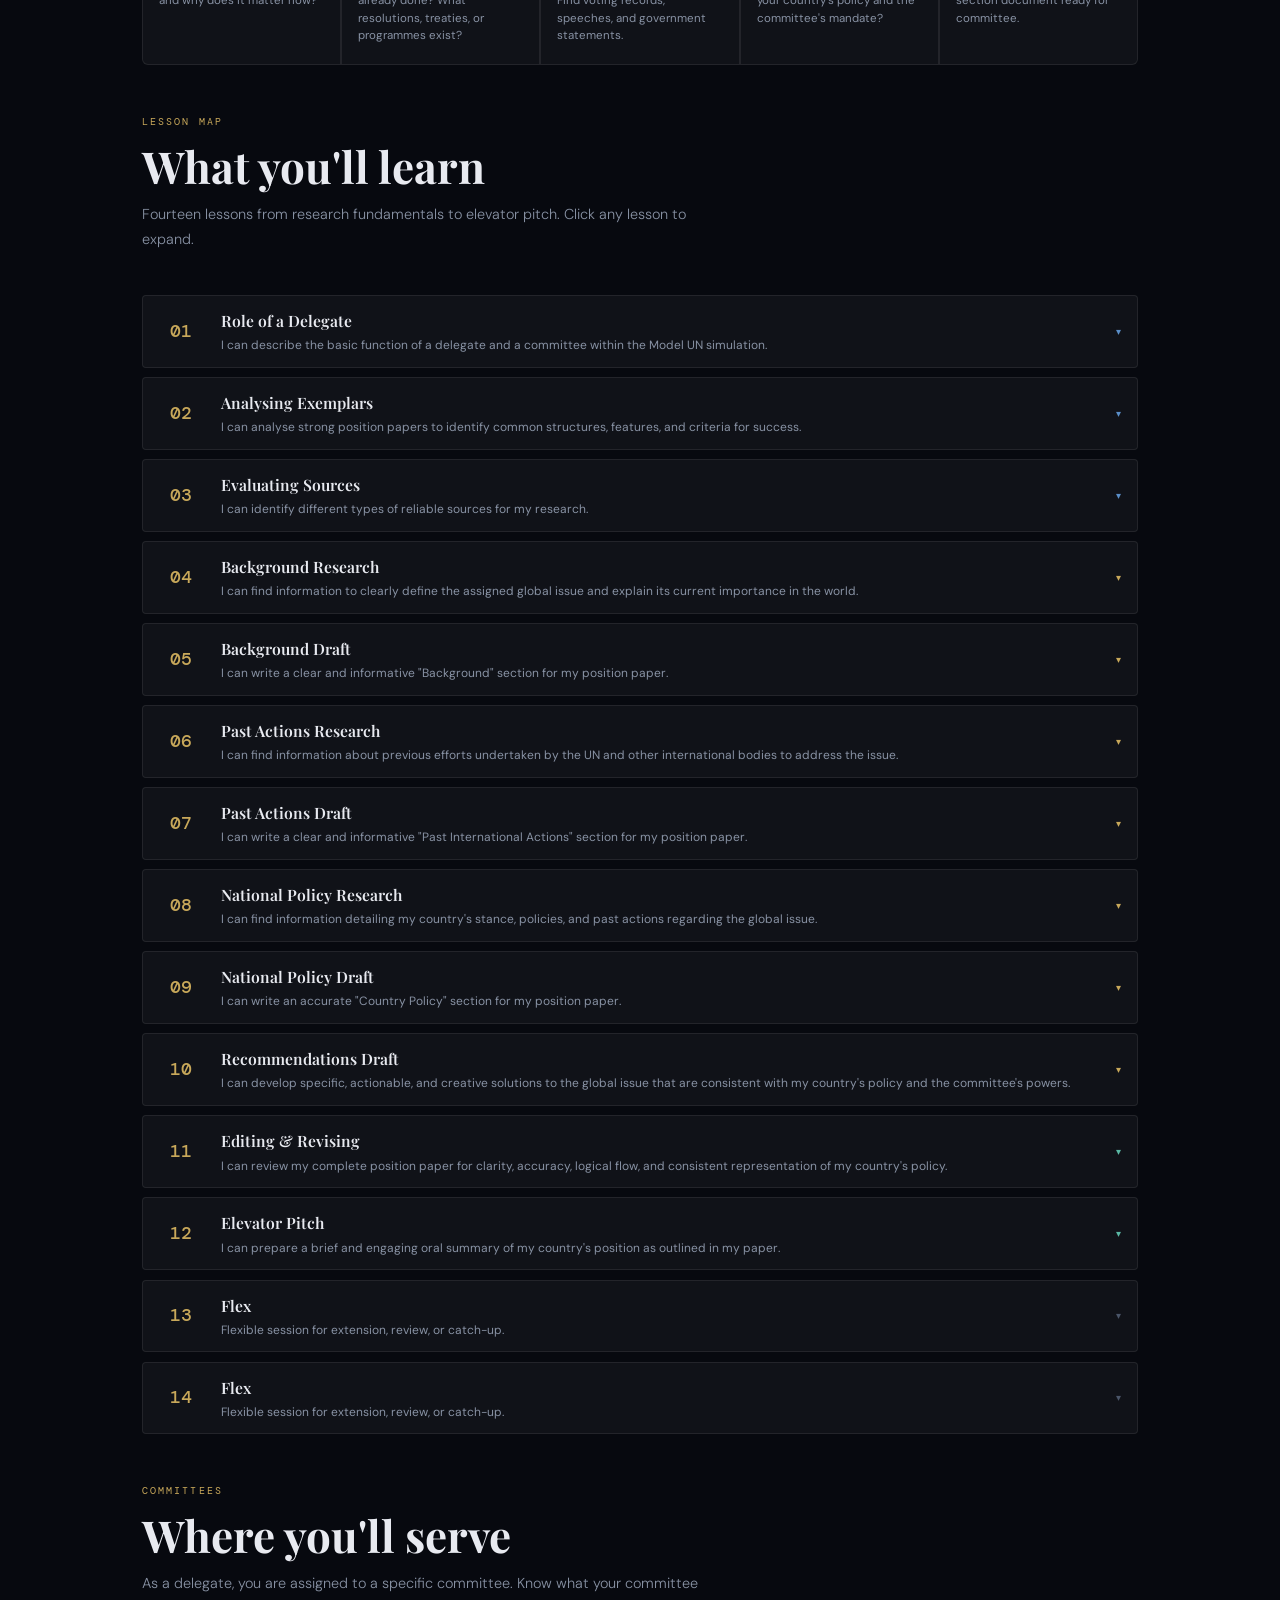
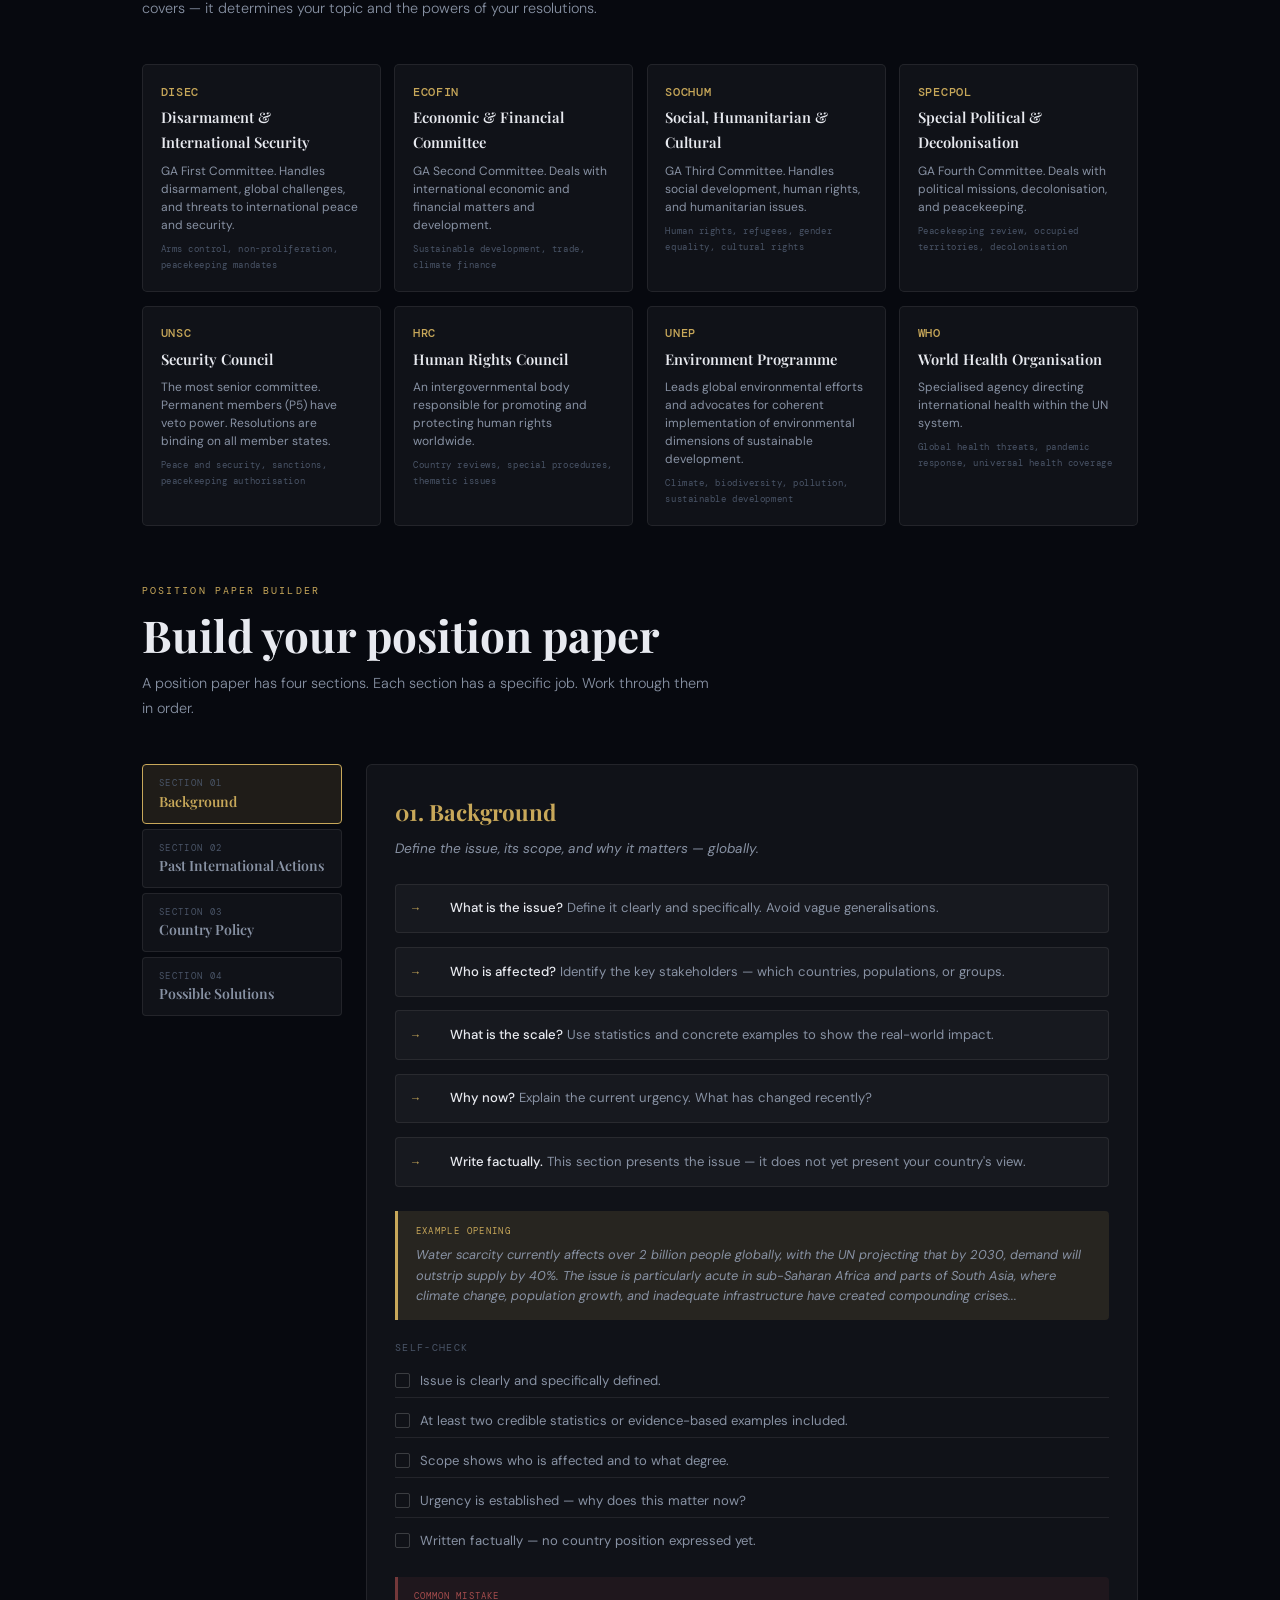
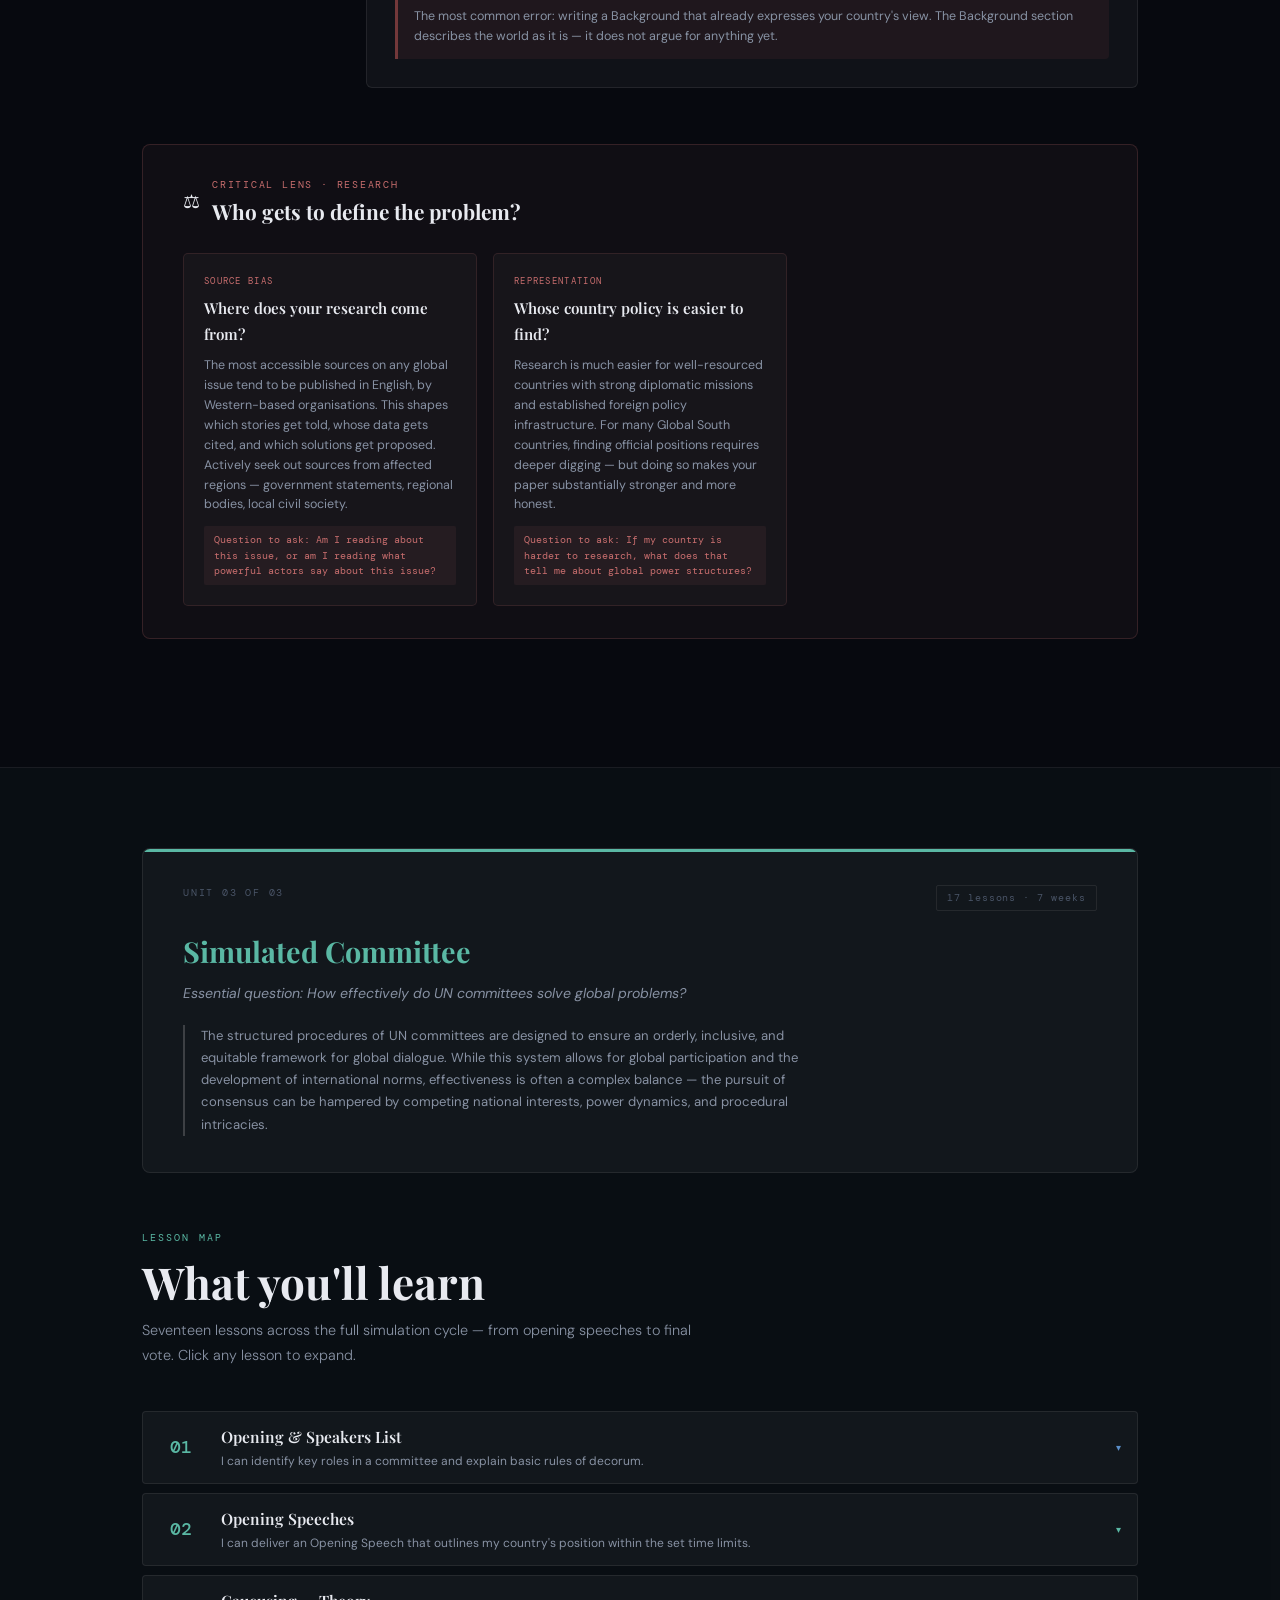
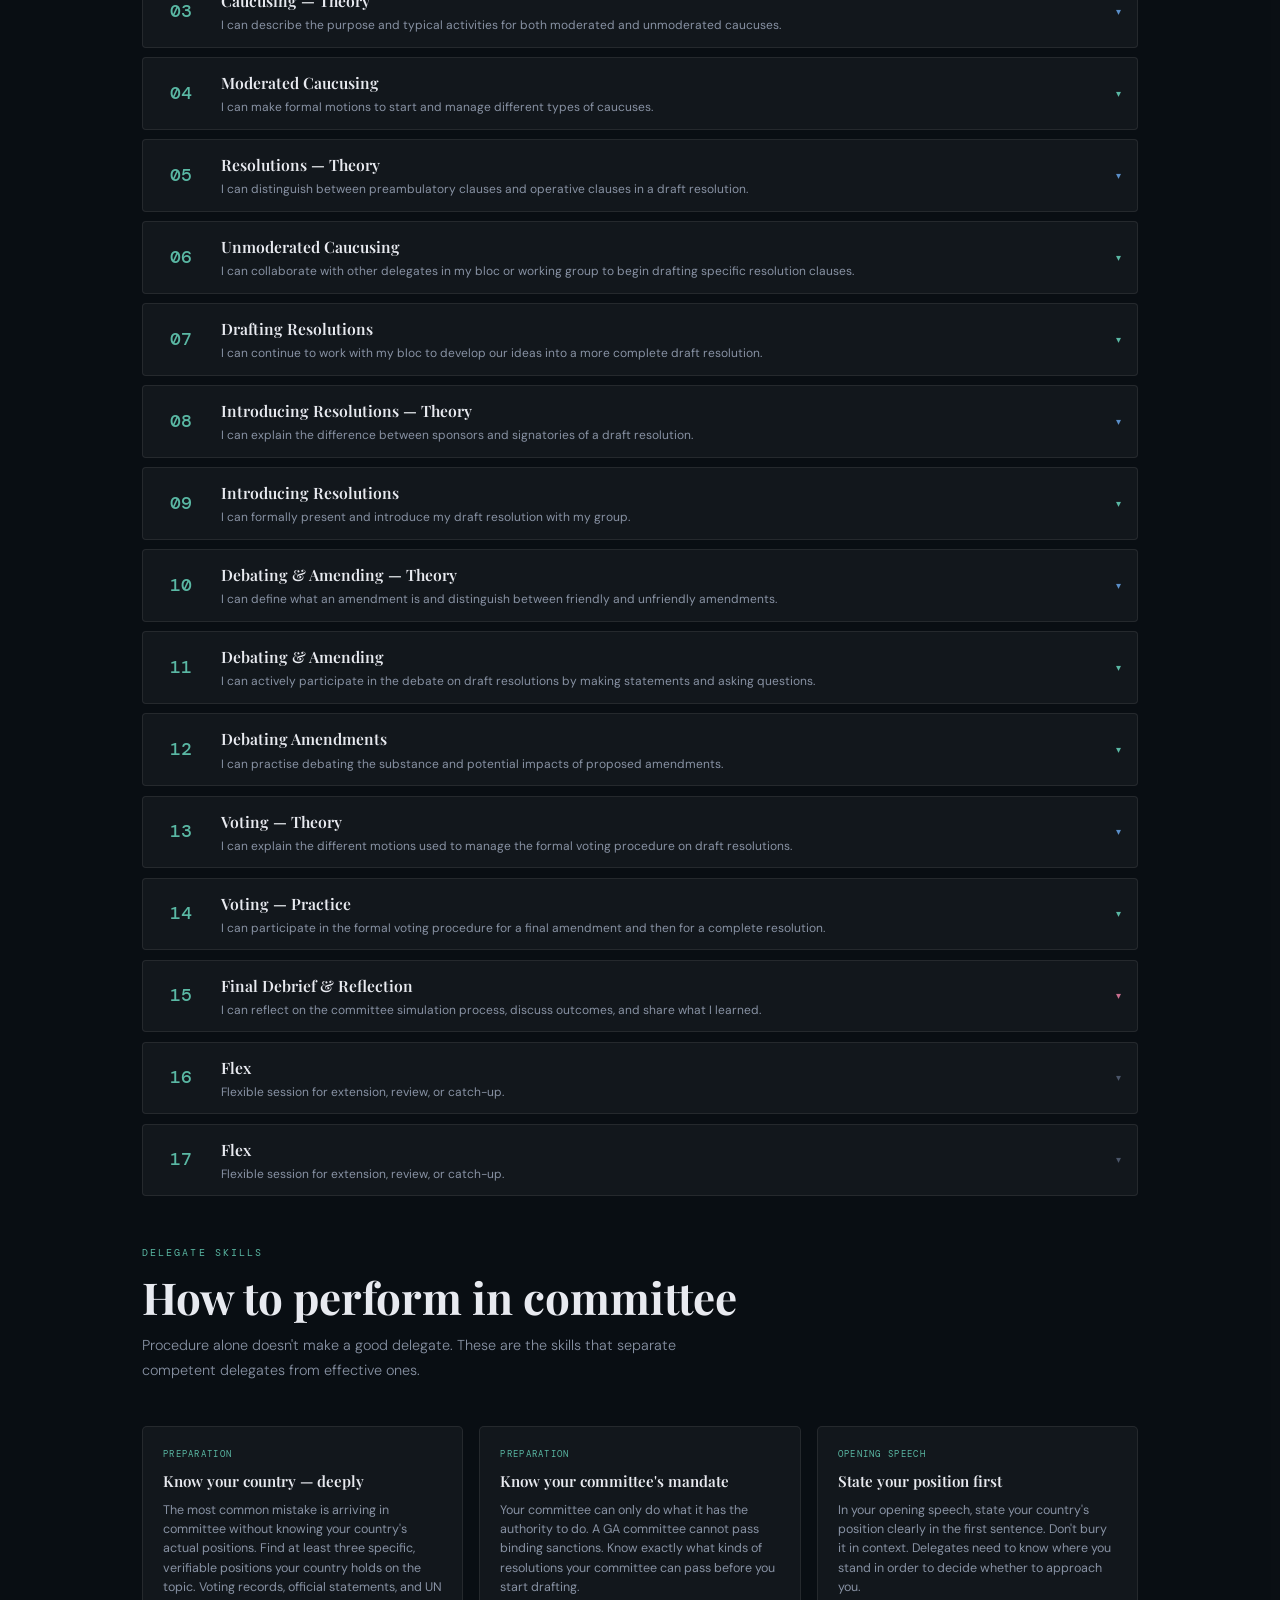
==== commit 5671f955: "Rename index-mun.html to index.html" ====
--- a/index.html
+++ b/index.html
@@ -25,6 +25,7 @@
     <span style="font-family:var(--mono);font-size:0.7rem;letter-spacing:0.15em;text-transform:uppercase;color:var(--u1);font-weight:500;">MUN</span>
   </div>
   <ul class="nav-links" id="navLinks">
+    <li><a href="#start-here">Start here</a></li>
     <li><a href="#about">About</a></li>
     <li><a href="#unit1">Unit 1</a></li>
     <li><a href="#unit2">Unit 2</a></li>
@@ -64,7 +65,7 @@
     </div>
     <p class="hero-sub">Three units. Thirty-eight lessons. From the history of the UN to running your own committee session — everything you need in one place.</p>
     <div class="hero-cta">
-      <a href="#unit1" class="btn btn-primary">Start with Unit 1 →</a>
+      <a href="#start-here" class="btn btn-primary">Start here →</a>
       <a href="#procedure" class="btn btn-ghost">Procedure quick-ref</a>
       <a href="#resbuilder" class="btn btn-ghost">Resolution builder</a>
       <a href="#rubrics" class="btn btn-ghost">Assessment rubrics</a>
@@ -73,6 +74,137 @@
       <div class="hero-principle-label">The core question</div>
       <div class="hero-principle-text">When individual countries pursue national interests, how does the world pursue common ideals?</div>
     </div>
+  </div>
+</section>
+
+<hr class="rule">
+
+<!-- ══ START HERE ══ -->
+<section id="start-here" aria-label="Start here — orientation">
+  <div class="container">
+    <div class="reveal">
+      <div class="sec-label" style="color:var(--u1)">New here?</div>
+      <h2 class="sec-title">Start here</h2>
+      <p class="sec-intro">This site supports your entire MUN course. Use this page to find where you are and what you need right now.</p>
+    </div>
+
+    <!-- Where are you? -->
+    <div class="sh-grid reveal">
+      <div class="sh-card" style="--shc:var(--u1);--shd:var(--u1d)">
+        <div class="sh-unit-tag">Unit 1</div>
+        <div class="sh-title">Just starting the course</div>
+        <div class="sh-body">You're learning the history and structure of the UN — where it came from, how it's built, and what it's supposed to do. Start with the lesson map, then explore the timeline and organ reference cards.</div>
+        <div class="sh-links">
+          <a href="#unit1" class="sh-link">Unit 1 lessons →</a>
+          <a href="#glossary" class="sh-link">Learn the vocabulary →</a>
+        </div>
+      </div>
+      <div class="sh-card" style="--shc:var(--u2);--shd:var(--u2d)">
+        <div class="sh-unit-tag">Unit 2</div>
+        <div class="sh-title">Writing your position paper</div>
+        <div class="sh-body">You've been assigned a country and committee topic. Now you need to research, evaluate sources, and build your paper section by section. The Position Paper Builder walks you through every section with examples and checklists.</div>
+        <div class="sh-links">
+          <a href="#unit2" class="sh-link">Unit 2 lessons →</a>
+          <a href="#unit2" class="sh-link">Paper builder →</a>
+          <a href="#rubrics" class="sh-link">Paper rubric →</a>
+        </div>
+      </div>
+      <div class="sh-card" style="--shc:var(--u3);--shd:var(--u3d)">
+        <div class="sh-unit-tag">Unit 3</div>
+        <div class="sh-title">Preparing for committee</div>
+        <div class="sh-body">You're about to go into simulation. You need to know procedure, be ready to draft resolution clauses, and understand how to caucus, debate, and vote. Use the quick-reference tools — they're designed for in-session use.</div>
+        <div class="sh-links">
+          <a href="#procedure" class="sh-link">Procedure quick-ref →</a>
+          <a href="#resbuilder" class="sh-link">Resolution builder →</a>
+          <a href="#rubrics" class="sh-link">Participation rubric →</a>
+        </div>
+      </div>
+    </div>
+
+    <!-- Flagship tools -->
+    <div class="reveal" style="margin-top:3rem">
+      <div class="sec-label" style="color:var(--u3)">Essential tools</div>
+      <h2 class="sec-title">What to have open in committee</h2>
+      <p class="sec-intro">Two tools you'll return to most. Both are designed for real-time use.</p>
+    </div>
+    <div class="flagship-grid reveal">
+      <a href="#procedure" class="flagship-card" style="--fc:var(--u3)">
+        <div class="flagship-badge">Flagship tool</div>
+        <div class="flagship-title">Parliamentary Procedure Quick-Reference</div>
+        <div class="flagship-body">Points, motions, voting, speeches, caucusing — all five tabs. When the Chair calls for a motion and you're not sure what to say, this is where you look.</div>
+        <div class="flagship-cta">Open →</div>
+      </a>
+      <a href="#resbuilder" class="flagship-card" style="--fc:var(--u2)">
+        <div class="flagship-badge">Flagship tool</div>
+        <div class="flagship-title">Resolution Clause Builder</div>
+        <div class="flagship-body">Select a preambulatory or operative verb and see the correct clause format with a live preview. Copy it directly into your working paper.</div>
+        <div class="flagship-cta">Open →</div>
+      </a>
+    </div>
+
+    <!-- Progression arc -->
+    <div class="reveal" style="margin-top:3rem">
+      <div class="sec-label" style="color:var(--text-3)">The course arc</div>
+      <h2 class="sec-title">From beginner to delegate</h2>
+      <p class="sec-intro">Three units, one continuous arc. Each unit builds directly on the previous one.</p>
+    </div>
+    <div class="progression-arc reveal" aria-label="Course progression">
+      <div class="prog-stage" style="--pc:var(--u1)">
+        <div class="prog-node"></div>
+        <div class="prog-content">
+          <div class="prog-label">Unit 1 · 3 weeks</div>
+          <div class="prog-title">Understand the institution</div>
+          <div class="prog-items">
+            <span>UN history & origins</span>
+            <span>Six organs</span>
+            <span>Charter principles</span>
+            <span>Critical context</span>
+          </div>
+        </div>
+      </div>
+      <div class="prog-connector"></div>
+      <div class="prog-stage" style="--pc:var(--u2)">
+        <div class="prog-node"></div>
+        <div class="prog-content">
+          <div class="prog-label">Unit 2 · 6 weeks</div>
+          <div class="prog-title">Research and argue</div>
+          <div class="prog-items">
+            <span>Source evaluation</span>
+            <span>Country policy</span>
+            <span>Position paper</span>
+            <span>Elevator pitch</span>
+          </div>
+        </div>
+      </div>
+      <div class="prog-connector"></div>
+      <div class="prog-stage" style="--pc:var(--u3)">
+        <div class="prog-node"></div>
+        <div class="prog-content">
+          <div class="prog-label">Unit 3 · 7 weeks</div>
+          <div class="prog-title">Simulate and decide</div>
+          <div class="prog-items">
+            <span>Parliamentary procedure</span>
+            <span>Caucusing & blocs</span>
+            <span>Resolution drafting</span>
+            <span>Voting & reflection</span>
+          </div>
+        </div>
+      </div>
+    </div>
+  </div>
+</section>
+
+<hr class="rule">
+
+<!-- ══ PATHWAYS ══ -->
+<section id="pathways" aria-label="Learning pathways">
+  <div class="container">
+    <div class="reveal">
+      <div class="sec-label" style="color:var(--u2)">Pathways</div>
+      <h2 class="sec-title">Find what you need</h2>
+      <p class="sec-intro">Not sure where to go? These task-based pathways take you directly to the right tools for what you're working on right now.</p>
+    </div>
+    <div class="pathway-grid reveal" id="pathwayGrid"></div>
   </div>
 </section>
 
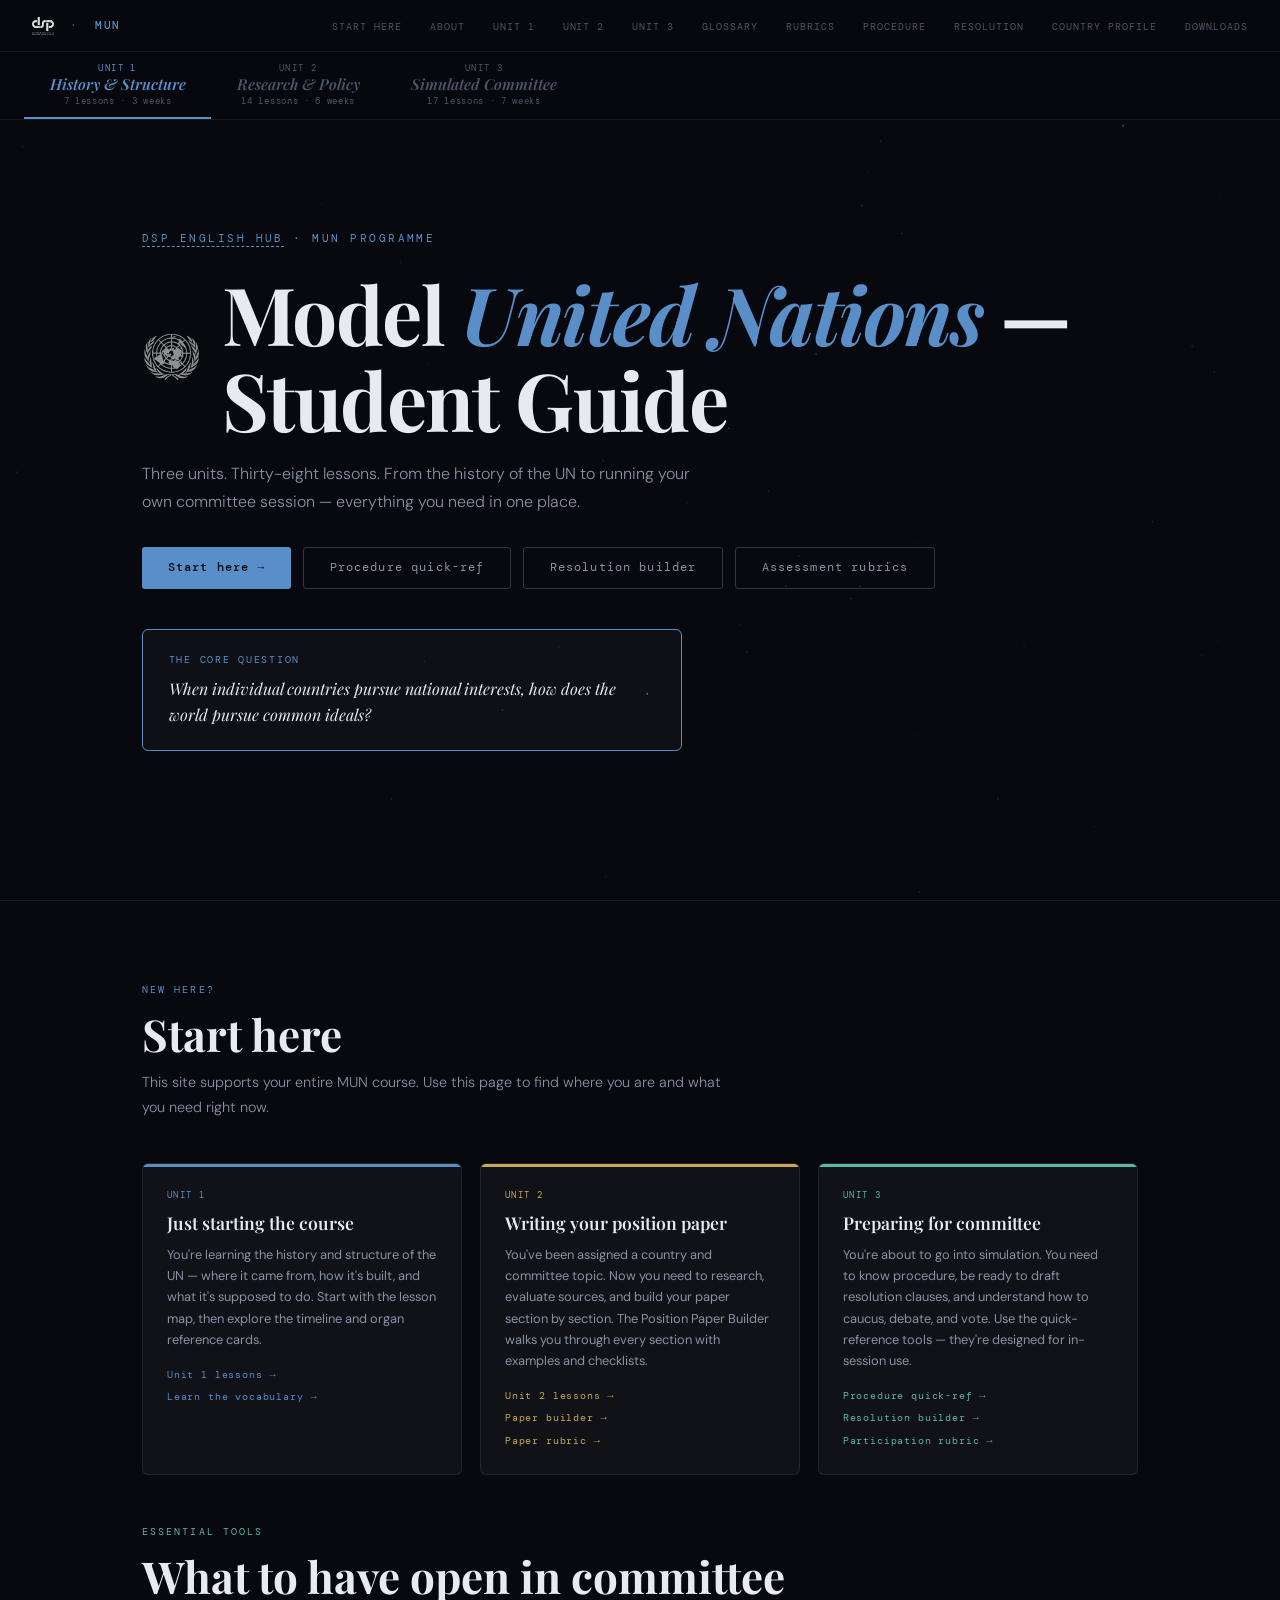
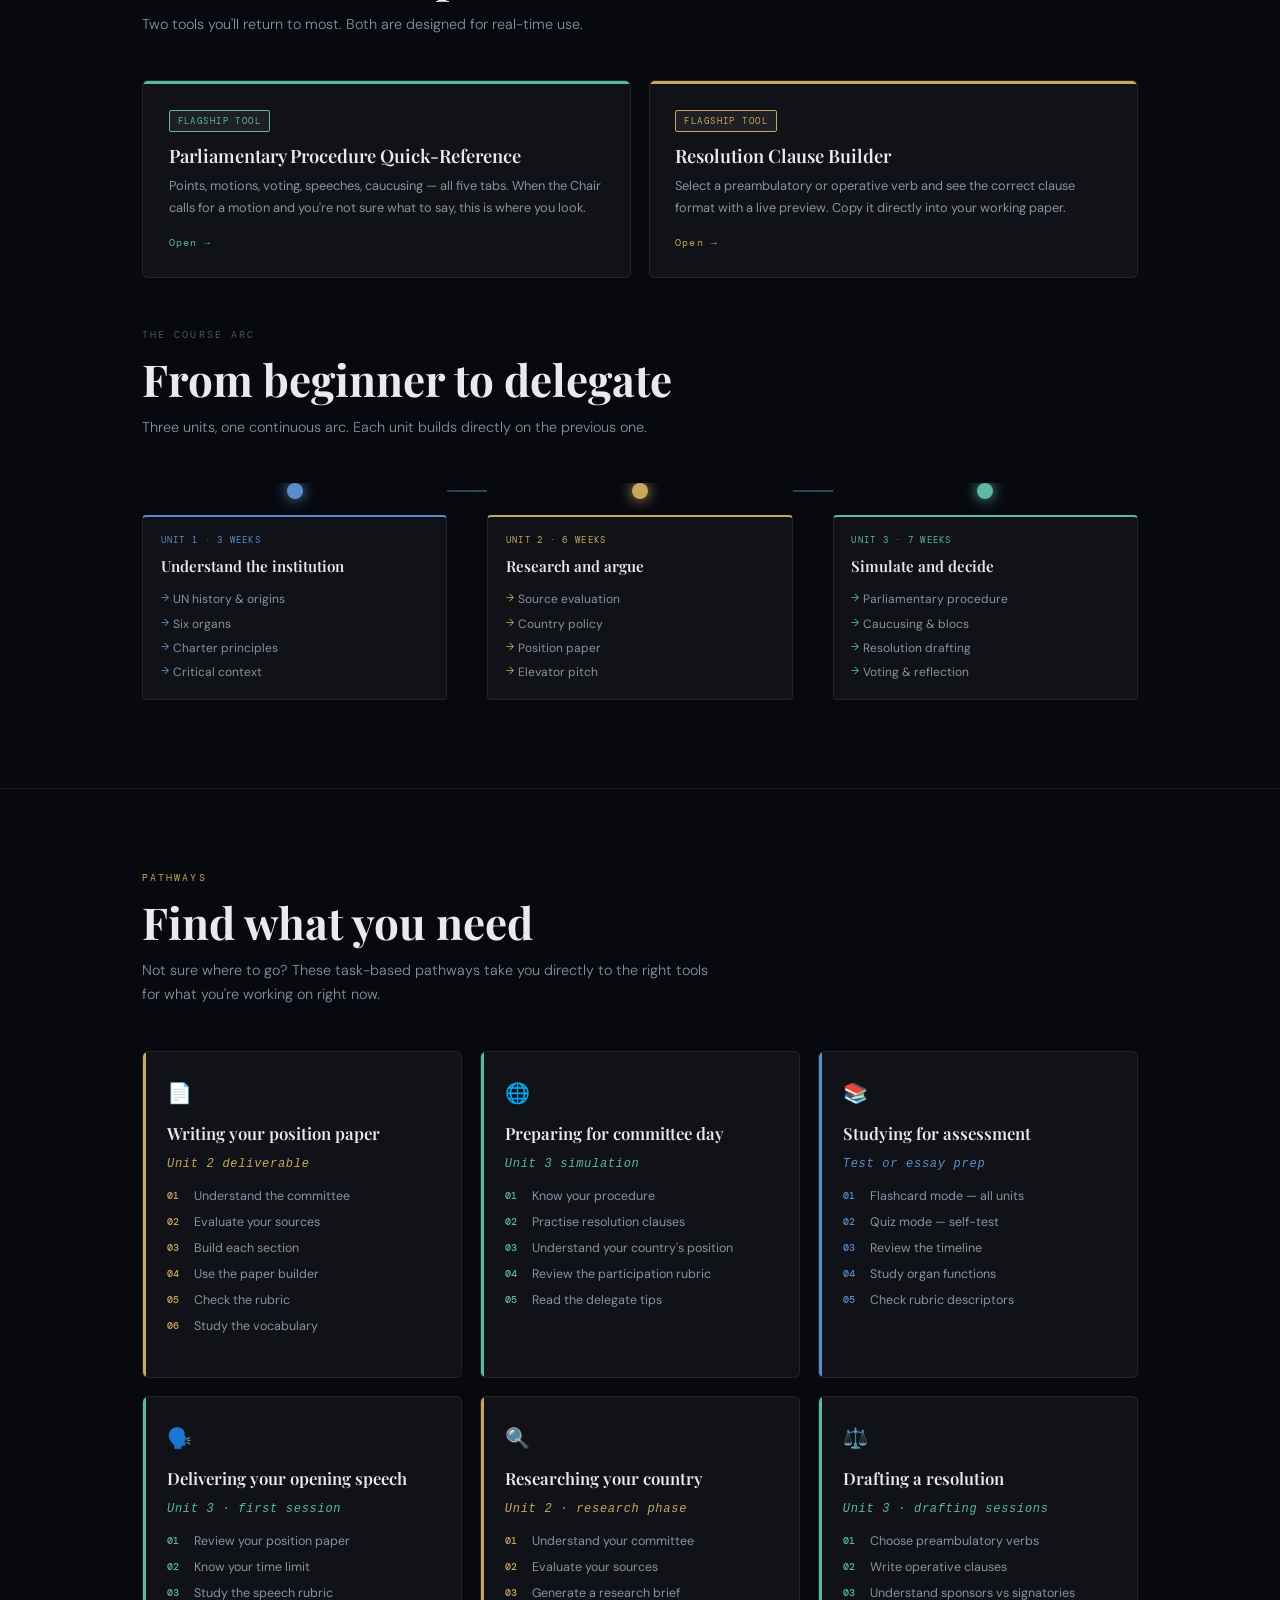
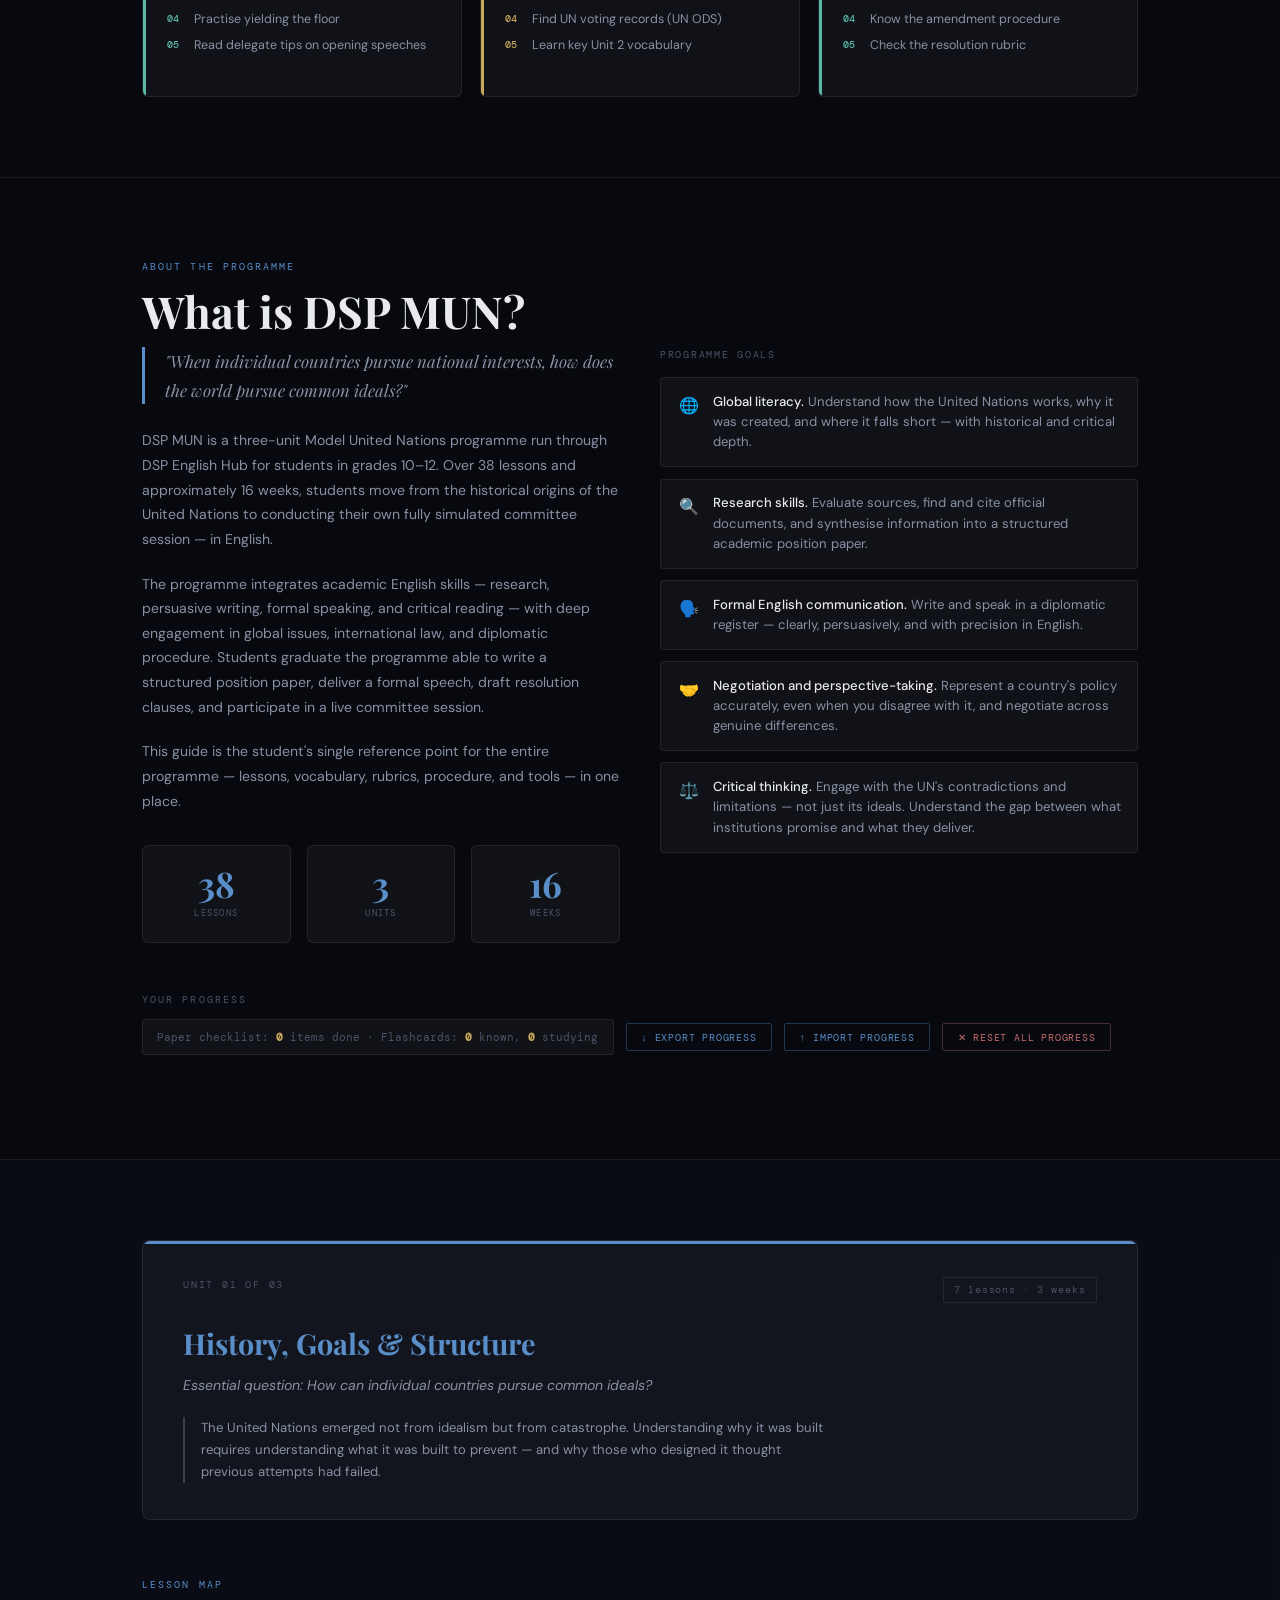
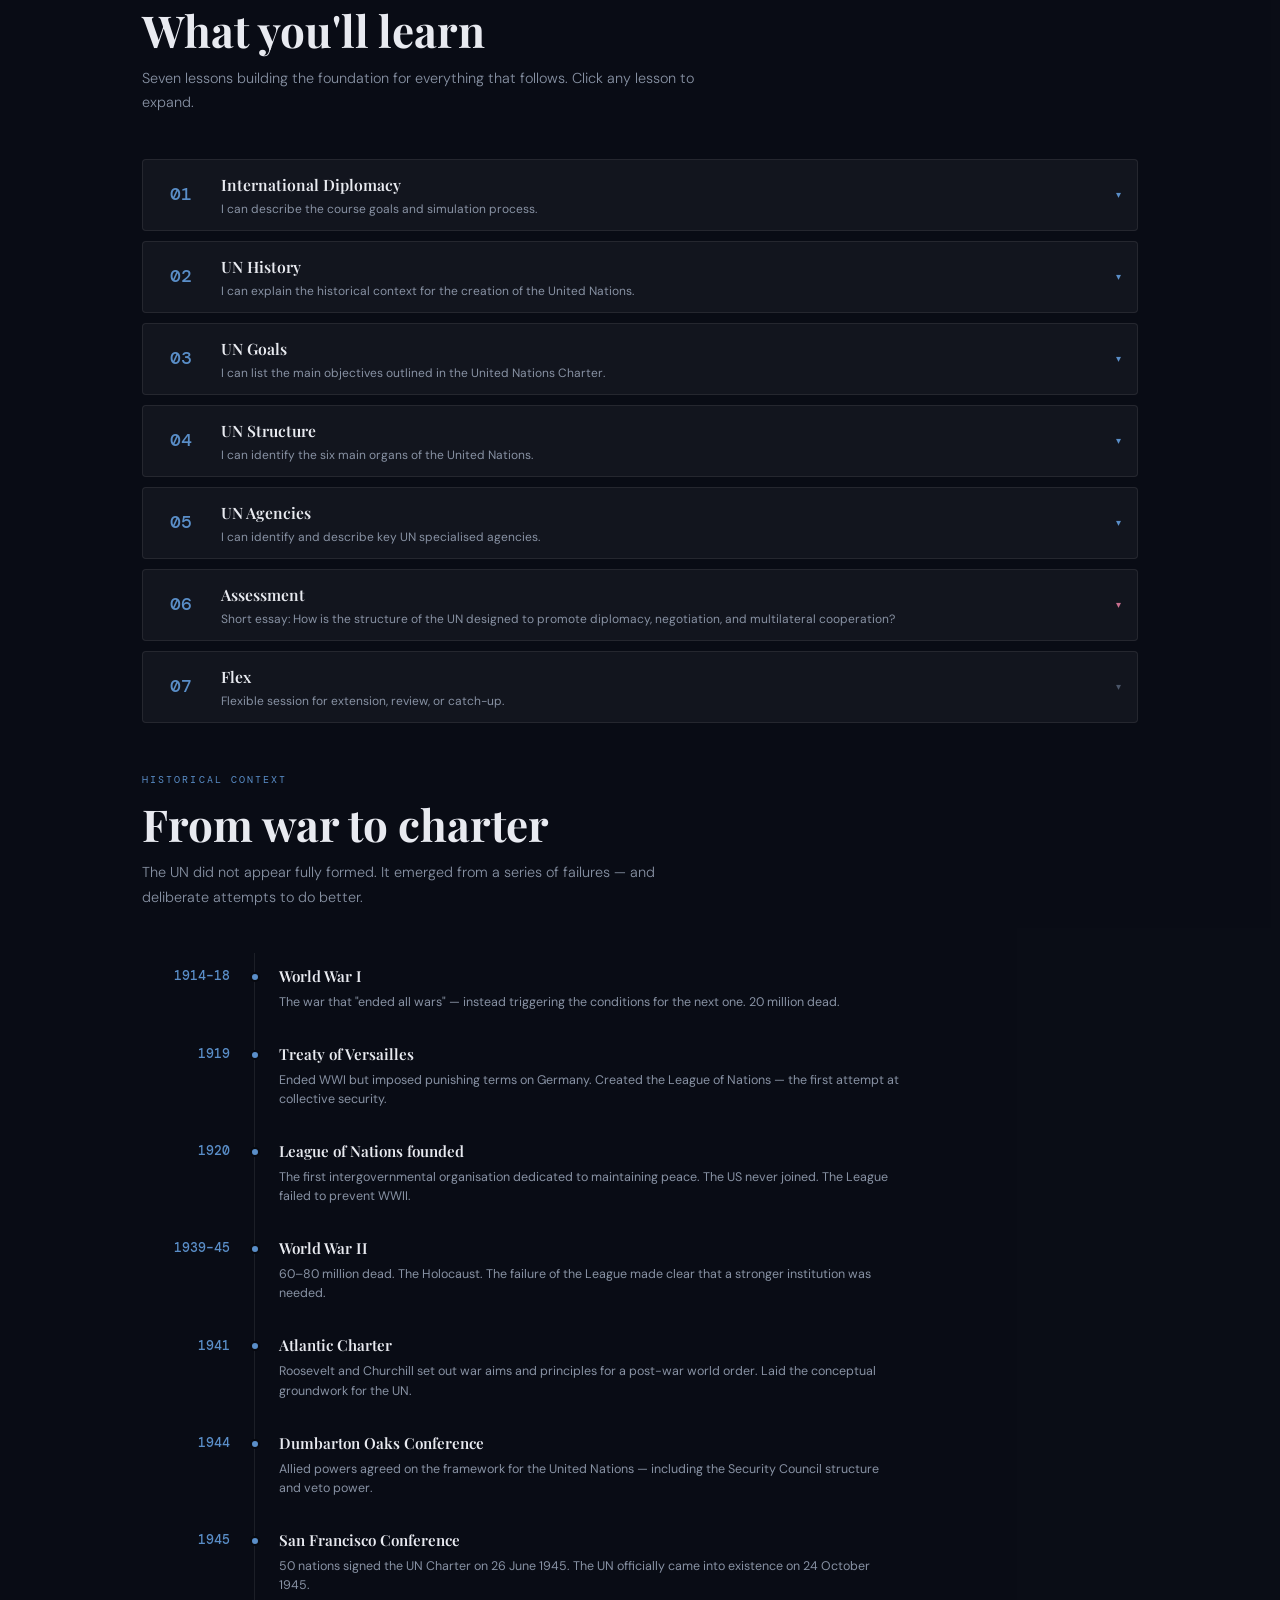
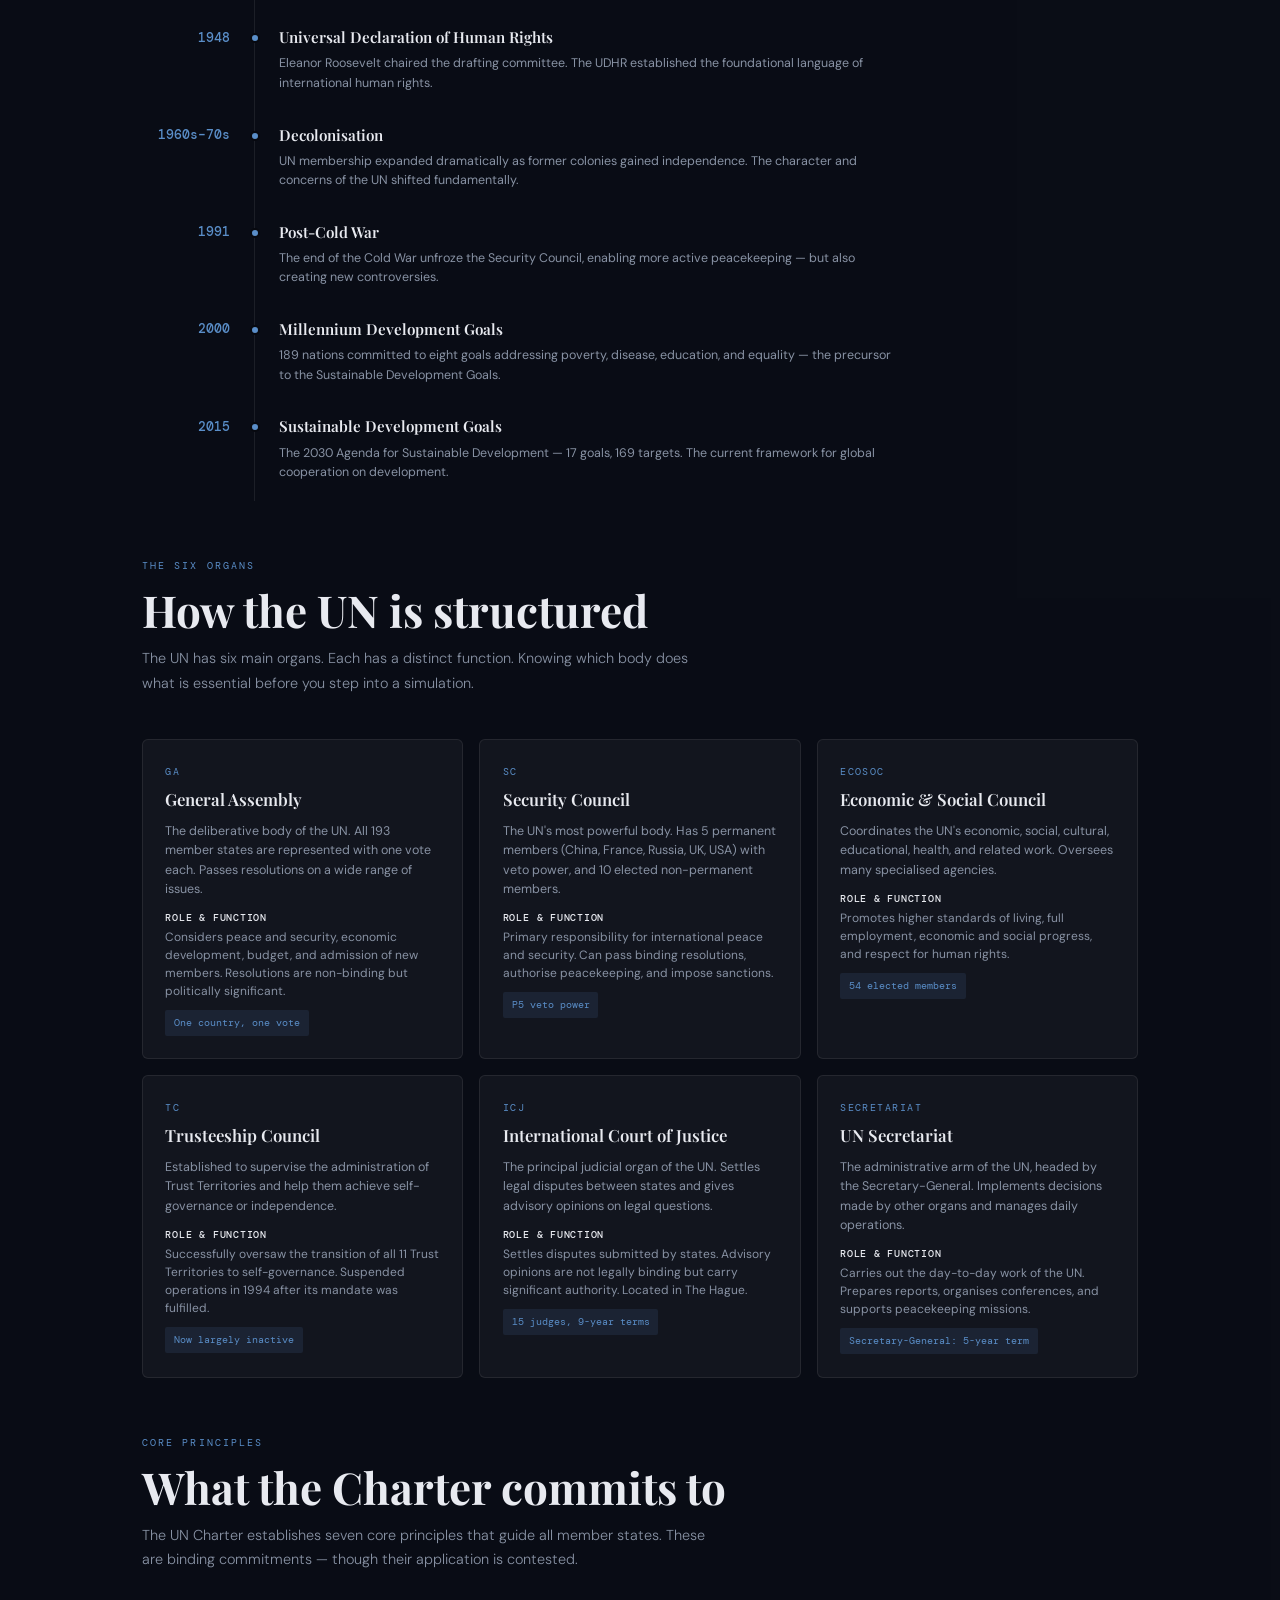
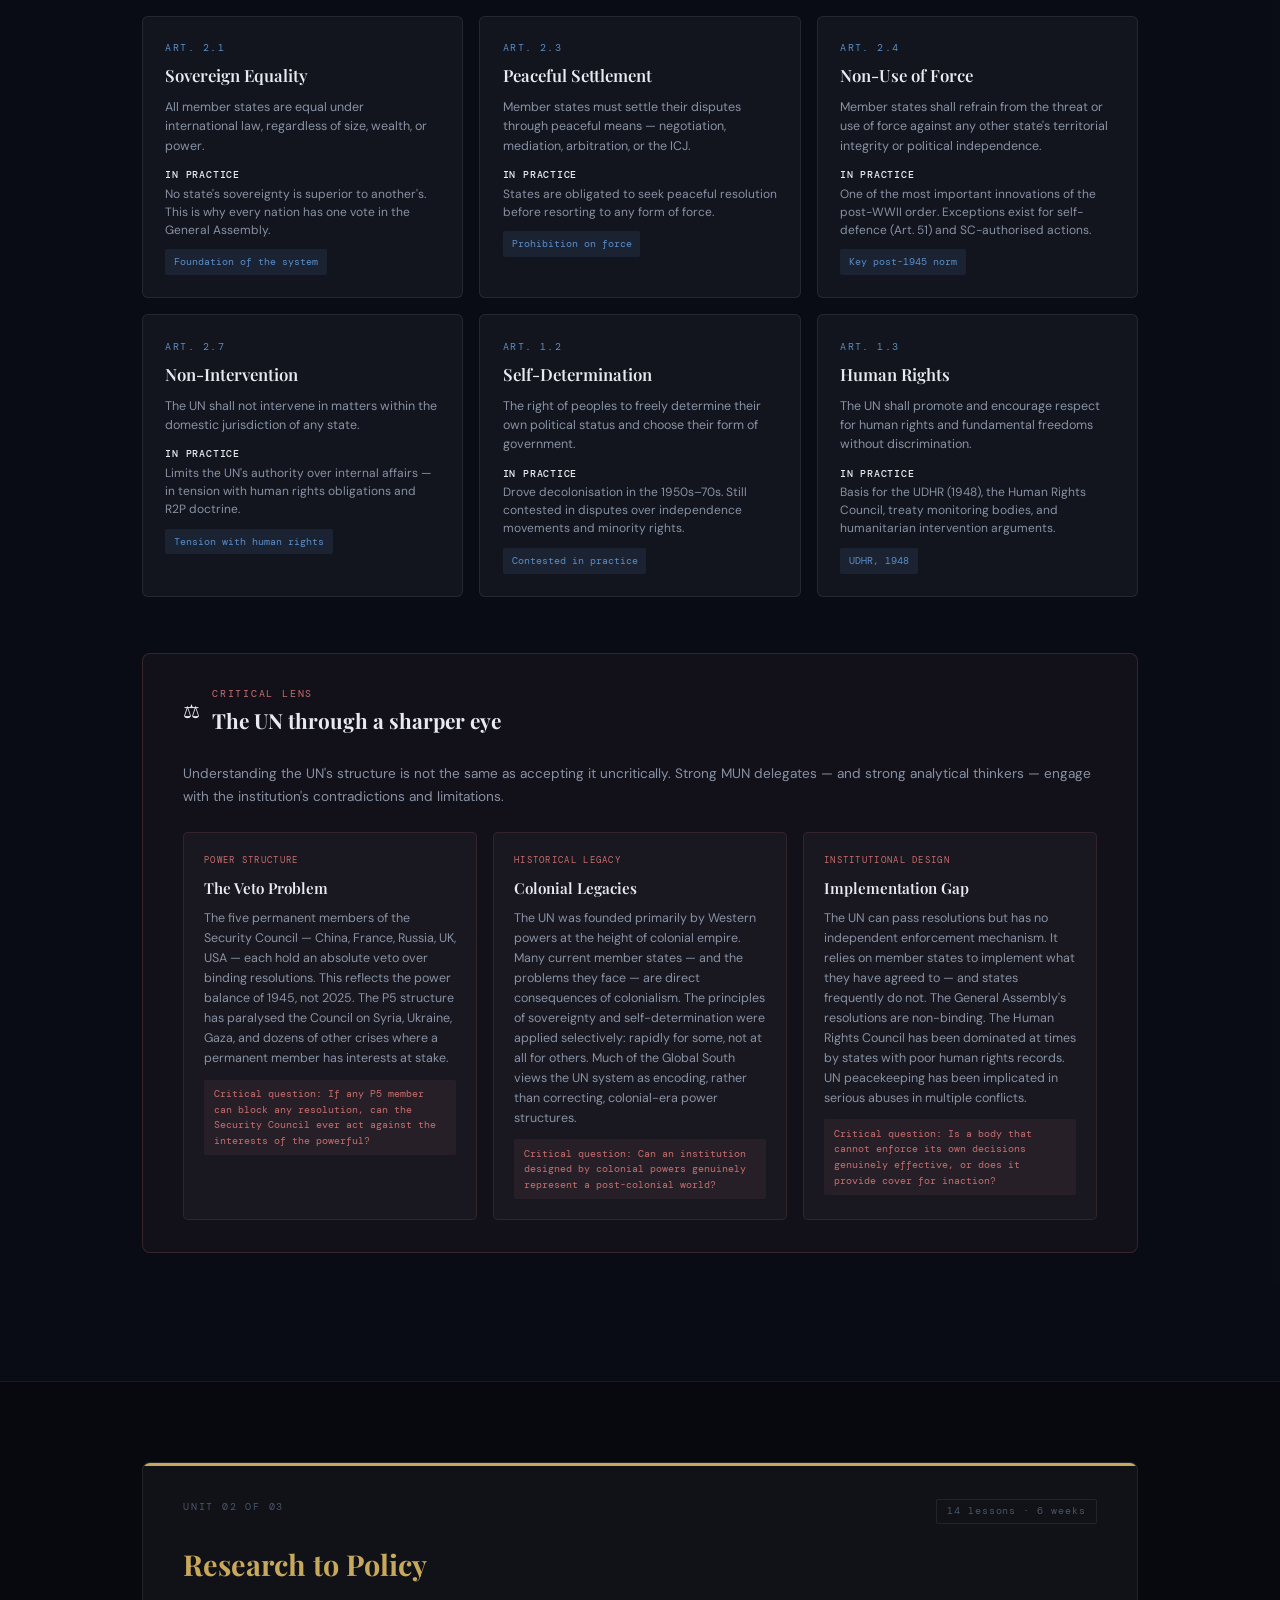
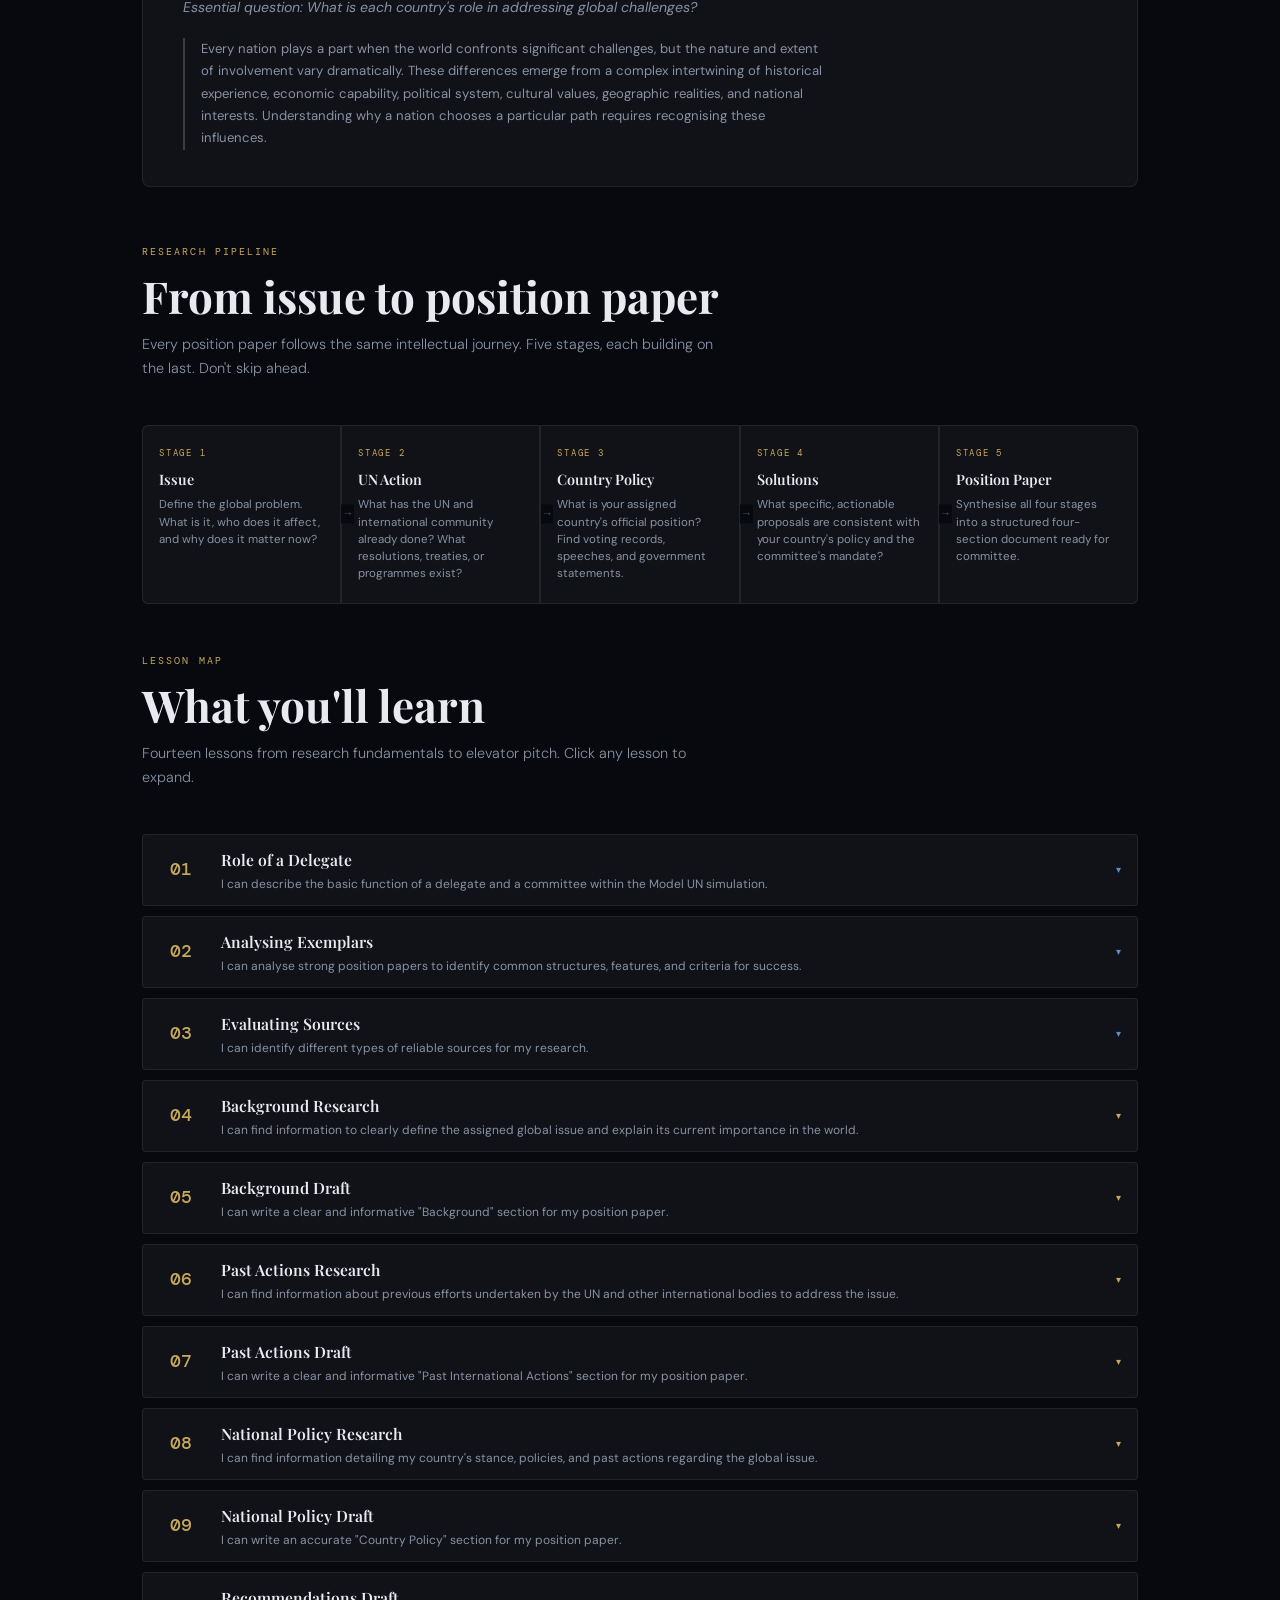
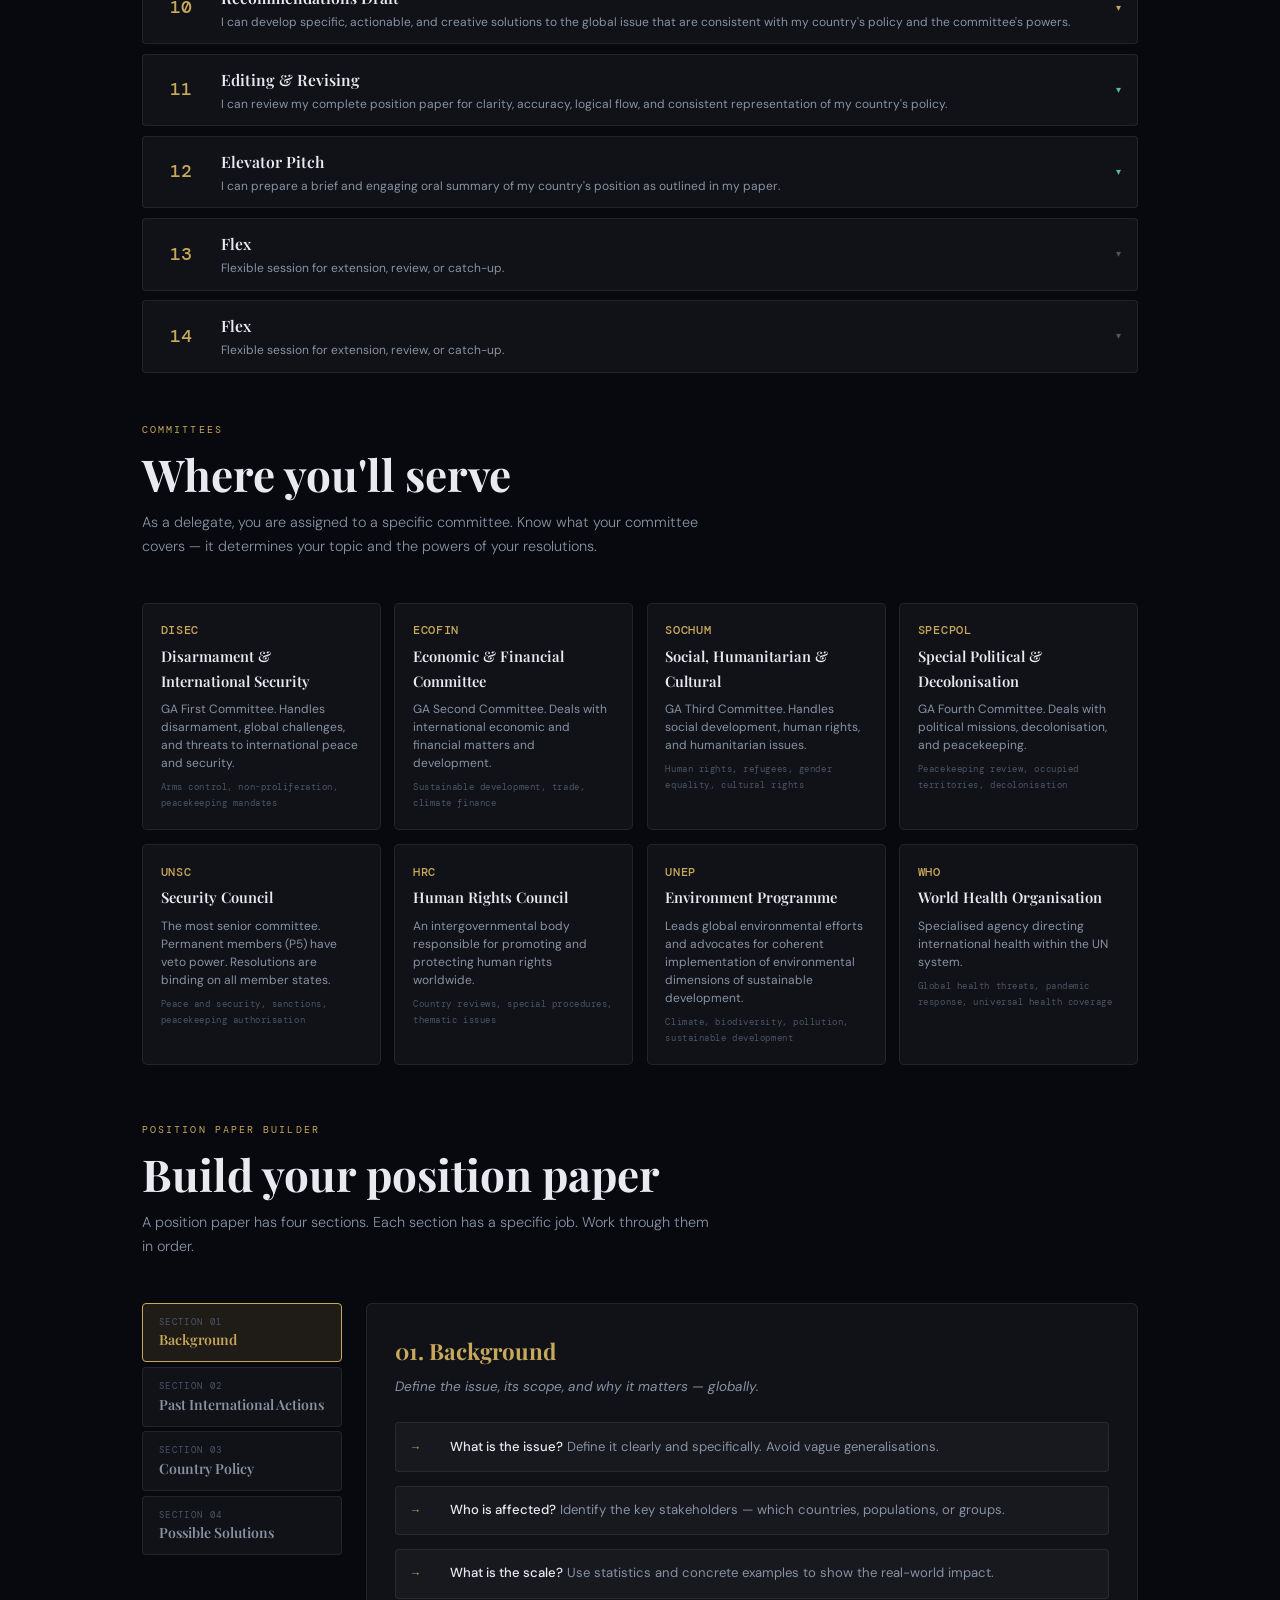
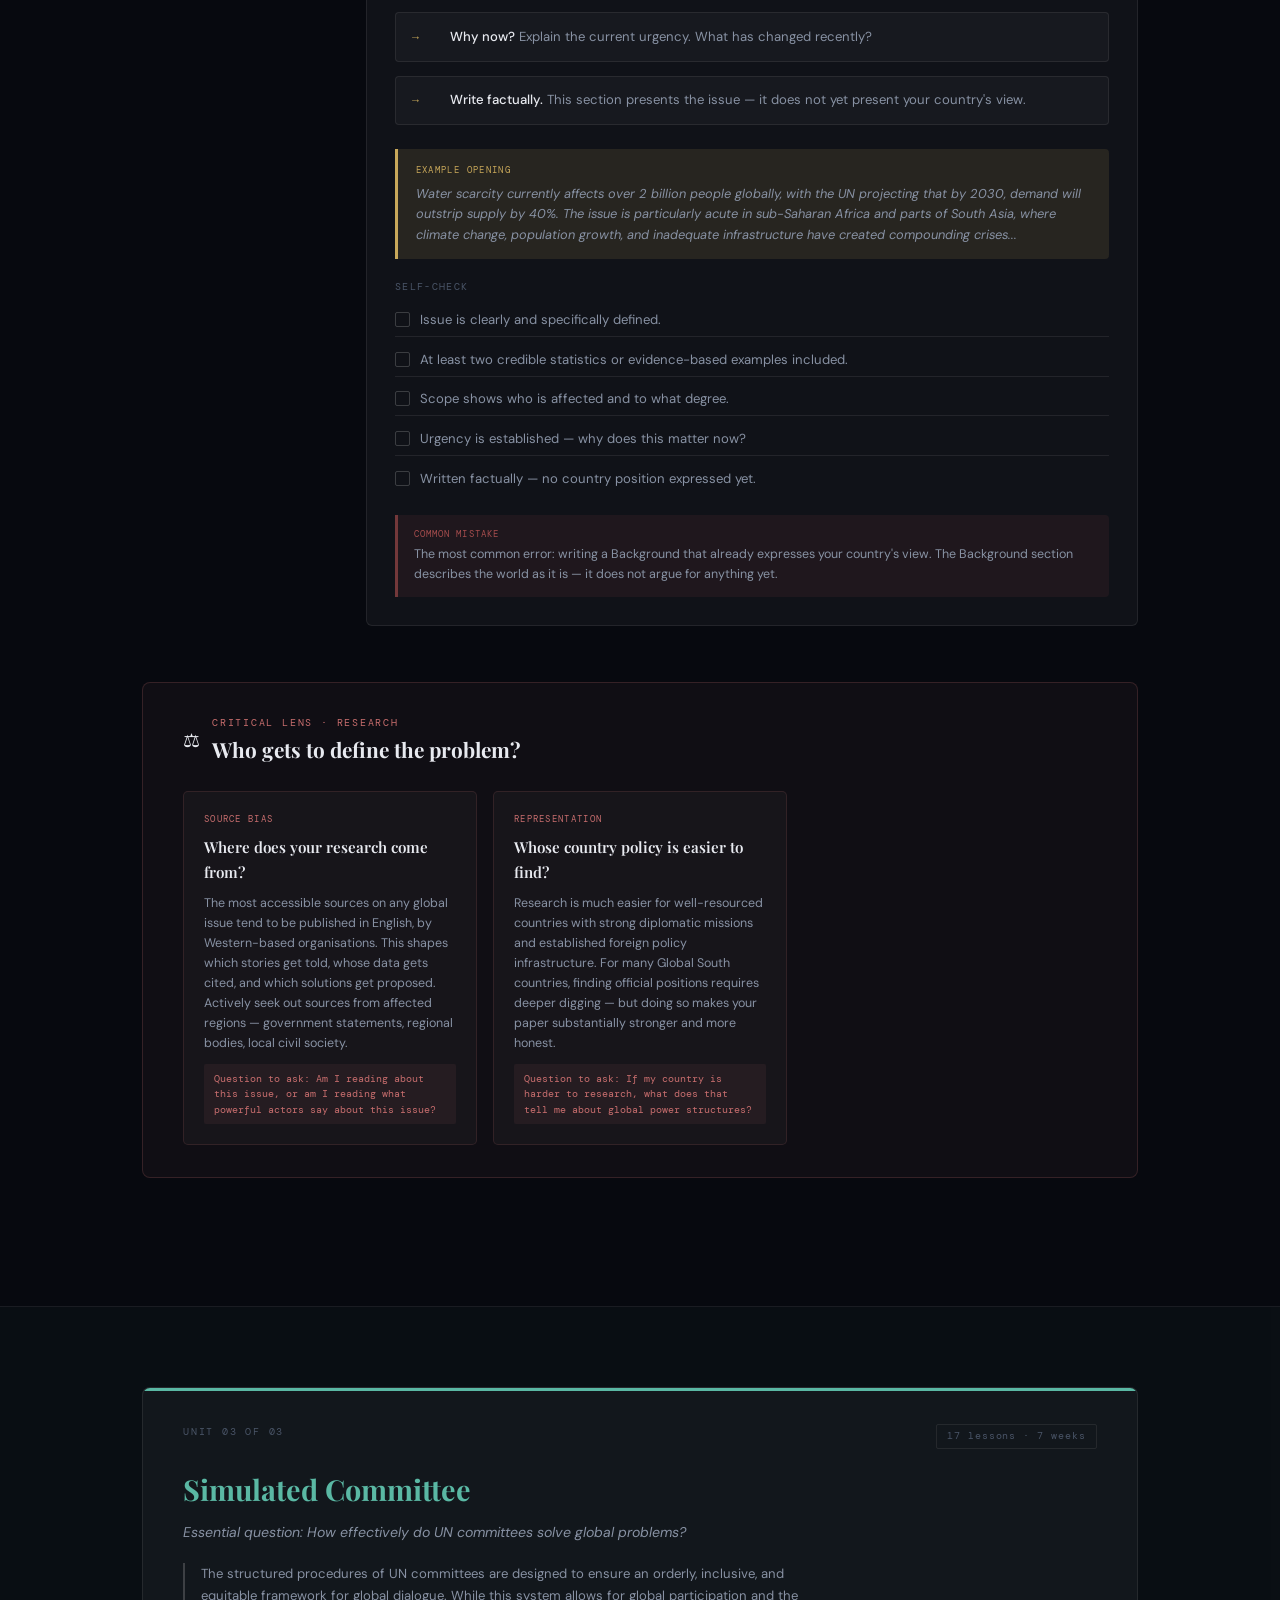
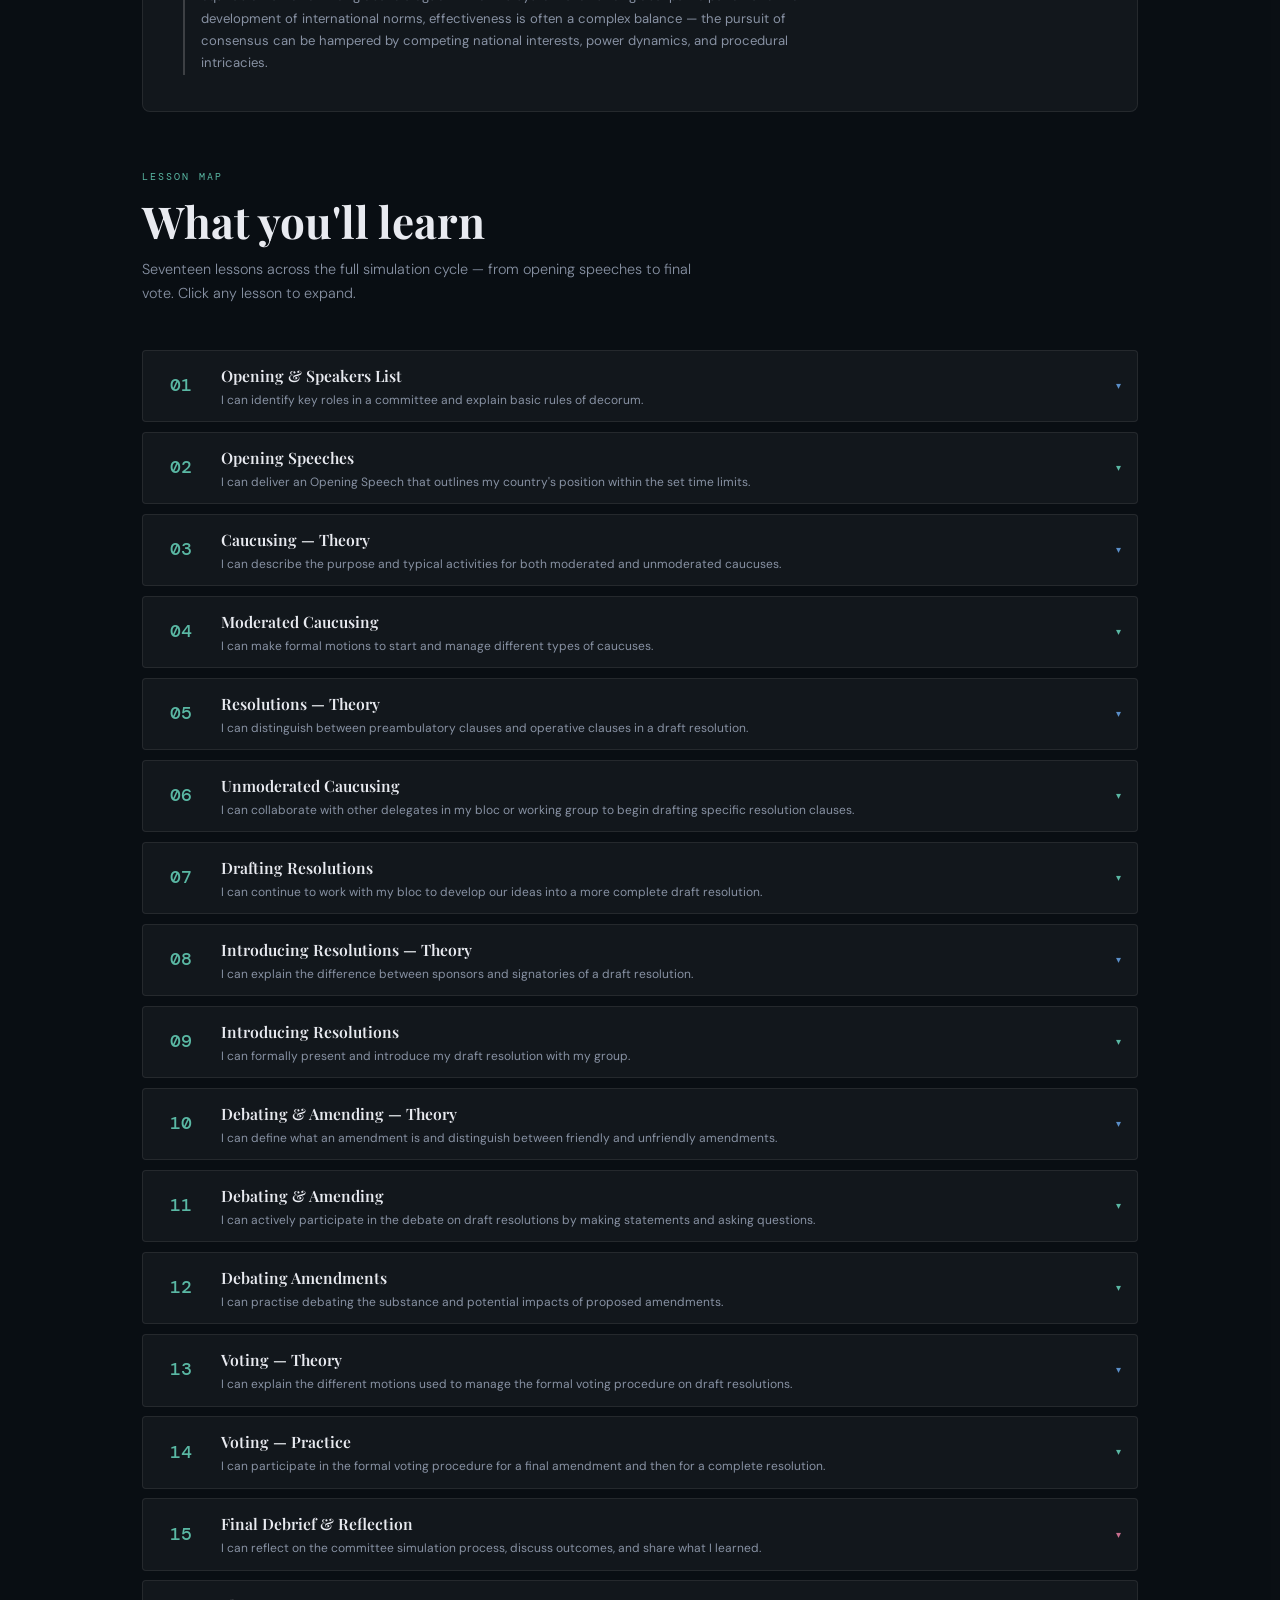
==== commit fab1babe: "Update PDF links in index.html" ====
--- a/index.html
+++ b/index.html
@@ -691,19 +691,19 @@
       <p class="sec-intro">Three print-ready PDFs — one for each major deliverable. Use them offline, annotate them, or print them for committee day.</p>
     </div>
     <div class="pdf-grid reveal">
-      <a class="pdf-card" href="pdfs/position-paper-template.pdf" download style="--pdf-accent:var(--u2)">
+      <a class="pdf-card" href="position-paper-template.pdf procedure-guide.pdf assessment-rubrics.pdf" download style="--pdf-accent:var(--u2)">
         <div class="pdf-card-tag">Unit 2 · Research to Policy</div>
         <div class="pdf-card-title">Position Paper Template</div>
         <div class="pdf-card-desc">All four sections with guidance prompts, example openings, self-check lists, and common mistake warnings. Print and annotate as you draft.</div>
         <div class="pdf-card-dl">Download PDF</div>
       </a>
-      <a class="pdf-card" href="pdfs/procedure-guide.pdf" download style="--pdf-accent:var(--u3)">
+      <a class="pdf-card" href="procedure-guide.pdf" download style="--pdf-accent:var(--u3)">
         <div class="pdf-card-tag">Unit 3 · Simulated Committee</div>
         <div class="pdf-card-title">Parliamentary Procedure Guide</div>
         <div class="pdf-card-desc">All points, motions, voting options, speech types, and caucus rules in one quick-reference document. Bring it to committee.</div>
         <div class="pdf-card-dl">Download PDF</div>
       </a>
-      <a class="pdf-card" href="pdfs/assessment-rubrics.pdf" download style="--pdf-accent:var(--u1)">
+      <a class="pdf-card" href="assessment-rubrics.pdf" download style="--pdf-accent:var(--u1)">
         <div class="pdf-card-tag">All Units · Assessment</div>
         <div class="pdf-card-title">Assessment Rubrics</div>
         <div class="pdf-card-desc">All four rubrics — position paper, opening speech, resolution drafting, and participation — with explicit level descriptors. Know what excellence looks like before you submit.</div>
--- a/style.css
+++ b/style.css
@@ -490,3 +490,294 @@
 .hero-heading { display: flex; align-items: center; gap: 1.25rem; margin-bottom: 1.1rem; }
 .hero-un-logo { height: 60px; width: auto; opacity: 0.55; filter: brightness(0) invert(1); flex-shrink: 0; }
 .hero-heading h1 { margin-bottom: 0; }
+
+/* ══════════════════════════════════════════
+   START HERE
+══════════════════════════════════════════ */
+.sh-grid {
+  display: grid;
+  grid-template-columns: repeat(auto-fill, minmax(260px, 1fr));
+  gap: 1.1rem;
+  margin-bottom: 0.5rem;
+}
+.sh-card {
+  background: var(--surface);
+  border: 1px solid var(--border);
+  border-radius: 6px;
+  padding: 1.5rem;
+  position: relative;
+  overflow: hidden;
+  transition: all 0.2s;
+}
+.sh-card::before {
+  content: '';
+  position: absolute;
+  top: 0; left: 0; right: 0;
+  height: 3px;
+  background: var(--shc);
+}
+.sh-card:hover {
+  border-color: var(--border-hi);
+  background: var(--surface-2);
+  transform: translateY(-2px);
+}
+.sh-unit-tag {
+  font-family: var(--mono);
+  font-size: 0.58rem;
+  letter-spacing: 0.16em;
+  text-transform: uppercase;
+  color: var(--shc);
+  margin-bottom: 0.5rem;
+}
+.sh-title {
+  font-family: var(--serif);
+  font-size: 1.1rem;
+  font-weight: 600;
+  color: var(--text);
+  margin-bottom: 0.6rem;
+  line-height: 1.3;
+}
+.sh-body {
+  font-size: 0.8rem;
+  color: var(--text-2);
+  line-height: 1.65;
+  margin-bottom: 1rem;
+}
+.sh-links {
+  display: flex;
+  flex-direction: column;
+  gap: 0.3rem;
+}
+.sh-link {
+  font-family: var(--mono);
+  font-size: 0.65rem;
+  letter-spacing: 0.08em;
+  color: var(--shc);
+  text-decoration: none;
+  transition: opacity 0.2s;
+}
+.sh-link:hover { opacity: 0.7; }
+
+/* ── FLAGSHIP ── */
+.flagship-grid {
+  display: grid;
+  grid-template-columns: 1fr 1fr;
+  gap: 1.1rem;
+}
+.flagship-card {
+  display: block;
+  background: var(--surface);
+  border: 1px solid var(--border);
+  border-radius: 6px;
+  padding: 1.6rem;
+  text-decoration: none;
+  position: relative;
+  overflow: hidden;
+  transition: all 0.2s;
+}
+.flagship-card::before {
+  content: '';
+  position: absolute;
+  top: 0; left: 0; right: 0;
+  height: 3px;
+  background: var(--fc);
+}
+.flagship-card:hover {
+  border-color: var(--fc);
+  background: var(--surface-2);
+  transform: translateY(-2px);
+  box-shadow: 0 0 24px rgba(0,0,0,0.3);
+}
+.flagship-badge {
+  font-family: var(--mono);
+  font-size: 0.56rem;
+  letter-spacing: 0.16em;
+  text-transform: uppercase;
+  color: var(--fc);
+  background: rgba(255,255,255,0.06);
+  border: 1px solid var(--fc);
+  padding: 0.15rem 0.5rem;
+  border-radius: 2px;
+  display: inline-block;
+  margin-bottom: 0.7rem;
+}
+.flagship-title {
+  font-family: var(--serif);
+  font-size: 1.15rem;
+  font-weight: 600;
+  color: var(--text);
+  margin-bottom: 0.5rem;
+  line-height: 1.3;
+}
+.flagship-body {
+  font-size: 0.8rem;
+  color: var(--text-2);
+  line-height: 1.65;
+  margin-bottom: 1rem;
+}
+.flagship-cta {
+  font-family: var(--mono);
+  font-size: 0.65rem;
+  letter-spacing: 0.1em;
+  color: var(--fc);
+}
+
+/* ── PROGRESSION ARC ── */
+.progression-arc {
+  display: flex;
+  align-items: flex-start;
+  gap: 0;
+  overflow-x: auto;
+  padding-bottom: 0.5rem;
+}
+.prog-stage {
+  display: flex;
+  flex-direction: column;
+  align-items: center;
+  min-width: 200px;
+  flex: 1;
+}
+.prog-node {
+  width: 16px;
+  height: 16px;
+  border-radius: 50%;
+  background: var(--pc);
+  box-shadow: 0 0 14px var(--pc);
+  margin-bottom: 1rem;
+  flex-shrink: 0;
+}
+.prog-content {
+  background: var(--surface);
+  border: 1px solid var(--border);
+  border-top: 2px solid var(--pc);
+  border-radius: 4px;
+  padding: 1rem 1.1rem;
+  width: 100%;
+  transition: all 0.2s;
+}
+.prog-content:hover { border-color: var(--border-hi); border-top-color: var(--pc); }
+.prog-label {
+  font-family: var(--mono);
+  font-size: 0.57rem;
+  letter-spacing: 0.14em;
+  text-transform: uppercase;
+  color: var(--pc);
+  margin-bottom: 0.3rem;
+}
+.prog-title {
+  font-family: var(--serif);
+  font-size: 0.95rem;
+  font-weight: 600;
+  color: var(--text);
+  margin-bottom: 0.6rem;
+}
+.prog-items {
+  display: flex;
+  flex-direction: column;
+  gap: 0.25rem;
+}
+.prog-items span {
+  font-size: 0.75rem;
+  color: var(--text-2);
+  padding-left: 0.75rem;
+  position: relative;
+}
+.prog-items span::before {
+  content: '→';
+  position: absolute;
+  left: 0;
+  color: var(--pc);
+  font-size: 0.65rem;
+}
+.prog-connector {
+  width: 40px;
+  height: 2px;
+  background: linear-gradient(to right, var(--u1), var(--u3));
+  flex-shrink: 0;
+  margin-top: 7px;
+  opacity: 0.4;
+}
+
+/* ══════════════════════════════════════════
+   PATHWAYS
+══════════════════════════════════════════ */
+.pathway-grid {
+  display: grid;
+  grid-template-columns: repeat(auto-fill, minmax(280px, 1fr));
+  gap: 1.1rem;
+}
+.pathway-card {
+  background: var(--surface);
+  border: 1px solid var(--border);
+  border-radius: 6px;
+  padding: 1.5rem;
+  transition: all 0.2s;
+  position: relative;
+  overflow: hidden;
+}
+.pathway-card:hover {
+  border-color: var(--border-hi);
+  background: var(--surface-2);
+}
+.pathway-card::before {
+  content: '';
+  position: absolute;
+  left: 0; top: 0; bottom: 0;
+  width: 3px;
+  background: var(--pwc);
+}
+.pathway-icon {
+  font-size: 1.25rem;
+  margin-bottom: 0.6rem;
+  display: block;
+}
+.pathway-title {
+  font-family: var(--serif);
+  font-size: 1.05rem;
+  font-weight: 600;
+  color: var(--text);
+  margin-bottom: 0.35rem;
+}
+.pathway-goal {
+  font-size: 0.75rem;
+  color: var(--pwc);
+  font-family: var(--mono);
+  letter-spacing: 0.06em;
+  margin-bottom: 0.75rem;
+  font-style: italic;
+}
+.pathway-steps {
+  display: flex;
+  flex-direction: column;
+  gap: 0.3rem;
+  margin-bottom: 1rem;
+}
+.pathway-step {
+  display: flex;
+  align-items: center;
+  gap: 0.5rem;
+  font-size: 0.78rem;
+  color: var(--text-2);
+}
+.pathway-step-num {
+  font-family: var(--mono);
+  font-size: 0.6rem;
+  color: var(--pwc);
+  min-width: 1.2rem;
+  font-weight: 500;
+}
+.pathway-step a {
+  color: var(--text-2);
+  text-decoration: none;
+  transition: color 0.2s;
+}
+.pathway-step a:hover { color: var(--pwc); }
+
+/* RESPONSIVE ADDITIONS */
+@media (max-width: 640px) {
+  .sh-grid, .flagship-grid, .pathway-grid { grid-template-columns: 1fr; }
+  .progression-arc { flex-direction: column; align-items: stretch; }
+  .prog-connector { width: 2px; height: 24px; background: linear-gradient(to bottom, var(--u1), var(--u3)); margin: 0 auto; }
+  .prog-stage { align-items: flex-start; }
+  .prog-node { margin-bottom: 0.75rem; }
+}
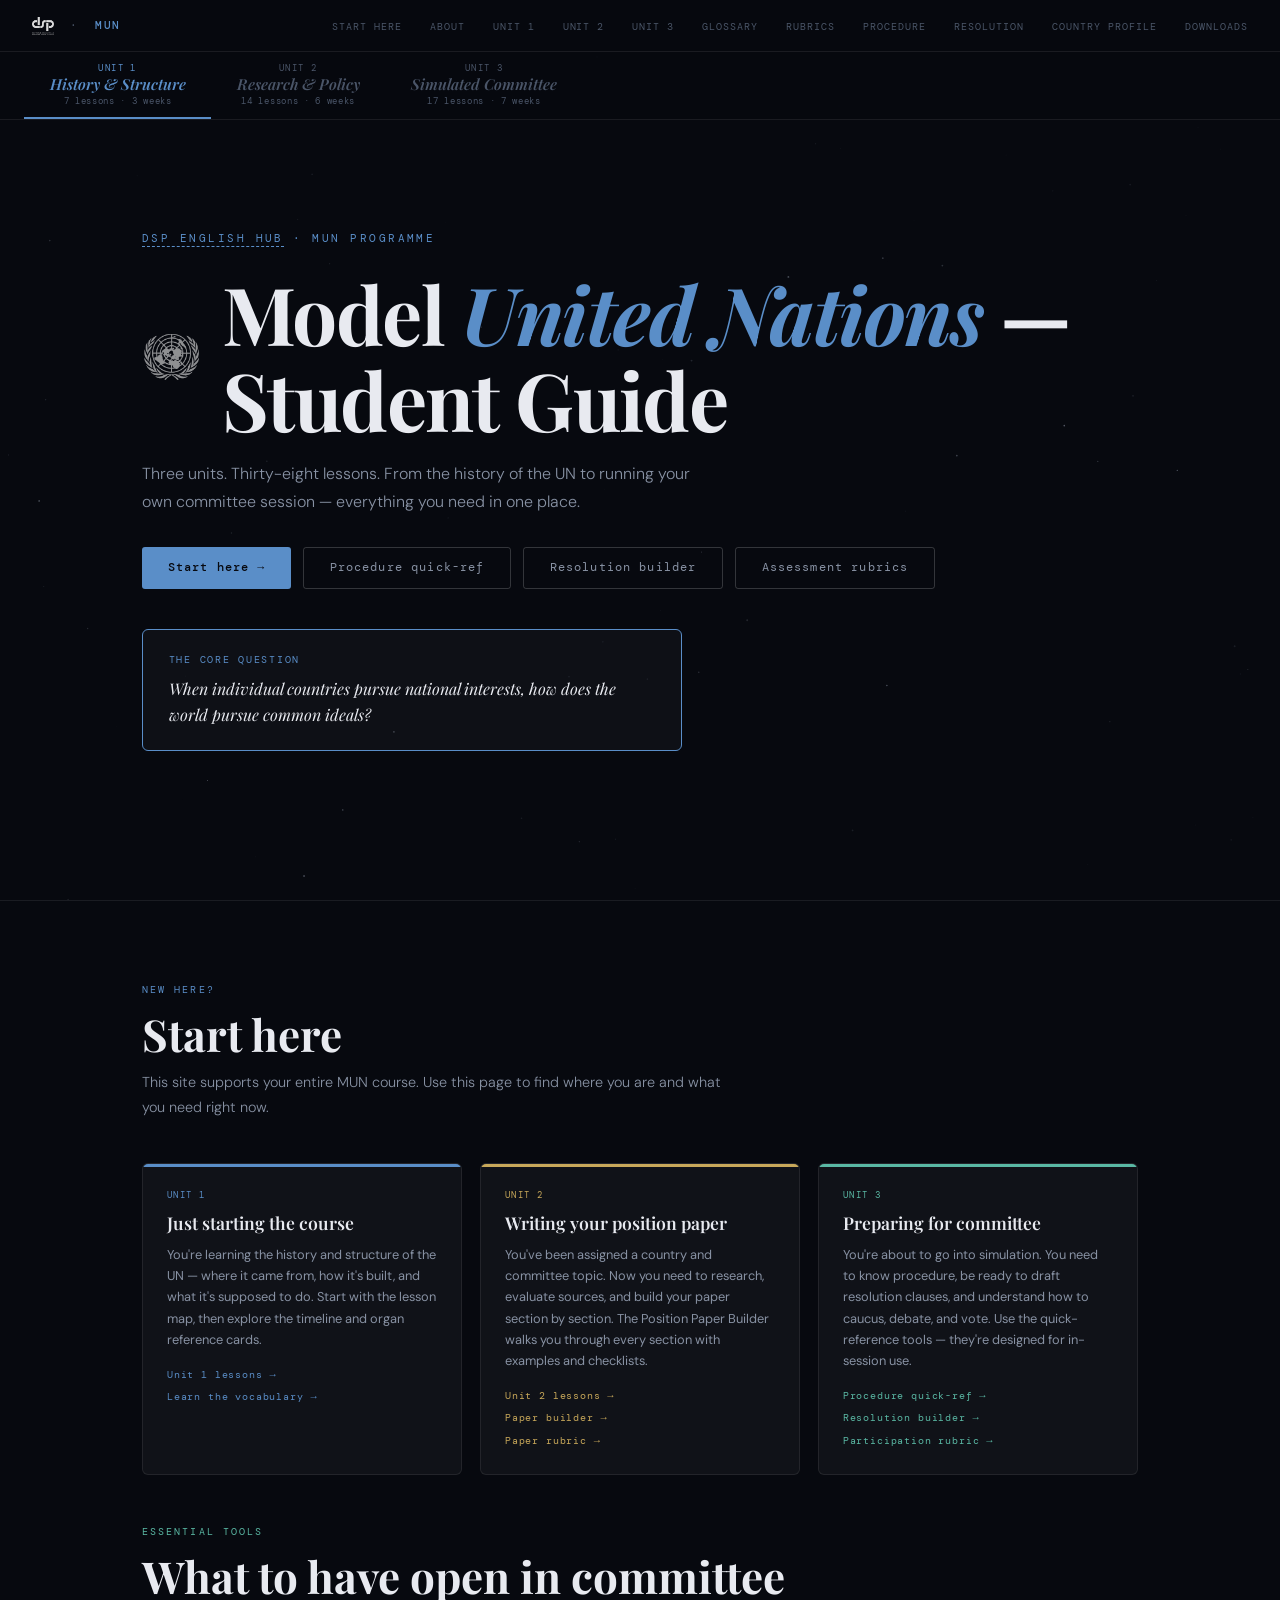
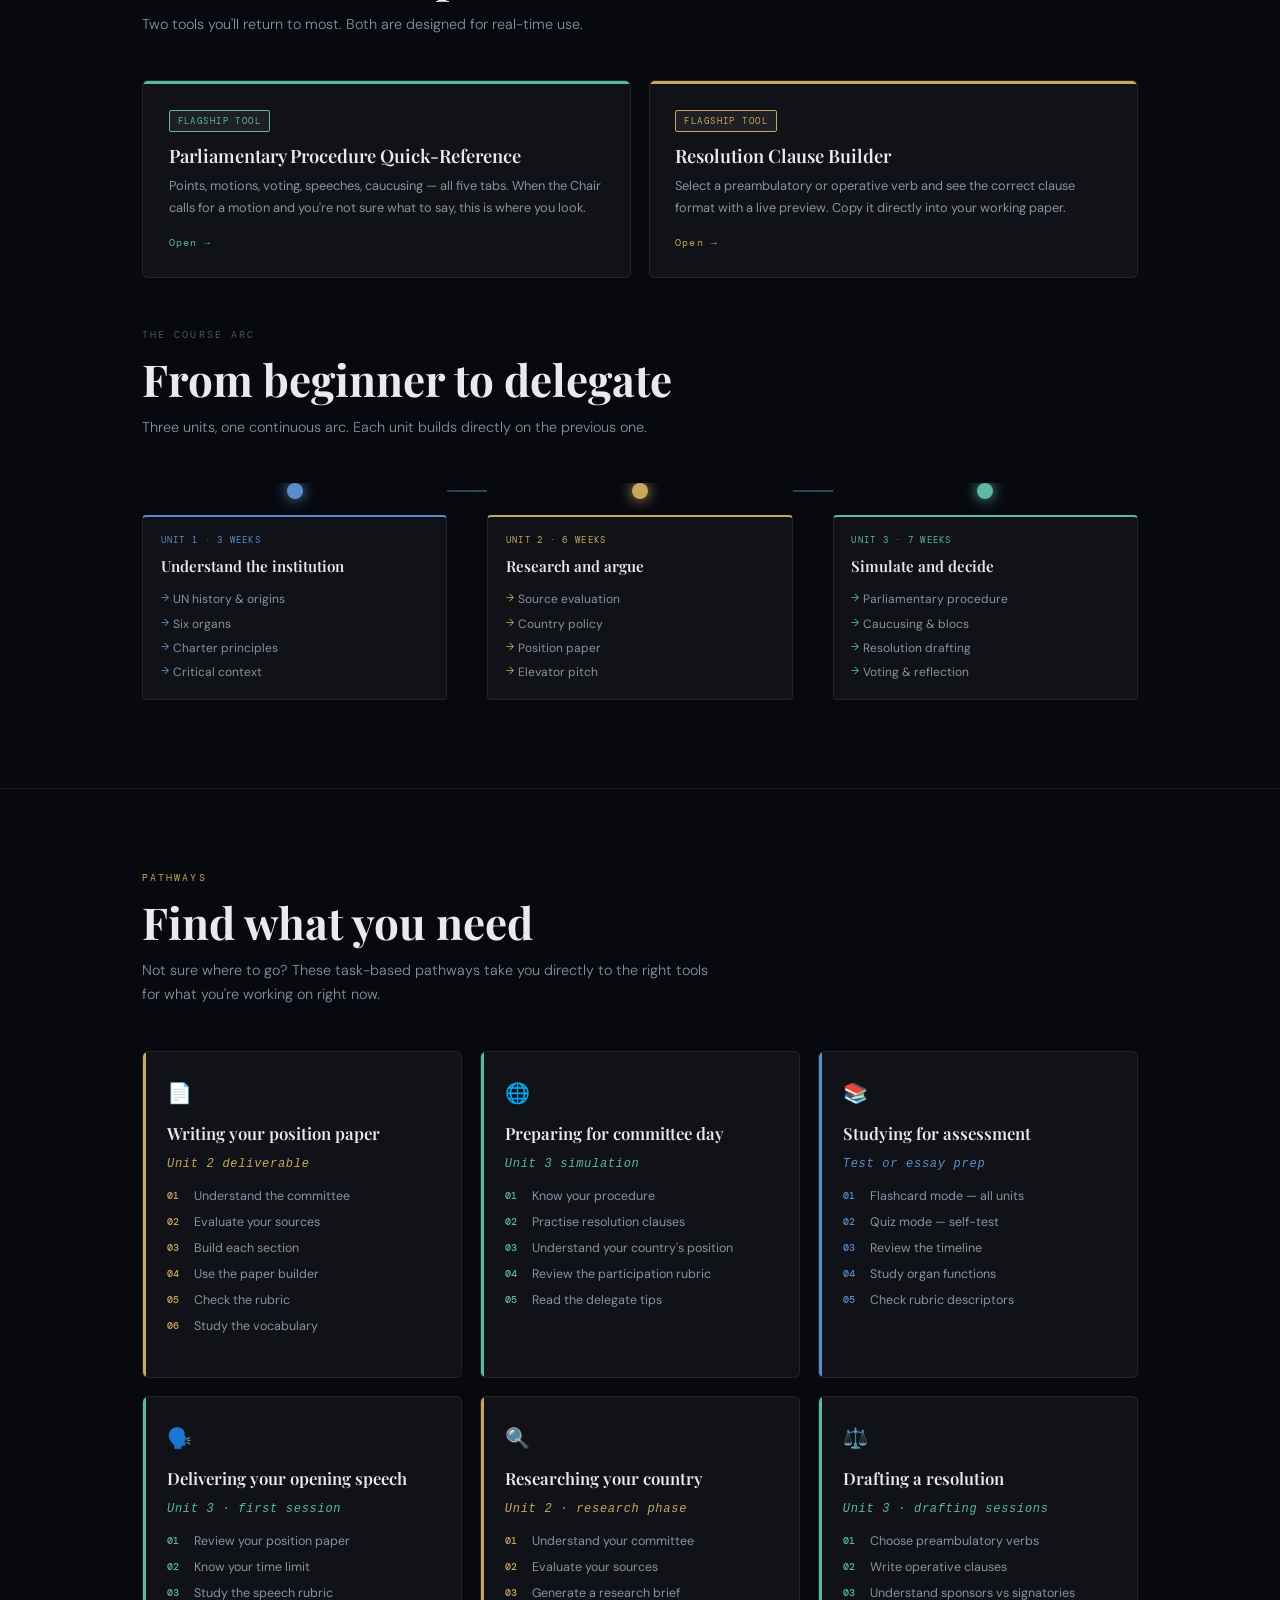
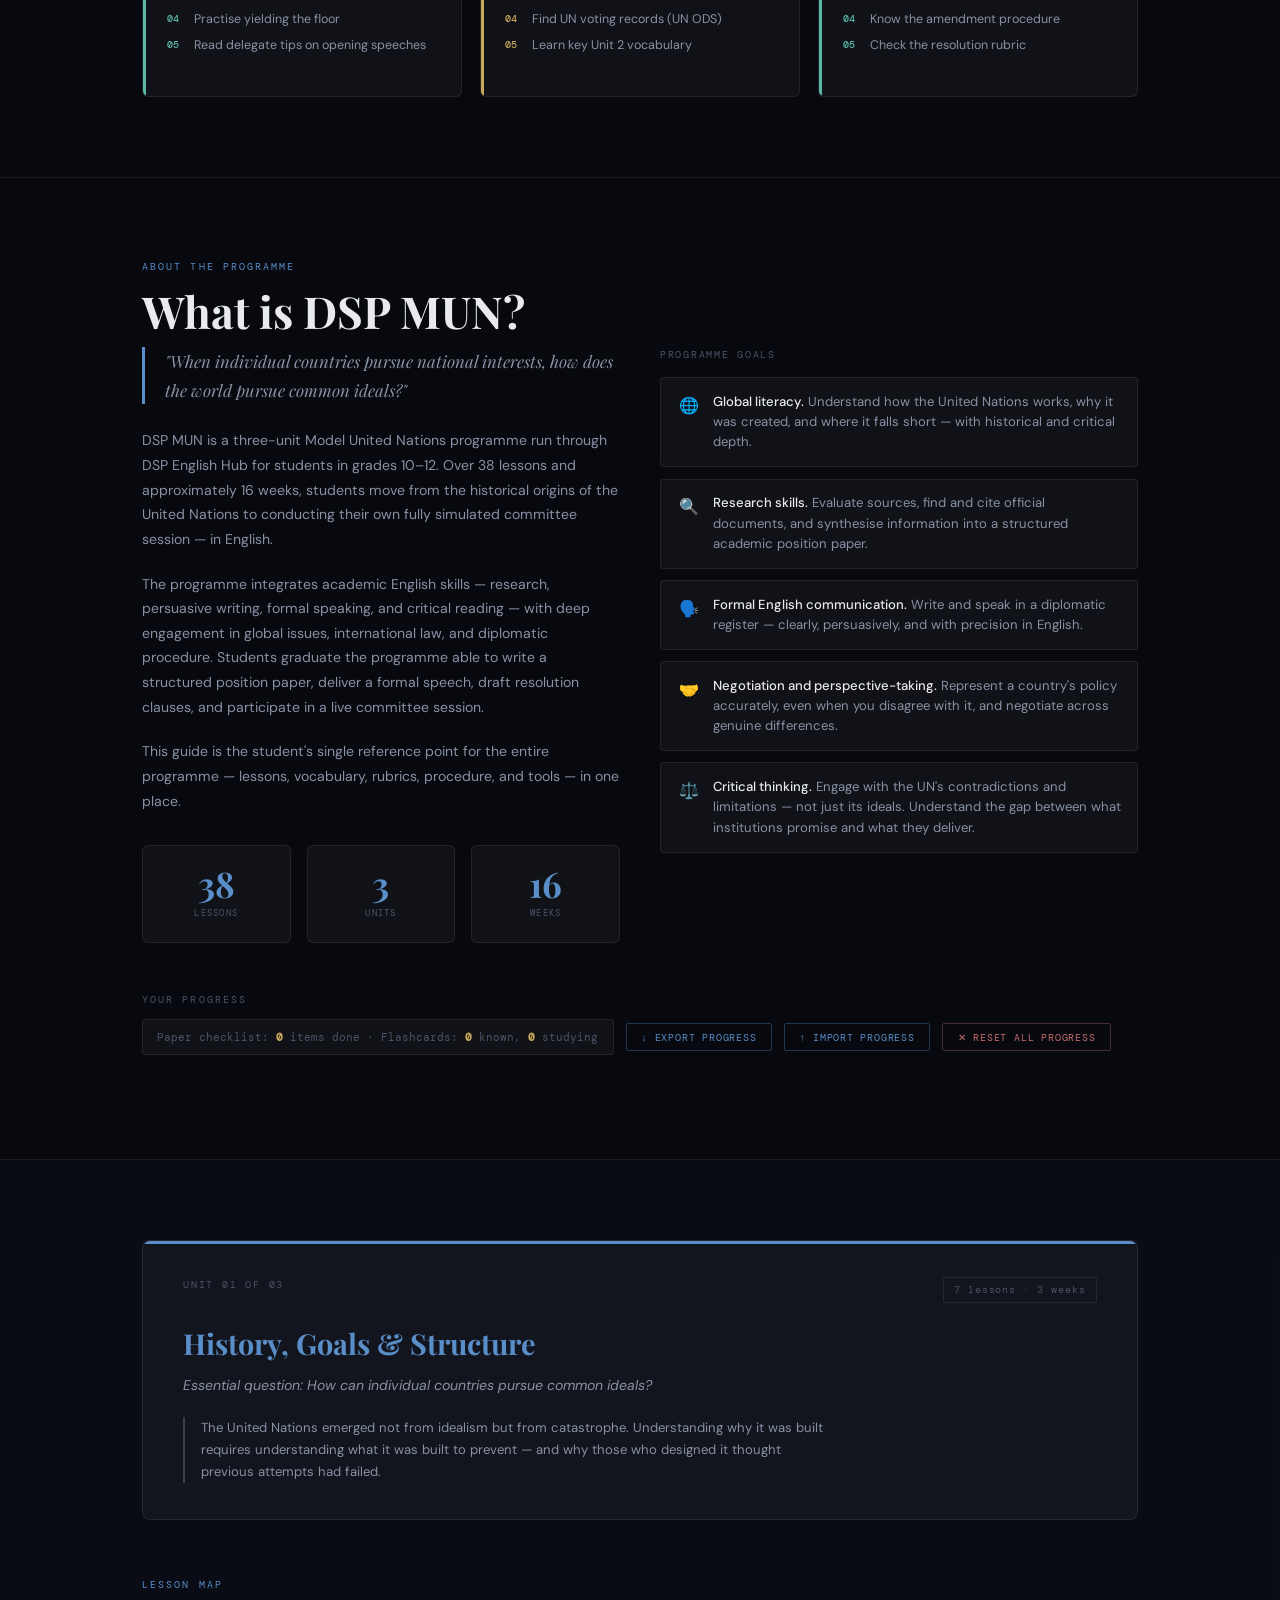
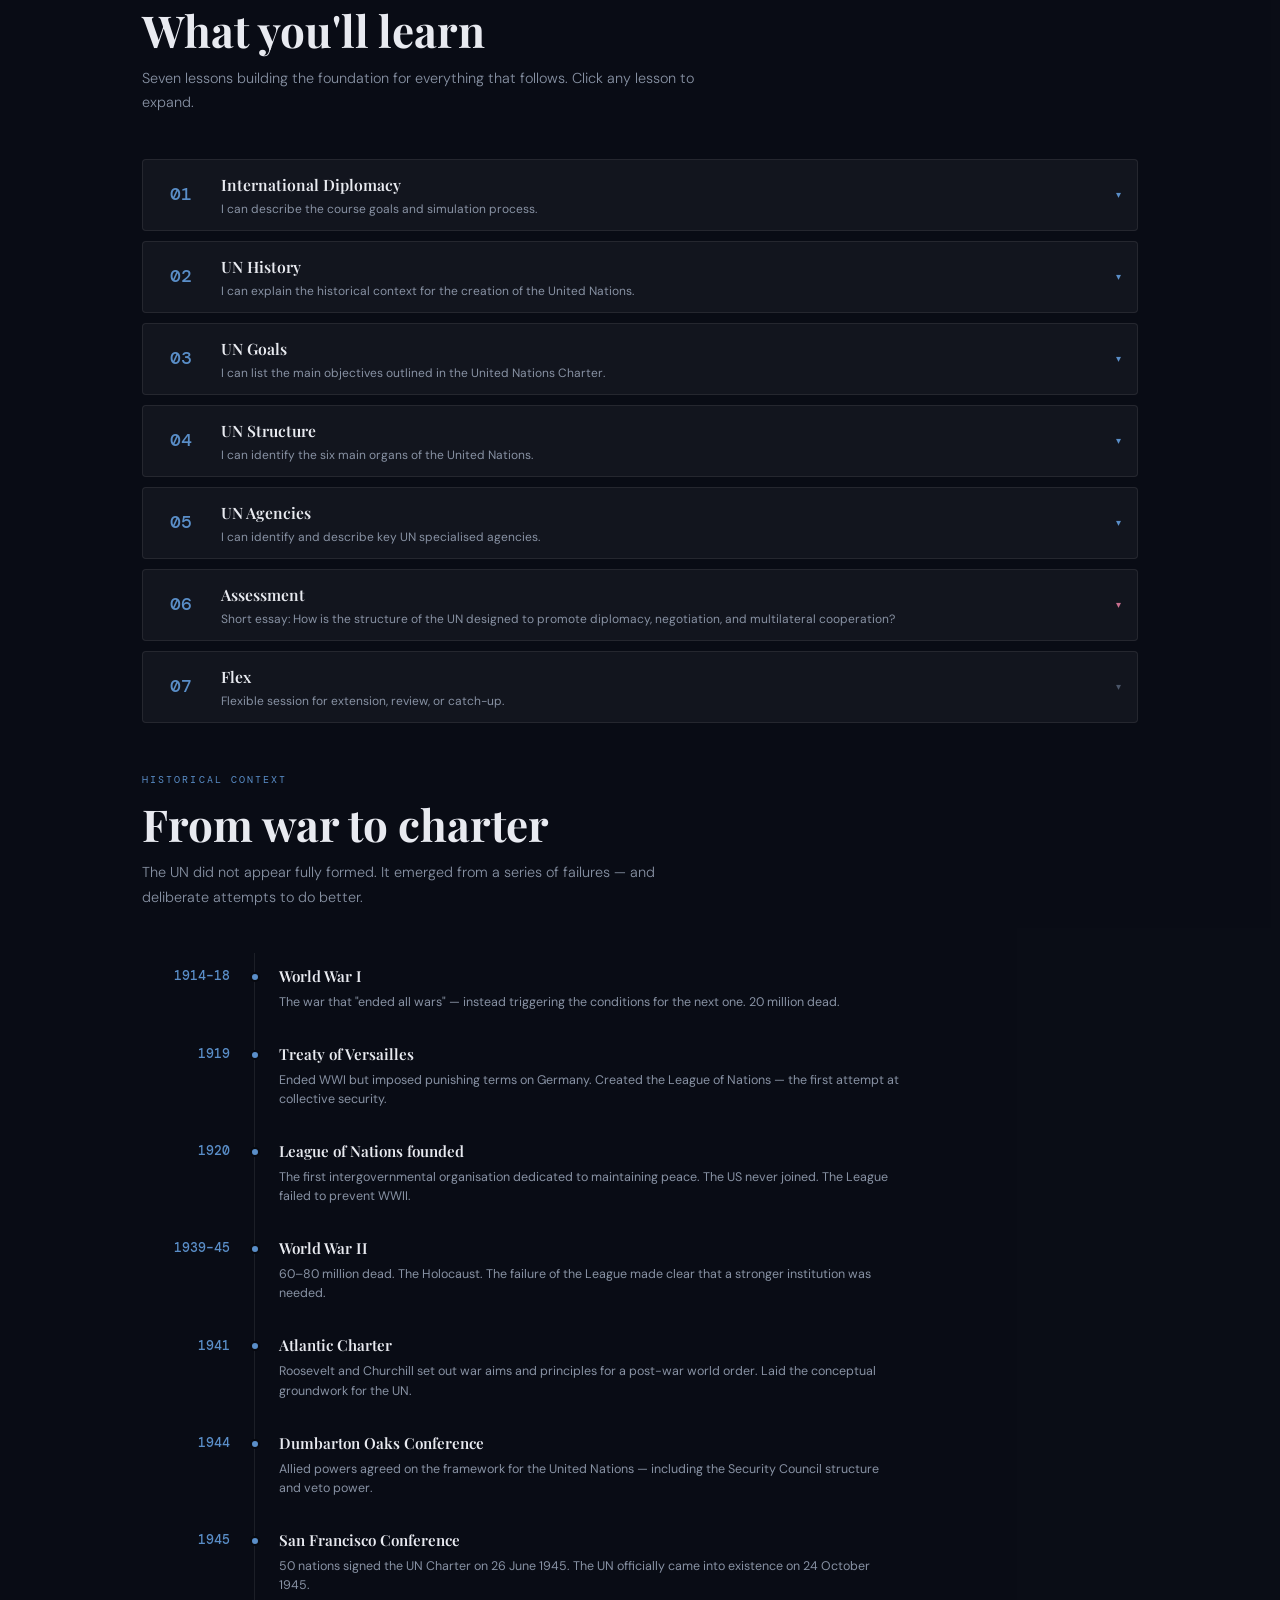
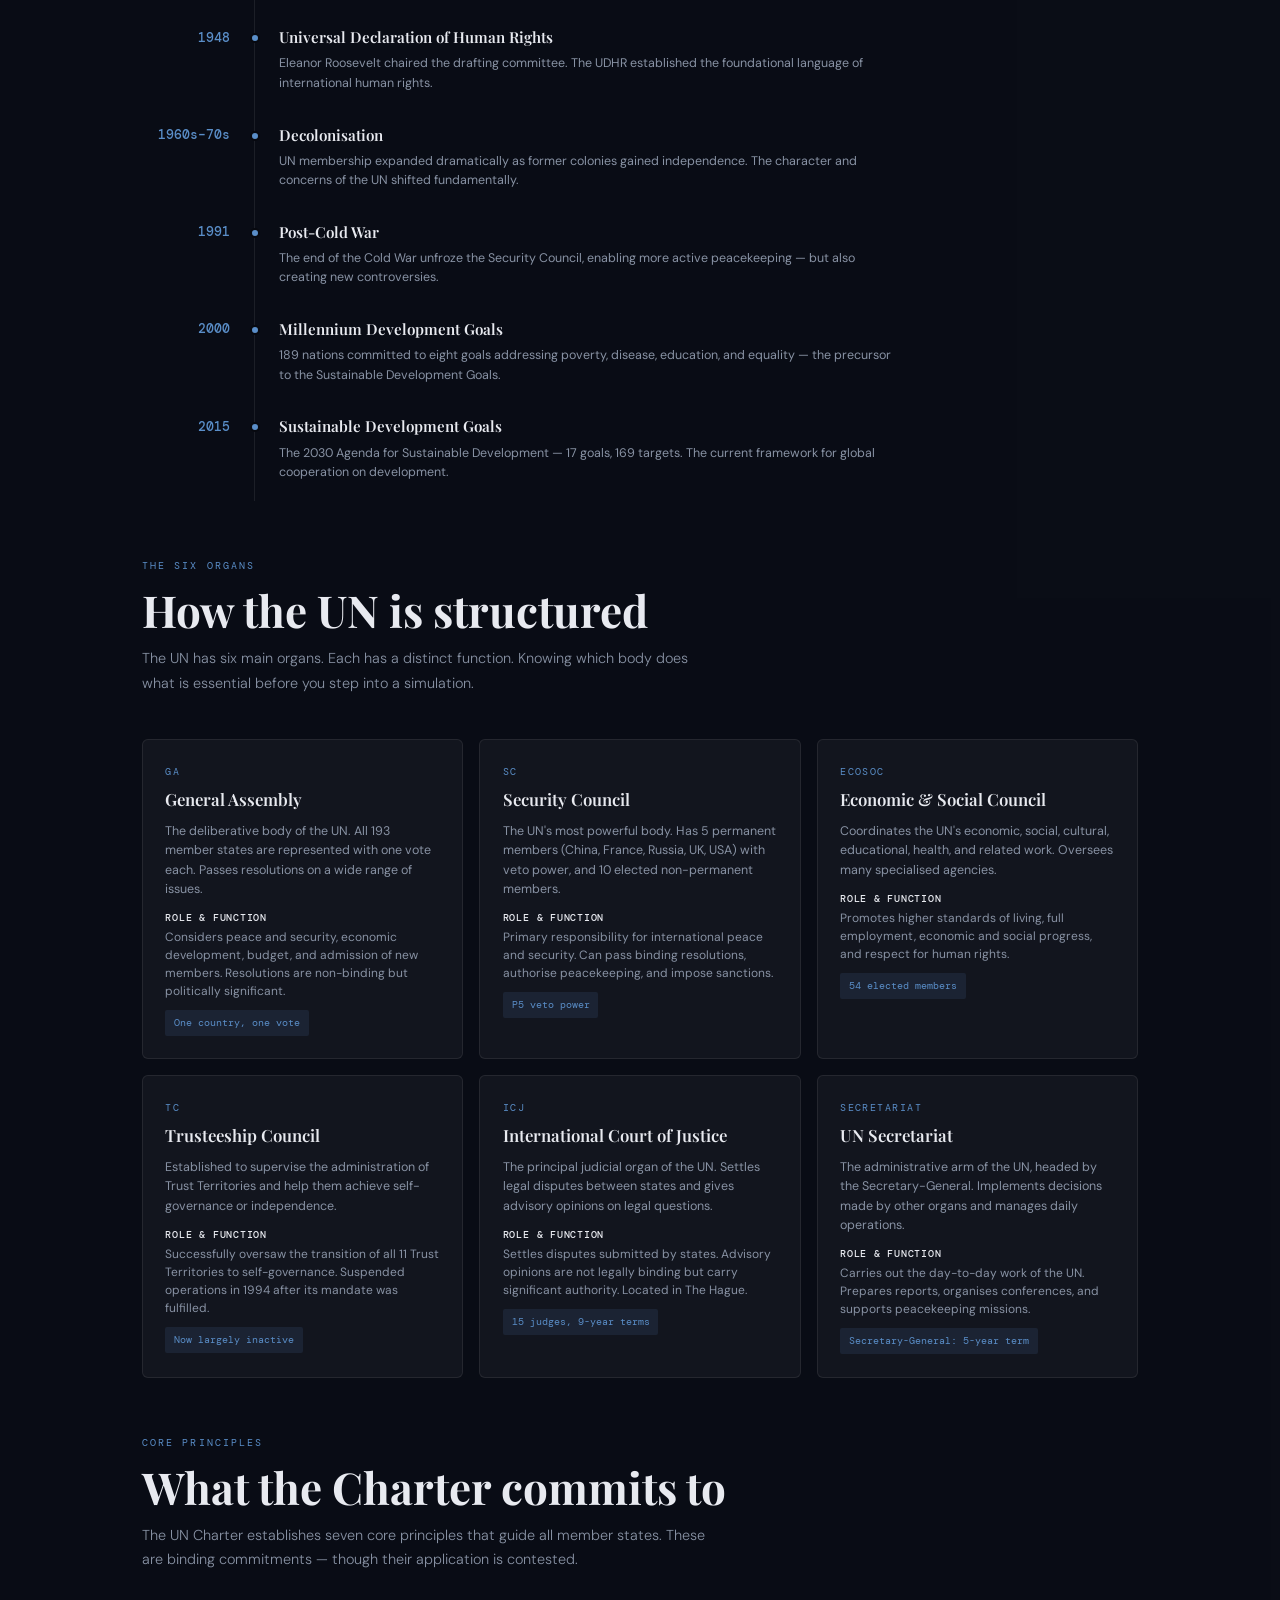
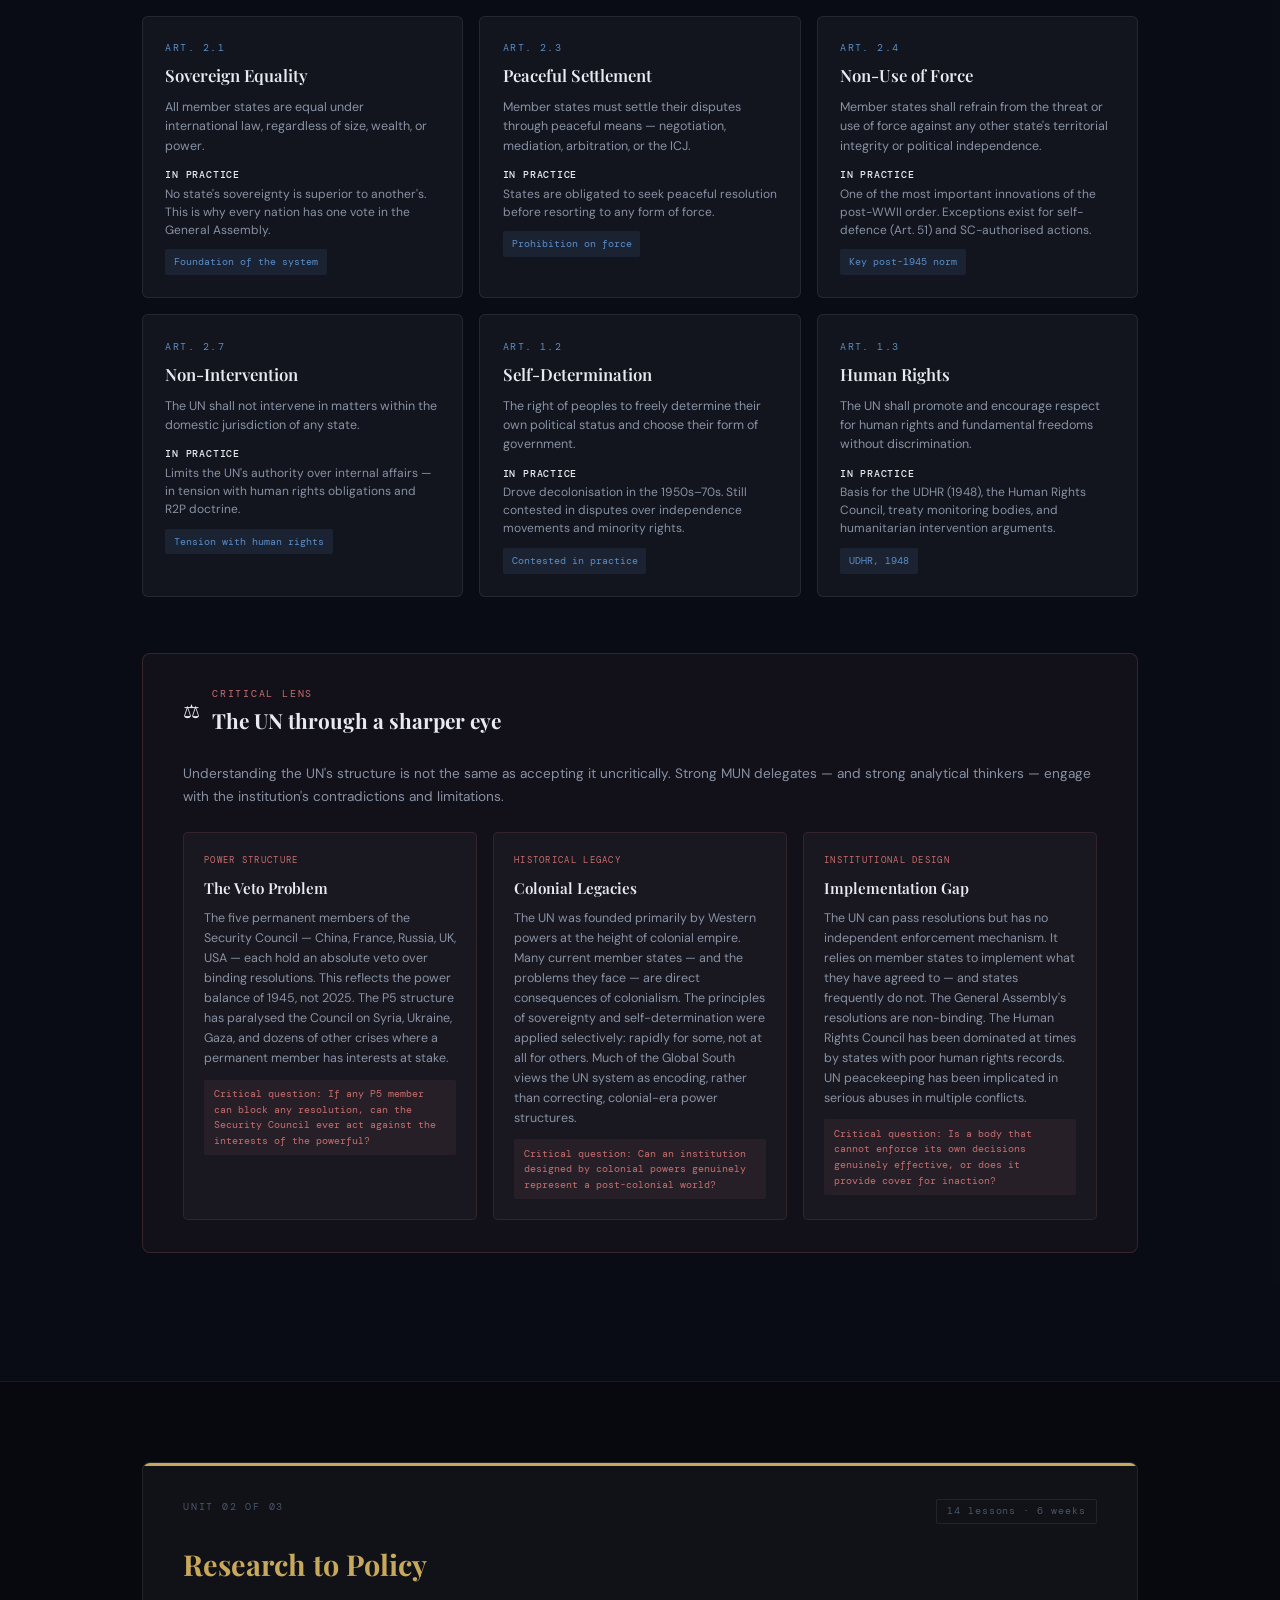
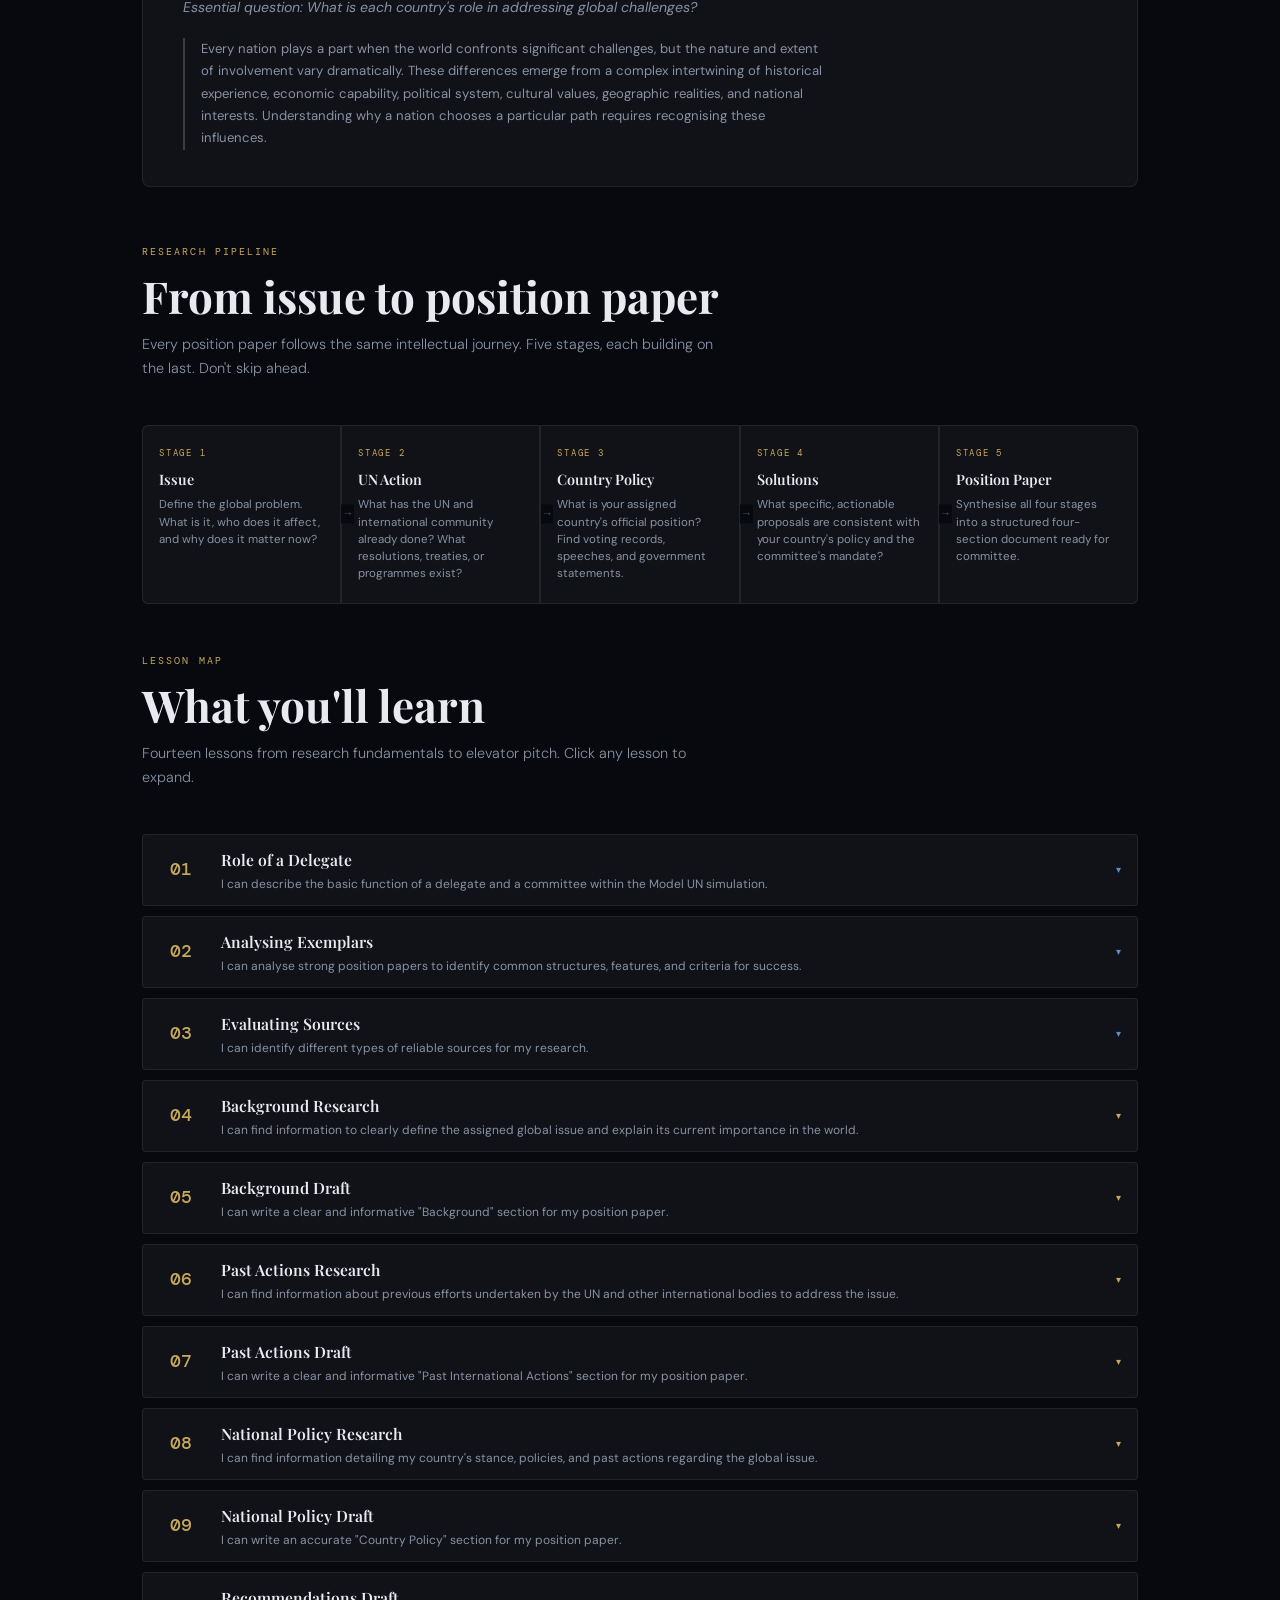
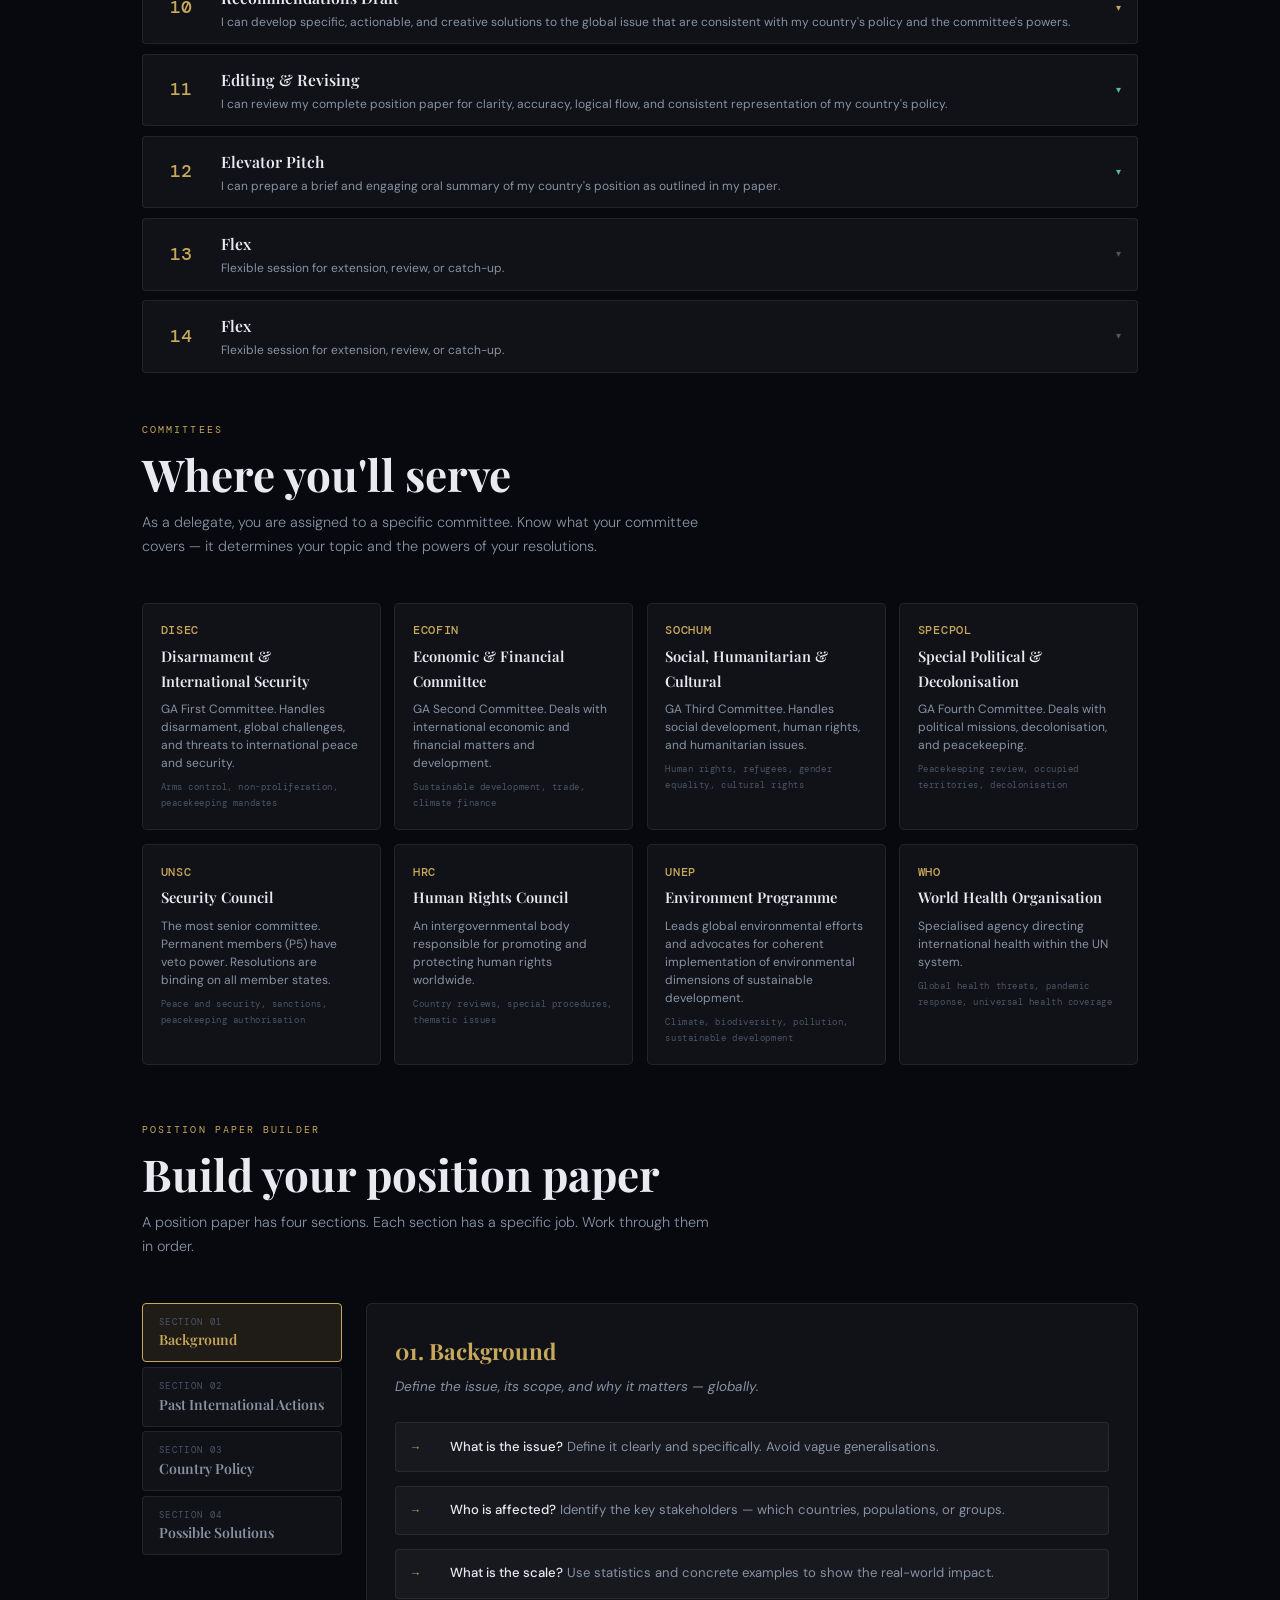
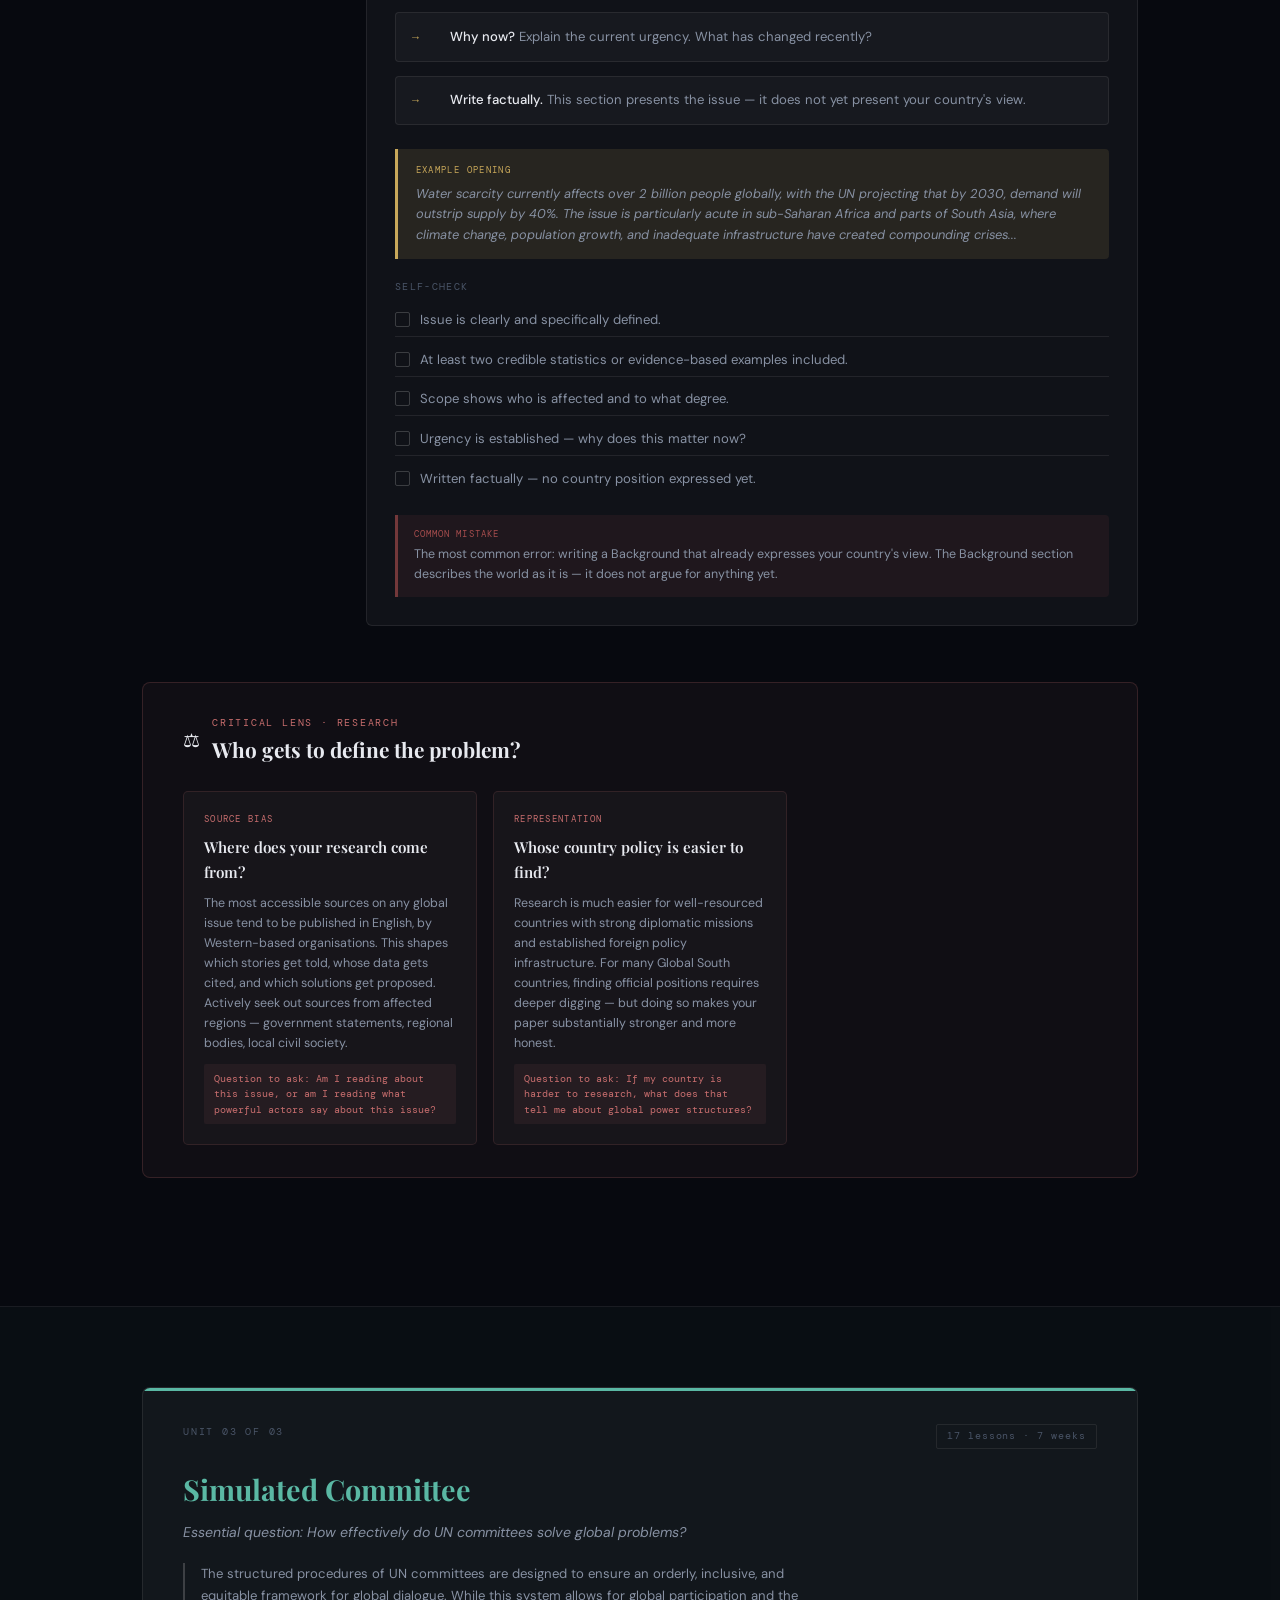
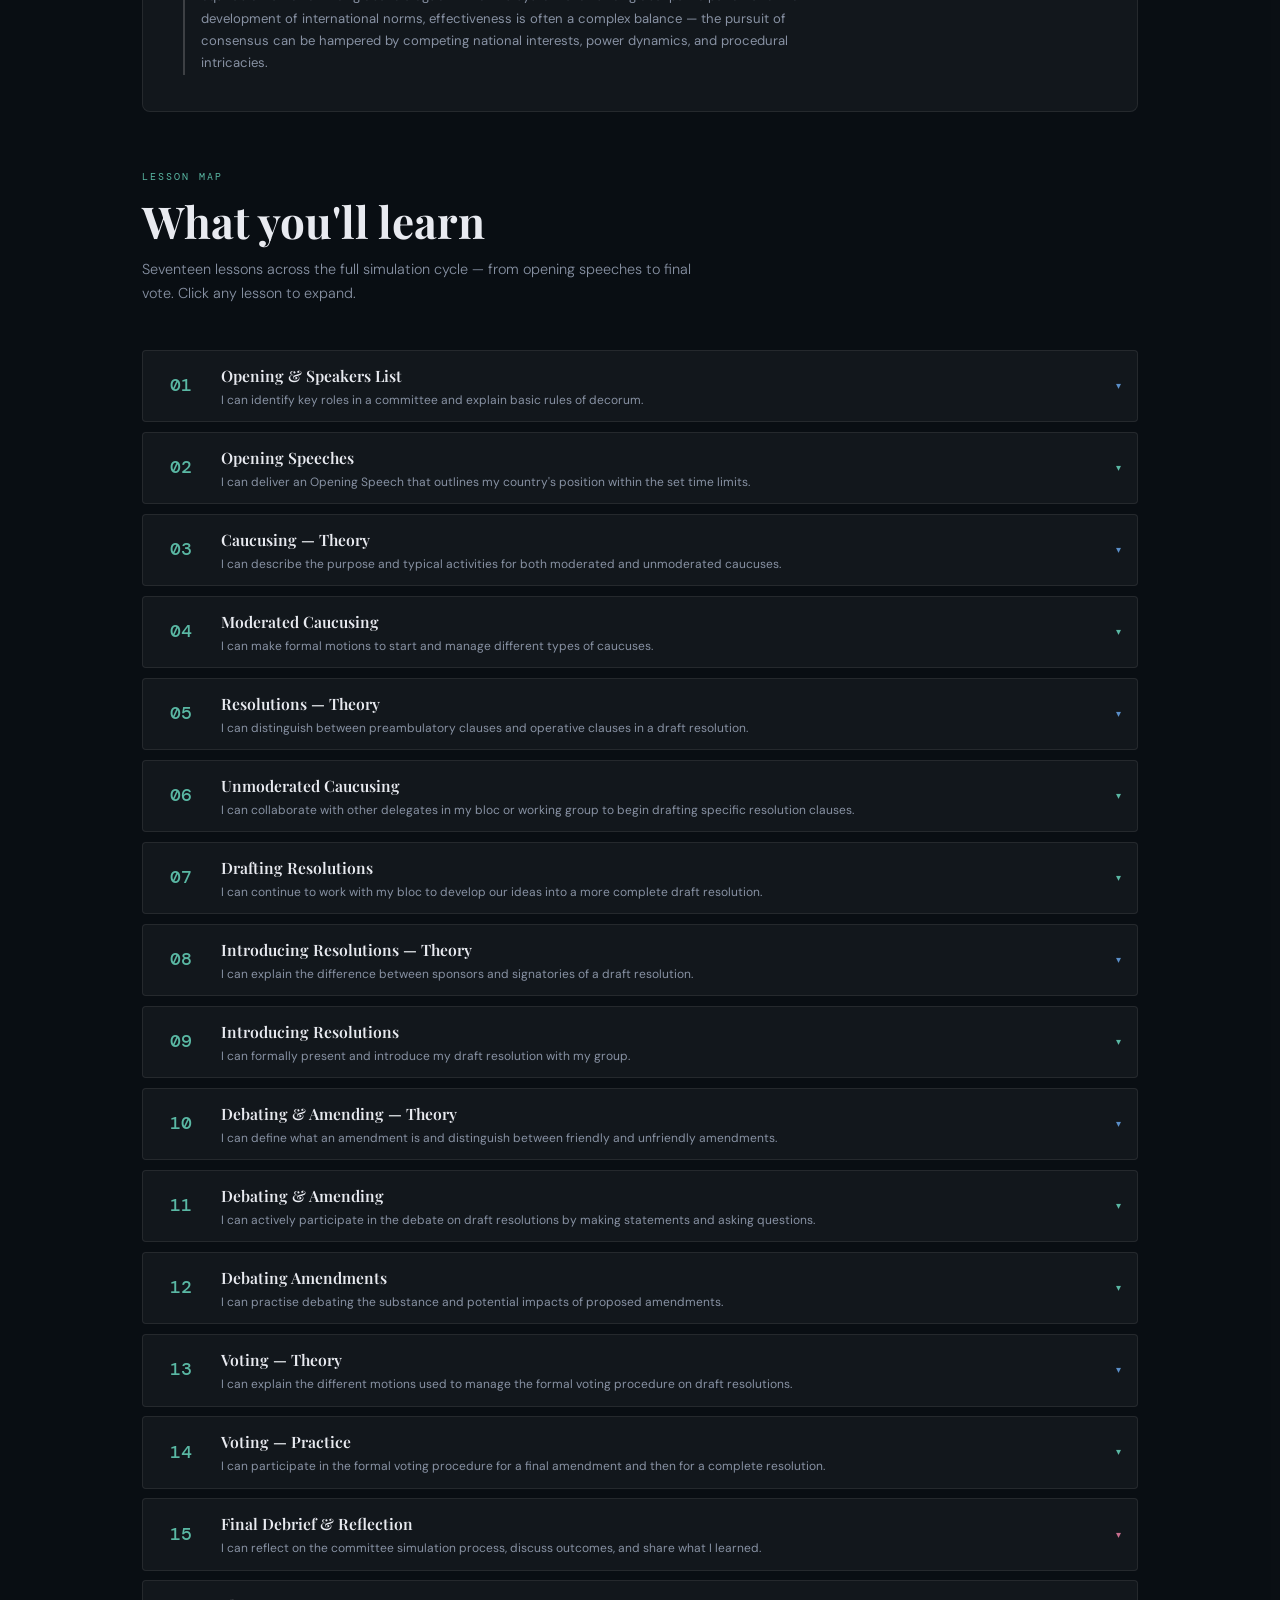
==== commit c1f46973: "Fix PDF download link to single document Updated the PDF download link to only include the position " ====
--- a/index.html
+++ b/index.html
@@ -691,7 +691,7 @@
       <p class="sec-intro">Three print-ready PDFs — one for each major deliverable. Use them offline, annotate them, or print them for committee day.</p>
     </div>
     <div class="pdf-grid reveal">
-      <a class="pdf-card" href="position-paper-template.pdf procedure-guide.pdf assessment-rubrics.pdf" download style="--pdf-accent:var(--u2)">
+      <a class="pdf-card" href="position-paper-template.pdf" download style="--pdf-accent:var(--u2)">
         <div class="pdf-card-tag">Unit 2 · Research to Policy</div>
         <div class="pdf-card-title">Position Paper Template</div>
         <div class="pdf-card-desc">All four sections with guidance prompts, example openings, self-check lists, and common mistake warnings. Print and annotate as you draft.</div>
